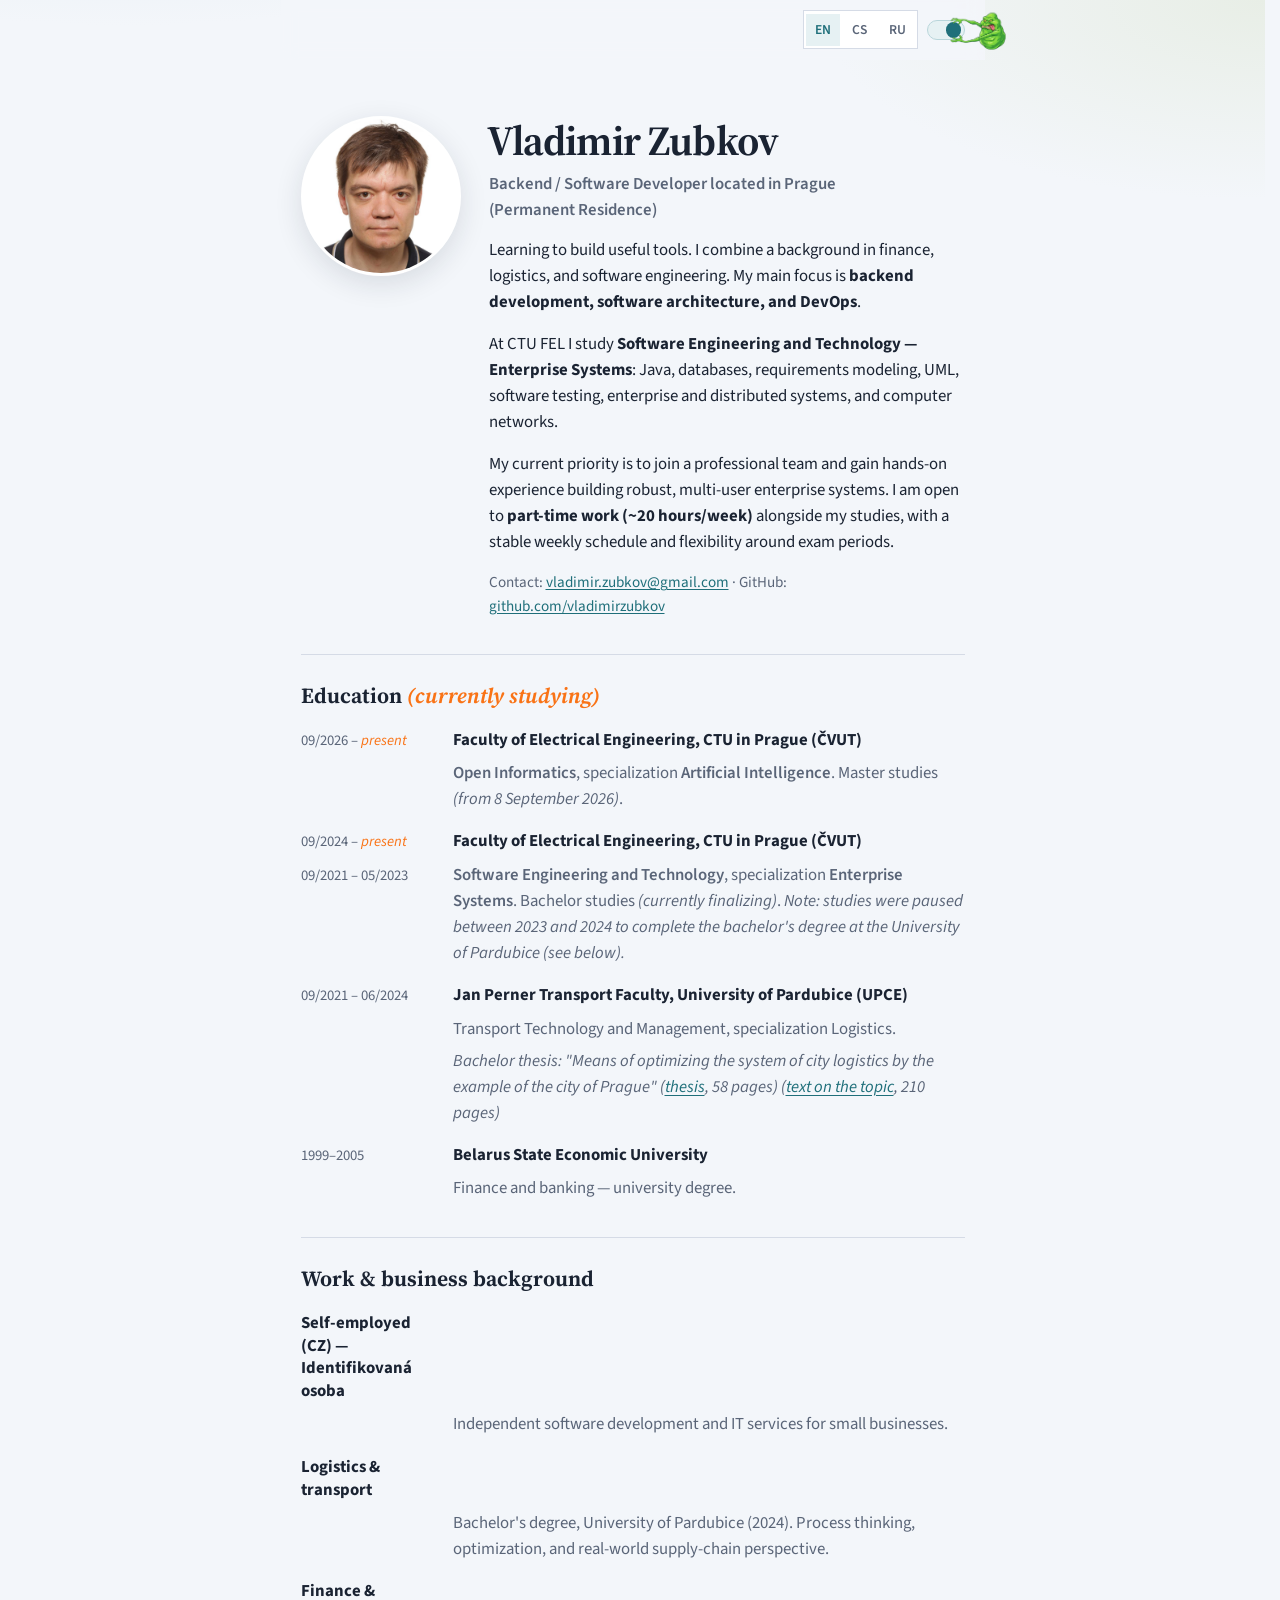
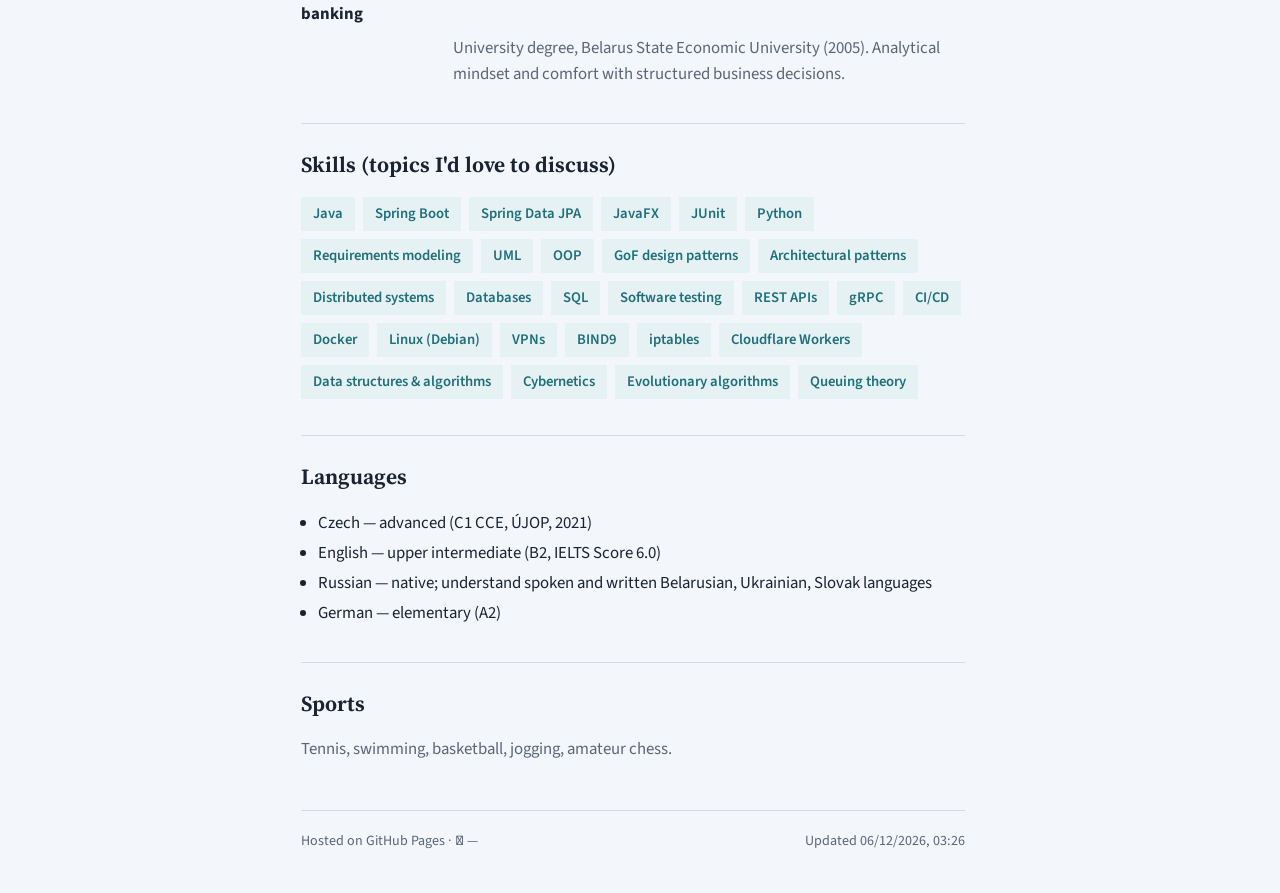
==== index.html @ 75966142 "Reposition CV as backend developer: bio, skills tags, work background." ====
<!DOCTYPE html>
<html lang="en">
<head>
  <meta charset="utf-8">
  <meta name="viewport" content="width=device-width, initial-scale=1">
  <title data-i18n="meta_title">Vladimir Zubkov, cv</title>
  <meta name="description" data-i18n="meta_desc" content="Personal page of Vladimir Zubkov — software engineering, Python, Java, Prague.">
  <link rel="icon" href="favicon.png" type="image/png">
  <link rel="apple-touch-icon" href="favicon.png">
  <link rel="preconnect" href="https://fonts.googleapis.com">
  <link rel="preconnect" href="https://fonts.gstatic.com" crossorigin>
  <link href="https://fonts.googleapis.com/css2?family=Source+Sans+3:wght@400;500;600;700&family=Source+Serif+4:opsz,wght@8..60,500;8..60,650&display=swap" rel="stylesheet">
  <link rel="stylesheet" href="styles.css">
</head>
<body>
  <div class="topbar is-sticky">
    <div class="topbar-identity" aria-hidden="true"></div>
    <div class="topbar-tools">
      <nav class="lang-switch" aria-label="Language">
        <button type="button" data-lang="en" aria-pressed="true">EN</button>
        <button type="button" data-lang="cs" aria-pressed="false">CS</button>
        <button type="button" data-lang="ru" aria-pressed="false">RU</button>
      </nav>
      <label class="sticky-toggle">
        <input type="checkbox" id="sticky-lang" checked>
        <span class="sticky-toggle-ui" aria-hidden="true"></span>
        <img src="slimer.png" class="slimer-img" alt="" aria-hidden="true">
        <span class="visually-hidden" data-i18n="sticky_label">Pin language bar while scrolling</span>
      </label>
    </div>
  </div>

  <div class="page-body">
  <header class="hero">
    <div class="hero-photo-anchor" aria-hidden="true"></div>
    <div class="hero-brand-anchor" aria-hidden="true"></div>
    <img class="photo" src="Src/foto.jpg" width="760" height="908" alt="Vladimir Zubkov">
    <p class="brand" data-brand data-brand-active="latin" aria-label="Vladimir Zubkov">
      <span class="brand-text brand-text--latin">Vladimir Zubkov</span>
      <span class="brand-text brand-text--cyrillic" aria-hidden="true">Владимир Зубков</span>
    </p>
    <div class="hero-copy">
      <div class="hero-text lang-fade-target">
      <h1><span data-i18n="tagline_lead">Backend / Software Developer located in Prague </span><span class="nowrap" data-i18n="tagline_paren">(Permanent Residence)</span></h1>
      <p class="lede" data-i18n="lede_1" data-i18n-html>
        Learning to build useful tools. I combine a background in finance, logistics, and software engineering. My main focus is <strong>backend development, software architecture, and DevOps</strong>.
      </p>
      <p class="lede" data-i18n="lede_2" data-i18n-html>
        At CTU FEL I study <strong>Software Engineering and Technology — Enterprise Systems</strong>: Java, databases, requirements modeling, UML, software testing, enterprise and distributed systems, and computer networks.
      </p>
      <p class="lede" data-i18n="lede_3" data-i18n-html>
        My current priority is to join a professional team and gain hands-on experience building robust, multi-user enterprise systems. I am open to <strong>part-time work (~20 hours/week)</strong> alongside my studies, with a stable weekly schedule and flexibility around exam periods.
      </p>
      <p class="contacts" data-i18n="contacts_line" data-i18n-html>
        Contact: <a href="mailto:vladimir.zubkov@gmail.com">vladimir.zubkov@gmail.com</a>
        · GitHub: <a href="https://github.com/vladimirzubkov">github.com/vladimirzubkov</a>
      </p>
      </div>
    </div>
  </header>

  <main class="lang-fade-target">
    <section>
      <h2 data-i18n="education" data-i18n-html>Education <em class="accent-running">(currently studying)</em></h2>
      <ul class="timeline">
        <li>
          <div class="timeline-head">
            <span class="when-primary" data-i18n="edu_cvut_master_when_primary" data-i18n-html>09/2026 – <em class="accent-running">present</em></span>
            <strong data-i18n="edu_cvut_master_school">Faculty of Electrical Engineering, CTU in Prague (ČVUT)</strong>
          </div>
          <div class="timeline-body">
            <div class="timeline-detail">
              <p data-i18n="edu_cvut_master_detail" data-i18n-html><span class="edu-program">Open Informatics</span>, specialization <span class="edu-program">Artificial Intelligence</span>. Master studies <em>(from 8 September 2026)</em>.</p>
            </div>
          </div>
        </li>
        <li>
          <div class="timeline-head">
            <span class="when-primary" data-i18n="edu_cvut_when_primary" data-i18n-html>09/2024 – <em class="accent-running">present</em></span>
            <strong data-i18n="edu_cvut_school">Faculty of Electrical Engineering, CTU in Prague (ČVUT)</strong>
          </div>
          <div class="timeline-body">
            <span class="when-secondary" data-i18n="edu_cvut_when_secondary">09/2021 – 05/2023</span>
            <div class="timeline-detail">
              <p data-i18n="edu_cvut_detail" data-i18n-html><span class="edu-program">Software Engineering and Technology</span>, specialization <span class="edu-program">Enterprise Systems</span>. Bachelor studies <em>(currently finalizing)</em>. <em>Note: studies were paused between 2023 and 2024 to complete the bachelor&apos;s degree at the University of Pardubice (see below).</em></p>
            </div>
          </div>
        </li>
        <li>
          <div class="timeline-head">
            <span class="when-primary" data-i18n="edu_upce_when">09/2021 – 06/2024</span>
            <strong data-i18n="edu_upce_school">Jan Perner Transport Faculty, University of Pardubice (UPCE)</strong>
          </div>
          <div class="timeline-body">
            <div class="timeline-detail">
              <p data-i18n="edu_upce_detail">Transport Technology and Management, specialization Logistics.</p>
              <p class="thesis-note" data-i18n="edu_upce_thesis" data-i18n-html>Bachelor thesis: &quot;Means of optimizing the system of city logistics by the example of the city of Prague&quot; (<a href="https://theses.cz/id/5otu4x/">thesis</a>, 58 pages) (<a href="https://github.com/vladimirzubkov/upce-bc/blob/main/Texty_na_t%C3%A9ma_m%C4%9Bstsk%C3%A9_logistiky.pdf">text on the topic</a>, 210 pages)</p>
            </div>
          </div>
        </li>
        <li>
          <div class="timeline-head">
            <span class="when-primary" data-i18n="edu_bseu_when">1999–2005</span>
            <strong data-i18n="edu_bseu_school">Belarus State Economic University</strong>
          </div>
          <div class="timeline-body">
            <div class="timeline-detail">
              <p data-i18n="edu_bseu_detail">Finance and banking — university degree.</p>
            </div>
          </div>
        </li>
      </ul>
    </section>

    <section>
      <h2 data-i18n="experience">Work &amp; business background</h2>
      <ul class="timeline">
        <li>
          <div class="timeline-head">
            <strong data-i18n="exp_osvc_title">Self-employed (CZ) — Identifikovaná osoba</strong>
          </div>
          <div class="timeline-body">
            <div class="timeline-detail">
              <p data-i18n="exp_osvc_detail">Independent software development and IT services for small businesses.</p>
            </div>
          </div>
        </li>
        <li>
          <div class="timeline-head">
            <strong data-i18n="exp_logistics_title">Logistics &amp; transport</strong>
          </div>
          <div class="timeline-body">
            <div class="timeline-detail">
              <p data-i18n="exp_logistics_detail" data-i18n-html>Bachelor&apos;s degree, University of Pardubice (2024). Process thinking, optimization, and real-world supply-chain perspective.</p>
            </div>
          </div>
        </li>
        <li>
          <div class="timeline-head">
            <strong data-i18n="exp_finance_title">Finance &amp; banking</strong>
          </div>
          <div class="timeline-body">
            <div class="timeline-detail">
              <p data-i18n="exp_finance_detail" data-i18n-html>University degree, Belarus State Economic University (2005). Analytical mindset and comfort with structured business decisions.</p>
            </div>
          </div>
        </li>
      </ul>
    </section>

    <section>
      <h2 data-i18n="skills">Skills (topics I&apos;d love to discuss)</h2>
      <ul class="chips" data-i18n="skills_chips" data-i18n-html>
        <li>Java</li>
        <li>Spring Boot</li>
        <li>Spring Data JPA</li>
        <li>JavaFX</li>
        <li>JUnit</li>
        <li>Python</li>
        <li>Requirements modeling</li>
        <li>UML</li>
        <li>OOP</li>
        <li>GoF design patterns</li>
        <li>Architectural patterns</li>
        <li>Distributed systems</li>
        <li>Databases</li>
        <li>SQL</li>
        <li>Software testing</li>
        <li>REST APIs</li>
        <li>gRPC</li>
        <li>CI/CD</li>
        <li>Docker</li>
        <li>Linux (Debian)</li>
        <li>VPNs</li>
        <li>BIND9</li>
        <li>iptables</li>
        <li>Cloudflare Workers</li>
        <li>Data structures &amp; algorithms</li>
        <li>Cybernetics</li>
        <li>Evolutionary algorithms</li>
        <li>Queuing theory</li>
      </ul>
    </section>

    <section>
      <h2 data-i18n="languages">Languages</h2>
      <ul class="plain">
        <li data-i18n="lang_cs">Czech — advanced (C1 CCE, ÚJOP, 2021)</li>
        <li data-i18n="lang_en">English — upper intermediate (B2, IELTS Score 6.0)</li>
        <li data-i18n="lang_ru">Russian — native; understand spoken and written Belarusian, Ukrainian, Slovak languages</li>
        <li data-i18n="lang_de">German — elementary (A2)</li>
      </ul>
    </section>

    <section class="is-hidden" hidden aria-hidden="true">
      <h2 data-i18n="work">Selected work</h2>
      <p>
        <a class="project-link" href="projects/econophysica.html"><strong data-i18n="work_name" data-i18n-html><s>Econophysica</s> Astrologia</strong></a>
        — <span data-i18n="work_bot">Telegram bot for MOEX quotes, portfolios, alerts and research signals. Built on Cloudflare Workers.</span>
        <a class="project-more" href="projects/econophysica.html" data-i18n="work_bot_link">Project page →</a>
      </p>
      <p>
        <span data-i18n="work_oss">Open-source and other projects:</span>
        <a href="https://github.com/vladimirzubkov">github.com/vladimirzubkov</a>
      </p>
    </section>

    <section>
      <h2 data-i18n="sports">Sports</h2>
      <p data-i18n="sports_body">Tennis, swimming, basketball, jogging, amateur chess.</p>
    </section>
  </main>
  </div>

  <footer class="lang-fade-target">
    <p class="footer-line">
      <span class="footer-left">
        <span data-i18n="hosted">Hosted on GitHub Pages ·</span>
        𓀠 <span id="visitor-count" class="visitor-count" aria-label="Visitor count">…</span>
      </span>
      <span class="footer-right"><span data-i18n="updated">Updated</span> <time id="updated" datetime=""></time></span>
    </p>
  </footer>
  <div class="print-page-number" aria-hidden="true"></div>
  <script src="i18n.js?v=20260905a"></script>
  <script>CVI18n.init();</script>
</body>
</html>
---- styles.css ----
@property --content-max {
  syntax: "<length>";
  inherits: true;
  initial-value: 44rem;
}

@property --lede-max {
  syntax: "<length>";
  inherits: true;
  initial-value: 36rem;
}

:root {
  --ink: #1a2332;
  --muted: #5a6578;
  --line: #d5dbe6;
  --bg: #f3f6fa;
  --paper: #ffffff;
  --accent: #1f6f7a;
  --accent-soft: #e6f1f3;
  --running: #f97316;
  --serif: "Source Serif 4", Georgia, serif;
  --sans: "Source Sans 3", "Segoe UI", sans-serif;
  --content-max: 44rem;
  --lede-max: 36rem;
  --lang-fade-out: 0.13s;
  --lang-fade-in: 0.25s;
  --lang-width: 0.25s;
  --brand-fx-duration: 0.5s;
  --topbar-fade-lamp: 249, 248, 245;
  --section-gap: 2.25rem;
  --print-a4-height: 276.65mm; /* A4 297mm − 14.4mm top − 6.35mm bottom (1.5rem) */
  --print-scale: 1;
  --print-u: 1;
}

html[lang="ru"] {
  --content-max: 50.6rem;
  --lede-max: 41.4rem;
}

*,
*::before,
*::after {
  box-sizing: border-box;
}

html {
  scroll-behavior: smooth;
  scrollbar-gutter: stable;
  transition:
    --content-max var(--lang-width) ease,
    --lede-max var(--lang-width) ease;
}

.lang-fade-target {
  transition: opacity var(--lang-fade-in) ease;
}

html.is-lang-fading .lang-fade-target {
  opacity: 0;
  transition: opacity var(--lang-fade-out) ease;
}

html.is-lang-switching {
  scroll-behavior: auto !important;
}

html.is-lang-instant,
html.is-lang-instant .page-body,
html.is-lang-instant .page-hero,
html.is-lang-instant .page-main,
html.is-lang-instant .lede {
  transition: none !important;
}

@media (prefers-reduced-motion: reduce) {
  html {
    transition: none;
  }

  .topbar,
  .hero,
  main,
  footer,
  .page-hero,
  .page-main,
  .lede {
    transition: none;
  }

  .lang-fade-target {
    transition: none !important;
  }

  .brand,
  .brand-text--latin,
  .brand-text--cyrillic {
    transition: none !important;
  }
}

body {
  margin: 0;
  min-height: 100vh;
  color: var(--ink);
  font-family: var(--sans);
  font-size: 1.05rem;
  line-height: 1.55;
  background:
    radial-gradient(1200px 500px at 10% -10%, #dce8ef 0%, transparent 55%),
    radial-gradient(900px 400px at 100% 0%, #e8eee6 0%, transparent 50%),
    var(--bg);
}

a {
  color: var(--accent);
  text-decoration-thickness: 1px;
  text-underline-offset: 0.15em;
}

a:hover {
  color: #15565e;
}

.topbar {
  width: 100%;
  max-width: var(--content-max);
  margin: 0 auto;
  padding: 0.65rem 1.25rem;
  display: flex;
  justify-content: space-between;
  align-items: center;
  gap: 1rem;
  box-sizing: border-box;
  transition: max-width var(--lang-width) ease;
}

.topbar-identity {
  flex: 1 1 auto;
  min-width: 0;
  min-height: 0;
  pointer-events: none;
}

.topbar.is-sticky {
  position: sticky;
  top: 0;
  z-index: 100;
  background: rgba(243, 246, 250, 0.92);
  backdrop-filter: blur(8px);
  -webkit-backdrop-filter: blur(8px);
}

.topbar.is-sticky::before {
  content: "";
  position: absolute;
  left: 0;
  right: 0;
  top: 100%;
  height: 1cm;
  pointer-events: none;
  background: linear-gradient(
    to bottom,
    rgba(var(--topbar-fade-lamp), 0.95) 0%,
    rgba(var(--topbar-fade-lamp), 0) 100%
  );
  opacity: var(--topbar-fade-opacity, 0);
}

.topbar.is-sticky::after {
  content: "";
  position: absolute;
  left: 0;
  right: 0;
  bottom: 0;
  height: 1px;
  background: var(--line);
  opacity: 0;
  pointer-events: none;
}

.topbar.is-sticky.is-stuck::after {
  opacity: 1;
}

.topbar-tools {
  display: inline-flex;
  align-items: center;
  gap: 0.55rem;
  margin-left: auto;
  flex-shrink: 0;
}

.sticky-toggle {
  display: inline-flex;
  align-items: center;
  cursor: pointer;
  position: relative;
}

.sticky-toggle input {
  position: absolute;
  width: 1px;
  height: 1px;
  padding: 0;
  margin: -1px;
  overflow: hidden;
  clip: rect(0, 0, 0, 0);
  white-space: nowrap;
  border: 0;
}

.sticky-toggle-ui {
  position: relative;
  width: 2.35rem;
  height: 1.3rem;
  border: 1px solid var(--line);
  border-radius: 999px;
  background: var(--paper);
  transition: background 0.15s ease, border-color 0.15s ease;
}

.sticky-toggle-ui::after {
  content: "";
  position: absolute;
  top: 0.12rem;
  left: 0.12rem;
  width: 0.95rem;
  height: 0.95rem;
  border-radius: 50%;
  background: var(--muted);
  transition: transform 0.15s ease, background 0.15s ease;
}

.sticky-toggle input:checked + .sticky-toggle-ui {
  background: var(--accent-soft);
  border-color: #b8d5da;
}

.sticky-toggle input:checked + .sticky-toggle-ui::after {
  transform: translateX(1rem);
  background: var(--accent);
}

.sticky-toggle input:focus-visible + .sticky-toggle-ui {
  outline: 2px solid var(--accent);
  outline-offset: 2px;
}

.slimer-img {
  position: absolute;
  left: 100%;
  top: 50%;
  transform: translateY(calc(-50% + 1px)) translateX(-8px);
  height: 2.3rem;
  pointer-events: none;
  transition: transform 0.15s ease, opacity 0.15s ease;
  z-index: 10;
  opacity: 0;
}

.sticky-toggle input:checked ~ .slimer-img {
  opacity: 1;
  transform: translateY(calc(-50% + 1px)) translateX(calc(-0.4rem - 8px));
}

.visually-hidden {
  position: absolute;
  width: 1px;
  height: 1px;
  padding: 0;
  margin: -1px;
  overflow: hidden;
  clip: rect(0, 0, 0, 0);
  white-space: nowrap;
  border: 0;
}

.topbar .back-link {
  margin-right: auto;
  font-size: 0.95rem;
}

.lang-switch {
  display: inline-flex;
  gap: 0.25rem;
  border: 1px solid var(--line);
  background: var(--paper);
  padding: 0.15rem;
  flex-shrink: 0;
}

.lang-switch button {
  appearance: none;
  border: 0;
  background: transparent;
  color: var(--muted);
  font: inherit;
  font-size: 0.85rem;
  font-weight: 600;
  padding: 0.35rem 0.55rem;
  cursor: pointer;
  flex-shrink: 0;
}

.lang-switch button.is-active {
  background: var(--accent-soft);
  color: var(--accent);
}

.lang-switch button:hover {
  color: var(--ink);
}

.page-hero,
.page-main {
  max-width: var(--content-max);
  margin: 0 auto;
  padding: 0 1.25rem;
  transition: max-width var(--lang-width) ease;
}

.page-hero {
  padding-top: 1.5rem;
  padding-bottom: 1rem;
}

.page-hero .eyebrow {
  margin: 0 0 0.35rem;
  color: var(--accent);
  font-size: 0.9rem;
  font-weight: 700;
  letter-spacing: 0.04em;
  text-transform: uppercase;
}

.page-hero h1 {
  margin: 0 0 0.85rem;
  font-family: var(--serif);
  font-size: clamp(1.6rem, 4vw, 2.1rem);
  font-weight: 650;
  line-height: 1.15;
}

.page-main {
  padding-bottom: 3rem;
}

.project-link {
  font-weight: 700;
}

.project-more {
  display: inline-block;
  margin-left: 0.35rem;
  white-space: nowrap;
}

.hero {
  display: grid;
  grid-template-columns: 160px 1fr;
  column-gap: 1.75rem;
  row-gap: 0;
  align-items: start;
  width: 100%;
  margin: 0;
  padding: 3.5rem 1.25rem 0;
}

.hero-photo-anchor {
  grid-column: 1;
  grid-row: 1 / 3;
  width: 160px;
  height: 160px;
  pointer-events: none;
  visibility: hidden;
}

.hero-brand-anchor {
  grid-column: 2;
  grid-row: 1;
  pointer-events: none;
  visibility: hidden;
}

.photo {
  grid-column: 1;
  grid-row: 1 / 3;
  align-self: start;
  width: 160px;
  height: 160px;
  flex-shrink: 0;
  object-fit: cover;
  object-position: center top;
  border-radius: 50%;
  border: 3px solid var(--paper);
  box-shadow: 0 8px 28px rgba(26, 35, 50, 0.12);
  background: var(--paper);
  transform-origin: top left;
}

html.is-hero-collapse-active .photo,
html.is-hero-collapse-active .brand {
  z-index: 101;
}

.page-body {
  max-width: var(--content-max);
  margin: 0 auto;
  transition: max-width var(--lang-width) ease;
}

.brand {
  grid-column: 2;
  grid-row: 1;
  align-self: start;
  display: grid;
  position: relative;
  overflow: hidden;
  margin: 0 0 0.35rem -2px;
  padding: 0.12rem 0;
  font-family: var(--serif);
  font-size: clamp(2rem, 5vw, 2.6rem);
  font-weight: 650;
  letter-spacing: -0.02em;
  line-height: 1.1;
}

.hero-copy {
  grid-column: 2;
  grid-row: 2;
  flex: none;
  min-width: 0;
}

.nowrap {
  white-space: nowrap;
}

.brand-text {
  grid-area: 1 / 1;
  display: block;
  margin: 0;
  white-space: nowrap;
  font: inherit;
  letter-spacing: inherit;
  line-height: inherit;
  transition: opacity var(--brand-fx-duration) ease;
}

.brand-text--latin,
.brand-text--cyrillic {
  opacity: 0;
}

.brand[data-brand-active="latin"] .brand-text--latin,
.brand[data-brand-active="cyrillic"] .brand-text--cyrillic {
  opacity: 1;
}

.brand--no-transition .brand-text--latin,
.brand--no-transition .brand-text--cyrillic {
  transition: none !important;
}

.hero h1 {
  margin: 0 0 0.85rem;
  color: var(--muted);
  font-family: var(--sans);
  font-size: 1.05rem;
  font-weight: 600;
}

.lede {
  margin: 0 0 1rem;
  max-width: var(--lede-max);
  transition: max-width var(--lang-width) ease;
}

.contacts {
  margin: 0;
  color: var(--muted);
  font-size: 0.95rem;
}

.timeline-head strong {
  margin: 0;
  line-height: 1.35;
}

.contacts + .contacts {
  margin-top: 0.35rem;
}

.thesis-note {
  font-style: italic;
}

.accent-running {
  color: var(--running);
  font-style: italic;
}

.timeline li {
  display: block;
}

.timeline-head,
.timeline-body {
  display: grid;
  grid-template-columns: 8.5rem 1fr;
  gap: 0.75rem 1rem;
  align-items: baseline;
}

.timeline-body {
  margin-top: 0.2rem;
  gap: 0.25rem 1rem;
}

.when-primary,
.when-secondary {
  color: var(--muted);
  font-size: 0.92rem;
  font-variant-numeric: tabular-nums;
  line-height: 1.35;
}

.timeline-detail {
  grid-column: 2;
}

.edu-program {
  font-weight: 600;
}

.timeline-body > .timeline-detail:only-child {
  grid-column: 2;
}

main {
  max-width: none;
  margin: 0;
  padding: 0 1.25rem 3rem;
}

section {
  margin-top: var(--section-gap);
  padding-top: 1.5rem;
  border-top: 1px solid var(--line);
}

h2 {
  margin: 0 0 1rem;
  font-family: var(--serif);
  font-size: 1.35rem;
  font-weight: 650;
}

.timeline {
  list-style: none;
  margin: 0;
  padding: 0;
  display: grid;
  gap: 1.15rem;
}

.timeline p,
.plain + .note,
section > p {
  margin: 0.35rem 0 0;
  color: var(--muted);
}

.chips {
  list-style: none;
  margin: 0;
  padding: 0;
  display: flex;
  flex-wrap: wrap;
  gap: 0.5rem;
}

.chips li {
  padding: 0.35rem 0.75rem;
  background: var(--accent-soft);
  color: var(--accent);
  font-size: 0.92rem;
  font-weight: 600;
}

.plain {
  margin: 0;
  padding-left: 1.1rem;
}

.plain li {
  margin: 0.25rem 0;
}

.note {
  margin-top: 0.75rem;
  color: var(--muted);
  font-size: 0.95rem;
}

.is-hidden {
  display: none !important;
}

.visitor-count {
  font-variant-numeric: tabular-nums;
}

footer {
  max-width: var(--content-max);
  margin: 0 auto;
  padding: 0 1.25rem 2.5rem;
  color: var(--muted);
  font-size: 0.88rem;
  transition: max-width var(--lang-width) ease;
}

.footer-line {
  margin: 0;
  padding-top: 1.25rem;
  border-top: 1px solid var(--line);
  display: flex;
  justify-content: space-between;
  align-items: baseline;
  gap: 1rem;
  flex-wrap: wrap;
}

.footer-right {
  margin-left: auto;
  text-align: right;
  white-space: nowrap;
}

@media (max-width: 640px) {
  .hero {
    display: flex;
    flex-direction: column;
    align-items: center;
    text-align: center;
    padding-top: 2.5rem;
  }

  .photo,
  .brand,
  .hero-copy {
    grid-column: auto;
    grid-row: auto;
  }

  .hero-photo-anchor,
  .hero-brand-anchor {
    display: none !important;
  }

  .lede {
    margin-left: auto;
    margin-right: auto;
  }

  .timeline li {
    grid-template-columns: 1fr;
    gap: 0.2rem;
  }

  .timeline-head,
  .timeline-body {
    grid-template-columns: 1fr;
    gap: 0.2rem;
  }

  .timeline-detail {
    grid-column: 1;
  }
}

.print-page-number {
  display: none;
}

/* Screen-only clone of print layout for accurate height measurement before zoom */
@media screen {
  html.is-print-measure {
    --print-u: var(--print-scale, 1);
    width: 181.2mm;
    margin: 0;
    background: #fff;
  }

  html.is-print-measure body {
    display: block !important;
    width: 100% !important;
    min-height: 0 !important;
    margin: 0 !important;
    padding: 0 !important;
    background: #fff !important;
    color: #000 !important;
    font-size: calc(14pt * var(--print-u)) !important;
    line-height: 1.35 !important;
  }

  html.is-print-measure .topbar,
  html.is-print-measure .footer-left {
    display: none !important;
  }

  html.is-print-measure .page-body,
  html.is-print-measure .hero,
  html.is-print-measure main,
  html.is-print-measure footer {
    max-width: none !important;
    width: 100% !important;
    margin: 0 !important;
    transition: none !important;
  }

  html.is-print-measure .hero {
    display: grid !important;
    grid-template-columns: calc(32mm * var(--print-u)) 1fr !important;
    column-gap: calc(3.6mm * var(--print-u)) !important;
    row-gap: 0 !important;
    align-items: start !important;
    padding: 0 0 calc(3.6mm * var(--print-u)) !important;
    text-align: left !important;
  }

  html.is-print-measure .photo {
    grid-column: 1 !important;
    grid-row: 1 / 3 !important;
    width: calc(32mm * var(--print-u)) !important;
    max-height: calc(36mm * var(--print-u)) !important;
    height: auto !important;
    border-radius: 0 !important;
    border: 0.3pt solid #999 !important;
    box-shadow: none !important;
    object-fit: cover !important;
    object-position: center top !important;
  }

  html.is-print-measure .brand {
    grid-column: 2 !important;
    grid-row: 1 !important;
    font-size: calc(20pt * var(--print-u)) !important;
    margin: 0 0 calc(1.2mm * var(--print-u)) !important;
  }

  html.is-print-measure .hero-copy {
    grid-column: 2 !important;
    grid-row: 2 !important;
  }

  html.is-print-measure .hero h1 {
    margin: 0 0 calc(2.4mm * var(--print-u)) !important;
    font-size: calc(14pt * var(--print-u)) !important;
    color: #333 !important;
  }

  html.is-print-measure .lede {
    margin: 0 0 calc(2.4mm * var(--print-u)) !important;
    max-width: none !important;
  }

  html.is-print-measure .contacts {
    font-size: calc(12pt * var(--print-u)) !important;
    color: #333 !important;
  }

  html.is-print-measure main {
    padding: 0 !important;
  }

  html.is-print-measure section {
    margin-top: calc(3.6mm * var(--print-u)) !important;
    padding-top: calc(3mm * var(--print-u)) !important;
    border-top: none !important;
  }

  html.is-print-measure h2 {
    margin: 0 0 calc(1.8mm * var(--print-u)) !important;
    font-size: calc(15pt * var(--print-u)) !important;
  }

  html.is-print-measure .timeline {
    gap: calc(2.4mm * var(--print-u)) !important;
  }

  html.is-print-measure .timeline-head,
  html.is-print-measure .timeline-body {
    display: grid !important;
    grid-template-columns: calc(32mm * var(--print-u)) 1fr !important;
    column-gap: calc(3.6mm * var(--print-u)) !important;
    align-items: baseline !important;
  }

  html.is-print-measure .timeline-body {
    margin-top: calc(0.6mm * var(--print-u)) !important;
    row-gap: 0 !important;
  }

  html.is-print-measure .when-primary,
  html.is-print-measure .when-secondary {
    font-size: calc(10pt * var(--print-u)) !important;
    color: #444 !important;
    line-height: 1.25 !important;
  }

  html.is-print-measure .timeline p,
  html.is-print-measure section > p,
  html.is-print-measure .plain li {
    margin: calc(0.6mm * var(--print-u)) 0 0 !important;
    color: #333 !important;
  }

  html.is-print-measure .chips {
    gap: calc(1.8mm * var(--print-u)) !important;
  }

  html.is-print-measure .chips li {
    padding: calc(0.7mm * var(--print-u)) calc(2.4mm * var(--print-u)) !important;
    font-size: calc(12pt * var(--print-u)) !important;
  }

  html.is-print-measure .plain {
    padding-left: calc(4.8mm * var(--print-u)) !important;
  }

  html.is-print-measure footer {
    margin-top: calc(2.4mm * var(--print-u)) !important;
    padding: 0 !important;
    font-size: calc(10pt * var(--print-u)) !important;
  }

  html.is-print-measure .footer-line {
    margin: 0 !important;
    padding-top: calc(3mm * var(--print-u)) !important;
    border-top: none !important;
  }
}

/* One A4 sheet — beforeprint JS may lower --print-scale to fit content */
@page {
  size: A4 portrait;
  margin: 14.4mm 14.4mm 6.35mm 14.4mm; /* bottom ≈ 1.5rem */
}

@media print {
  .lang-fade-target {
    opacity: 1 !important;
    transition: none !important;
  }

  .brand {
    overflow: visible !important;
  }

  * {
    box-shadow: none !important;
    text-shadow: none !important;
  }

  html {
    width: auto !important;
    min-height: 0 !important;
    margin: 0 !important;
    padding: 0 !important;
    background: #fff !important;
    color: #000 !important;
    --print-u: var(--print-scale, 1);
    font-size: calc(14pt * var(--print-u)) !important;
    line-height: 1.35 !important;
    transition: none !important;
    -webkit-print-color-adjust: exact;
    print-color-adjust: exact;
  }

  body {
    display: flex !important;
    flex-direction: column !important;
    width: auto !important;
    min-height: calc(var(--print-a4-height) - 4mm) !important;
    margin: 0 !important;
    padding: 0 !important;
    background: #fff !important;
    color: #000 !important;
    font-size: 1em !important;
    line-height: 1.35 !important;
    -webkit-print-color-adjust: exact;
    print-color-adjust: exact;
  }

  a {
    color: #000 !important;
    text-decoration: none !important;
  }

  .topbar,
  .lang-switch,
  .project-more,
  .footer-left {
    display: none !important;
  }

  .hero-photo-anchor,
  .hero-brand-anchor {
    display: none !important;
    height: 0 !important;
    min-height: 0 !important;
  }

  .hero-text {
    transform: none !important;
    margin-left: 0 !important;
  }

  .photo,
  .brand {
    position: static !important;
    width: auto !important;
    height: auto !important;
    font-size: inherit !important;
    margin: 0 !important;
    padding: 0 !important;
    box-shadow: none !important;
    transform: none !important;
  }

  html.is-hero-collapse-active .photo,
  html.is-hero-collapse-active .brand {
    z-index: auto !important;
  }

  .hero {
    display: grid !important;
    grid-template-columns: calc(32mm * var(--print-u)) 1fr !important;
    column-gap: calc(3.6mm * var(--print-u)) !important;
    row-gap: 0 !important;
    align-items: start !important;
    padding: 0 0 calc(3.6mm * var(--print-u)) !important;
    text-align: left !important;
  }

  .photo {
    grid-column: 1 !important;
    grid-row: 1 / 3 !important;
    width: calc(32mm * var(--print-u)) !important;
    max-height: calc(36mm * var(--print-u)) !important;
    height: auto !important;
    border-radius: 0 !important;
    border: 0.3pt solid #999 !important;
    object-fit: cover !important;
    object-position: center top !important;
  }

  .brand {
    grid-column: 2 !important;
    grid-row: 1 !important;
    font-size: calc(20pt * var(--print-u)) !important;
    margin: 0 0 calc(1.2mm * var(--print-u)) !important;
  }

  .hero-copy {
    grid-column: 2 !important;
    grid-row: 2 !important;
  }

  .hero,
  main,
  footer,
  .page-body,
  .page-hero,
  .page-main {
    max-width: none !important;
    width: 100% !important;
    margin: 0 !important;
    transition: none !important;
  }

  .hero-copy,
  .hero-text {
    min-width: 0 !important;
  }

  .hero h1 {
    margin: 0 0 calc(2.4mm * var(--print-u)) !important;
    font-size: calc(14pt * var(--print-u)) !important;
    color: #333 !important;
  }

  .lede {
    margin: 0 0 calc(2.4mm * var(--print-u)) !important;
    max-width: none !important;
  }

  .contacts {
    font-size: calc(12pt * var(--print-u)) !important;
    color: #333 !important;
  }

  main {
    padding: 0 !important;
  }

  section {
    margin-top: calc(3.6mm * var(--print-u)) !important;
    padding-top: calc(3mm * var(--print-u)) !important;
    border-top: none !important;
  }

  h2 {
    margin: 0 0 calc(1.8mm * var(--print-u)) !important;
    font-size: calc(15pt * var(--print-u)) !important;
  }

  .timeline {
    gap: calc(2.4mm * var(--print-u)) !important;
  }

  .timeline li {
    display: block !important;
  }

  .timeline-head,
  .timeline-body {
    display: grid !important;
    grid-template-columns: calc(32mm * var(--print-u)) 1fr !important;
    column-gap: calc(3.6mm * var(--print-u)) !important;
    align-items: baseline !important;
  }

  .timeline-body {
    margin-top: calc(0.6mm * var(--print-u)) !important;
    row-gap: 0 !important;
  }

  .when-primary,
  .when-secondary {
    font-size: calc(10pt * var(--print-u)) !important;
    color: #444 !important;
    line-height: 1.25 !important;
  }

  .accent-running {
    color: var(--running) !important;
    font-style: italic !important;
  }

  .timeline-detail {
    grid-column: 2 !important;
  }

  .timeline p,
  .plain + .note,
  section > p {
    margin: calc(0.6mm * var(--print-u)) 0 0 !important;
    color: #333 !important;
  }

  .chips {
    gap: calc(1.8mm * var(--print-u)) !important;
  }

  .chips li {
    padding: calc(0.7mm * var(--print-u)) calc(2.4mm * var(--print-u)) !important;
    font-size: calc(12pt * var(--print-u)) !important;
    background: #eee !important;
    color: #000 !important;
    border: 0.3pt solid #ccc !important;
  }

  .plain {
    padding-left: calc(4.8mm * var(--print-u)) !important;
  }

  .plain li {
    margin: calc(0.36mm * var(--print-u)) 0 !important;
  }

  .note {
    margin-top: calc(1.8mm * var(--print-u)) !important;
    font-size: calc(12pt * var(--print-u)) !important;
    color: #333 !important;
  }

  footer {
    margin-top: auto !important;
    padding: 0 !important;
    font-size: calc(10pt * var(--print-u)) !important;
    color: #555 !important;
  }

  .footer-line {
    display: flex !important;
    justify-content: space-between !important;
    align-items: baseline !important;
    gap: calc(3mm * var(--print-u)) !important;
    flex-wrap: nowrap !important;
    margin: 0 !important;
    padding-top: calc(3mm * var(--print-u)) !important;
    border-top: none !important;
  }

  .footer-right {
    margin-left: auto !important;
    text-align: right !important;
    white-space: nowrap !important;
  }

  /* Footer pinned to bottom of the LAST sheet across multiple pages */
  html.print-multi-page body {
    min-height: calc(var(--print-page-total, 1) * var(--print-a4-height) - 4mm) !important;
  }

  html.print-multi-page .print-page-number {
    display: block !important;
    position: fixed;
    bottom: 0;
    left: 0;
    right: 0;
    text-align: center;
    font-size: calc(10pt * var(--print-u));
    color: #555 !important;
    pointer-events: none;
    z-index: 9999;
    /* current page via counter(page); total injected by JS as an integer */
    counter-reset: print-pages var(--print-page-total, 1);
  }

  html.print-multi-page .print-page-number::after {
    content: counter(page) " / " counter(print-pages);
  }
}
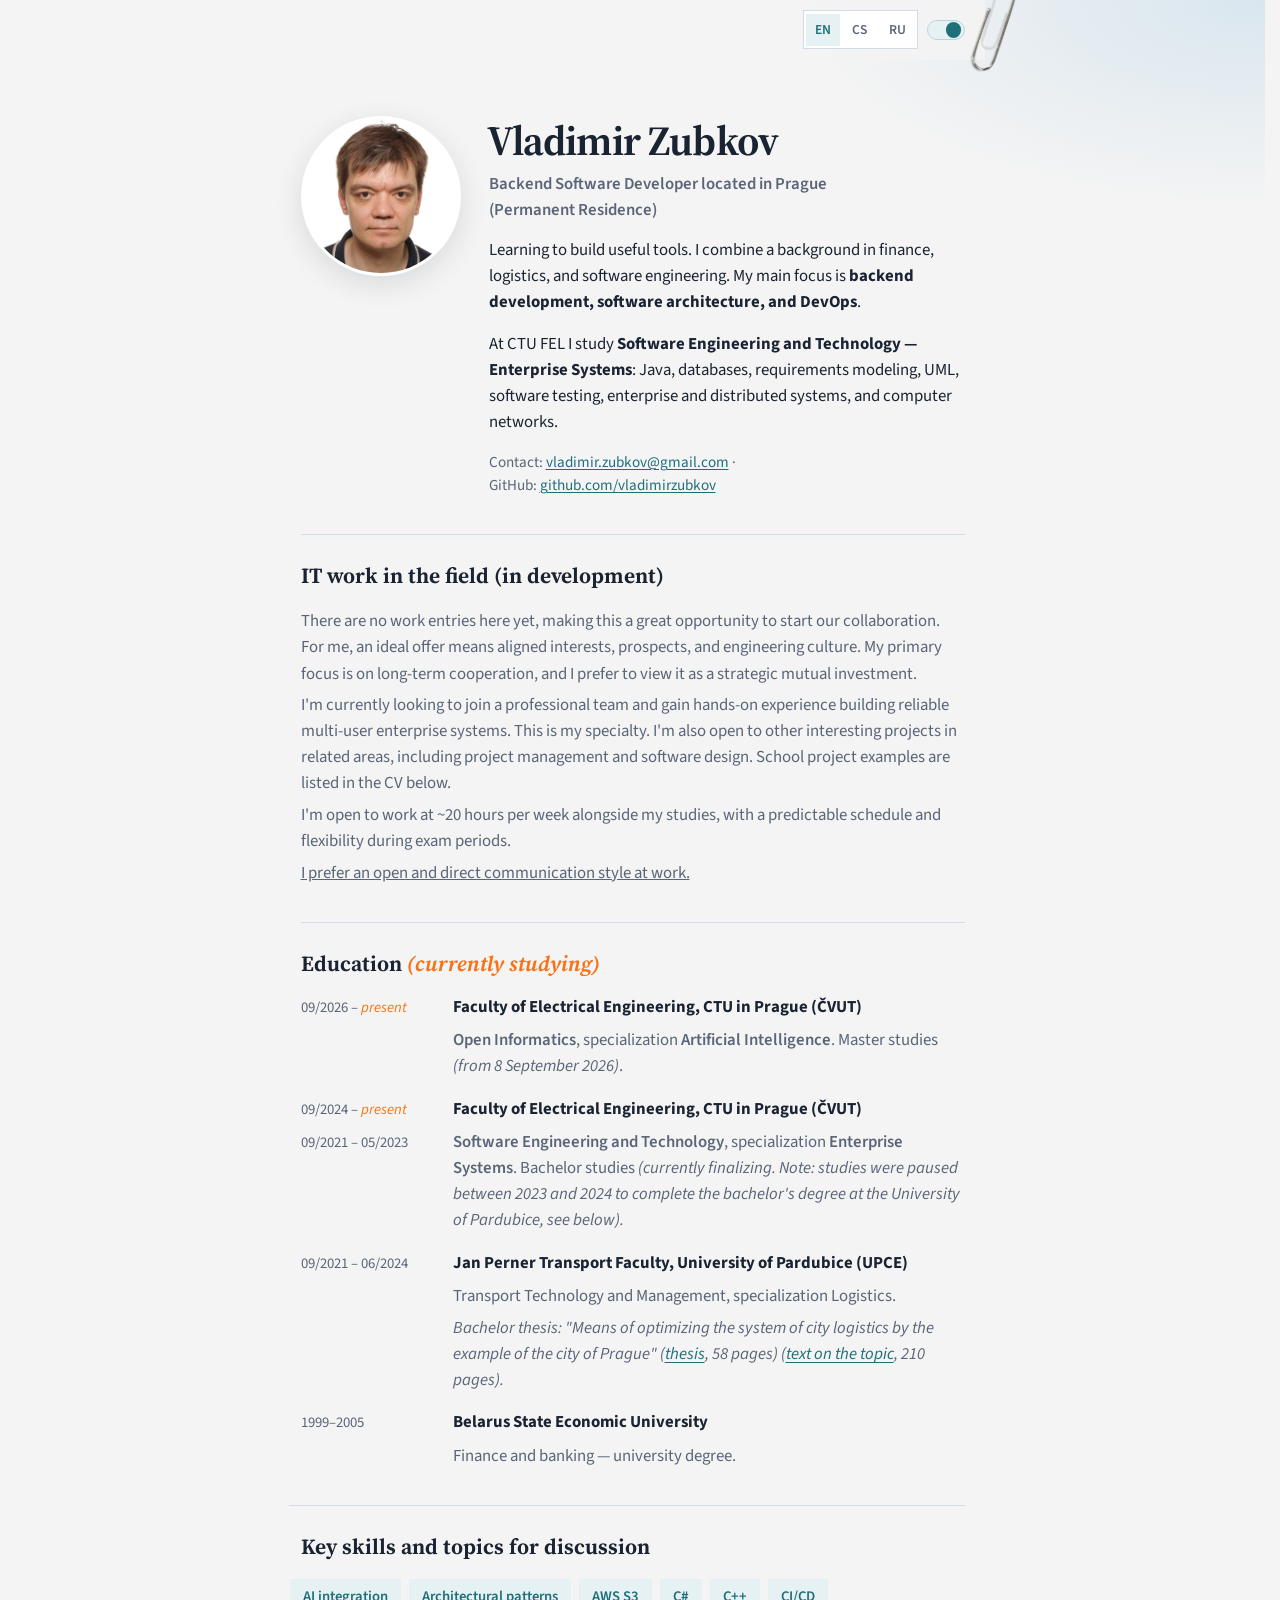
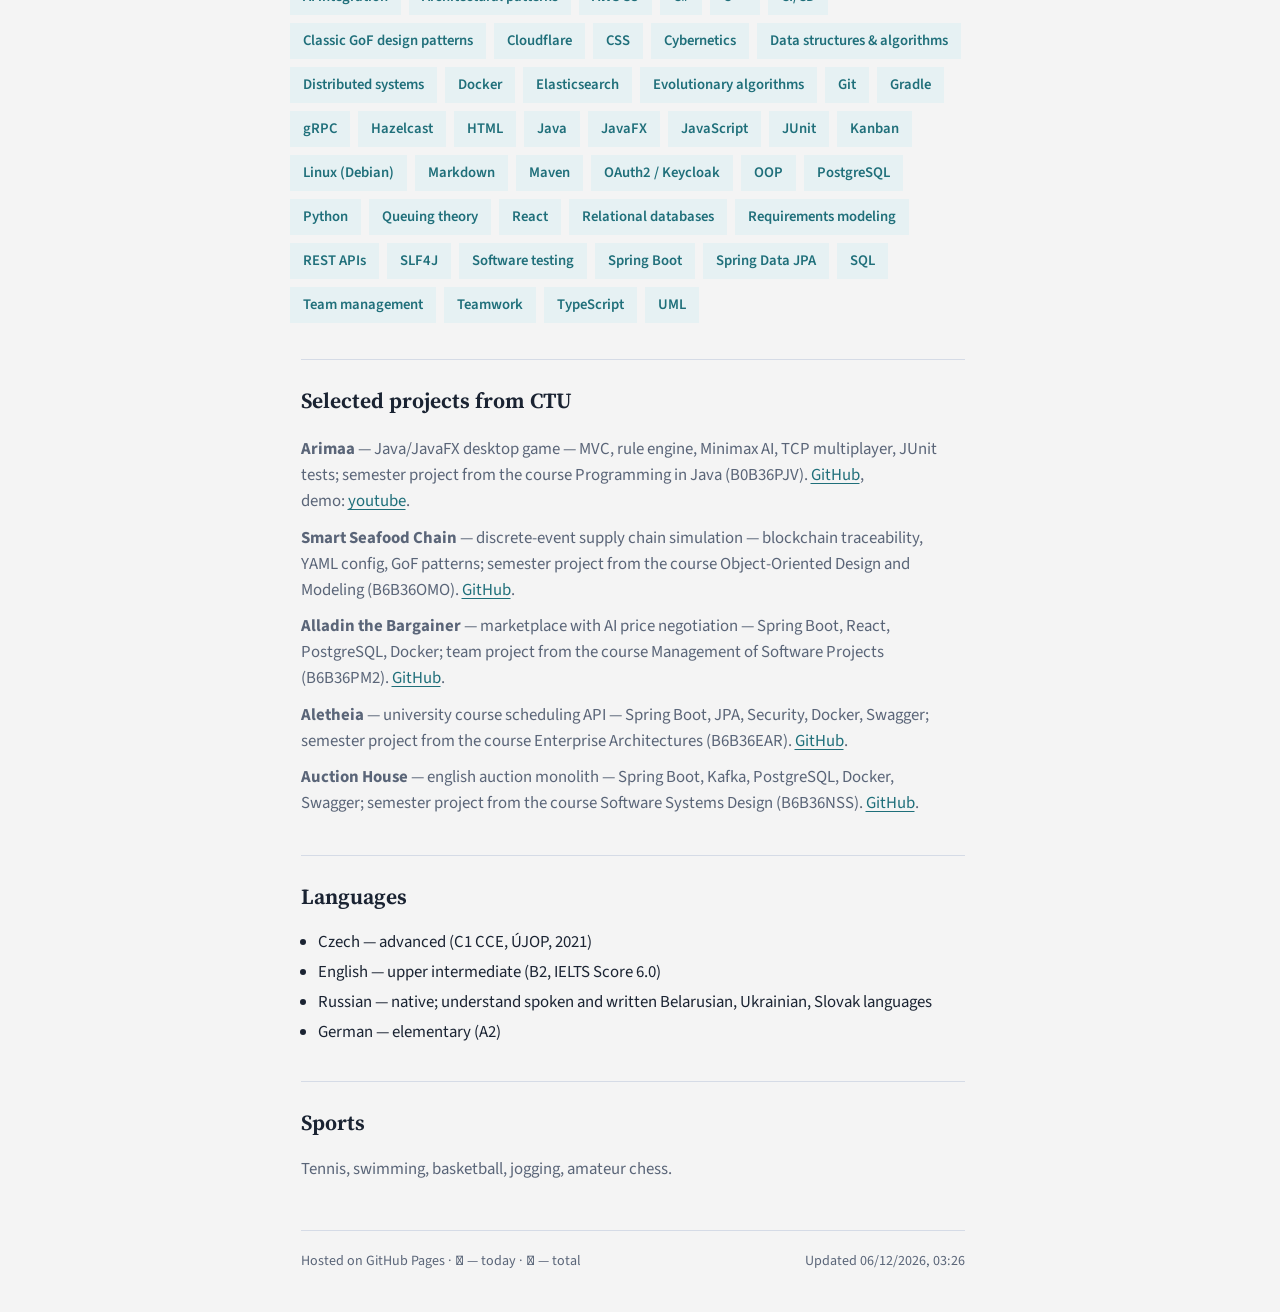
==== commit c08bdfd8: "deploy: vladimirzubkov/cv@1d1ab806e0f5bcb33fe44063d791c241f82096b5" ====
--- a/index.html
+++ b/index.html
@@ -4,13 +4,13 @@
   <meta charset="utf-8">
   <meta name="viewport" content="width=device-width, initial-scale=1">
   <title data-i18n="meta_title">Vladimir Zubkov, cv</title>
-  <meta name="description" data-i18n="meta_desc" content="Personal page of Vladimir Zubkov — software engineering, Python, Java, Prague.">
+  <meta name="description" data-i18n="meta_desc" content="Professional cv of Vladimir Zubkov – Software Engineering, Java, Python, and more. CTU, Prague.">
   <link rel="icon" href="favicon.png" type="image/png">
   <link rel="apple-touch-icon" href="favicon.png">
   <link rel="preconnect" href="https://fonts.googleapis.com">
   <link rel="preconnect" href="https://fonts.gstatic.com" crossorigin>
   <link href="https://fonts.googleapis.com/css2?family=Source+Sans+3:wght@400;500;600;700&family=Source+Serif+4:opsz,wght@8..60,500;8..60,650&display=swap" rel="stylesheet">
-  <link rel="stylesheet" href="styles.css">
+  <link rel="stylesheet" href="styles.css?v=20260912n">
 </head>
 <body>
   <div class="topbar is-sticky">
@@ -24,7 +24,7 @@
       <label class="sticky-toggle">
         <input type="checkbox" id="sticky-lang" checked>
         <span class="sticky-toggle-ui" aria-hidden="true"></span>
-        <img src="slimer.png" class="slimer-img" alt="" aria-hidden="true">
+        <img src="clip.png?v=3" class="clip-img" alt="" aria-hidden="true">
         <span class="visually-hidden" data-i18n="sticky_label">Pin language bar while scrolling</span>
       </label>
     </div>
@@ -41,25 +41,37 @@
     </p>
     <div class="hero-copy">
       <div class="hero-text lang-fade-target">
-      <h1><span data-i18n="tagline_lead">Backend / Software Developer located in Prague </span><span class="nowrap" data-i18n="tagline_paren">(Permanent Residence)</span></h1>
+      <h1><span data-i18n="tagline_lead">Backend Software Developer located in Prague </span><span class="nowrap" data-i18n="tagline_paren">(Permanent Residence)</span></h1>
       <p class="lede" data-i18n="lede_1" data-i18n-html>
         Learning to build useful tools. I combine a background in finance, logistics, and software engineering. My main focus is <strong>backend development, software architecture, and DevOps</strong>.
       </p>
       <p class="lede" data-i18n="lede_2" data-i18n-html>
         At CTU FEL I study <strong>Software Engineering and Technology — Enterprise Systems</strong>: Java, databases, requirements modeling, UML, software testing, enterprise and distributed systems, and computer networks.
       </p>
-      <p class="lede" data-i18n="lede_3" data-i18n-html>
-        My current priority is to join a professional team and gain hands-on experience building robust, multi-user enterprise systems. I am open to <strong>part-time work (~20 hours/week)</strong> alongside my studies, with a stable weekly schedule and flexibility around exam periods.
-      </p>
       <p class="contacts" data-i18n="contacts_line" data-i18n-html>
-        Contact: <a href="mailto:vladimir.zubkov@gmail.com">vladimir.zubkov@gmail.com</a>
-        · GitHub: <a href="https://github.com/vladimirzubkov">github.com/vladimirzubkov</a>
+        Contact:&nbsp;<a href="mailto:vladimir.zubkov@gmail.com">vladimir.zubkov@gmail.com</a> · GitHub:&nbsp;<a href="https://github.com/vladimirzubkov">github.com/vladimirzubkov</a>
       </p>
       </div>
     </div>
   </header>
 
   <main class="lang-fade-target">
+    <section class="work-it">
+      <h2 data-i18n="work_it_title">IT work in the field (in development)</h2>
+      <p data-i18n="work_it_empty" data-i18n-html>
+        This section is empty for now. You can change that. When the stars align for both of us, an entry will appear here. For me that means a match of interest, prospects, company name, and salary.
+      </p>
+      <p data-i18n="work_it_seeking" data-i18n-html>
+        I&apos;m currently looking to join a professional team and gain hands-on experience building reliable multi-user enterprise systems. This is my specialty. I&apos;m also open to other interesting projects in related areas. School project examples are listed in the CV below.
+      </p>
+      <p data-i18n="work_it_schedule" data-i18n-html>
+        I&apos;m open to work at ~20 hours per week alongside my studies, with a predictable schedule and flexibility during exam periods.
+      </p>
+      <p data-i18n="work_it_style" data-i18n-html>
+        <u>I prefer an open and direct communication style at work.</u>
+      </p>
+    </section>
+
     <section>
       <h2 data-i18n="education" data-i18n-html>Education <em class="accent-running">(currently studying)</em></h2>
       <ul class="timeline">
@@ -82,7 +94,7 @@
           <div class="timeline-body">
             <span class="when-secondary" data-i18n="edu_cvut_when_secondary">09/2021 – 05/2023</span>
             <div class="timeline-detail">
-              <p data-i18n="edu_cvut_detail" data-i18n-html><span class="edu-program">Software Engineering and Technology</span>, specialization <span class="edu-program">Enterprise Systems</span>. Bachelor studies <em>(currently finalizing)</em>. <em>Note: studies were paused between 2023 and 2024 to complete the bachelor&apos;s degree at the University of Pardubice (see below).</em></p>
+              <p data-i18n="edu_cvut_detail" data-i18n-html><span class="edu-program">Software Engineering and Technology</span>, specialization <span class="edu-program">Enterprise Systems</span>. Bachelor studies <em>(currently finalizing. Note: studies were paused between 2023 and 2024 to complete the bachelor&apos;s degree at the University of Pardubice, see below).</em></p>
             </div>
           </div>
         </li>
@@ -112,74 +124,65 @@
       </ul>
     </section>
 
-    <section>
-      <h2 data-i18n="experience">Work &amp; business background</h2>
-      <ul class="timeline">
-        <li>
-          <div class="timeline-head">
-            <strong data-i18n="exp_osvc_title">Self-employed (CZ) — Identifikovaná osoba</strong>
-          </div>
-          <div class="timeline-body">
-            <div class="timeline-detail">
-              <p data-i18n="exp_osvc_detail">Independent software development and IT services for small businesses.</p>
-            </div>
-          </div>
-        </li>
-        <li>
-          <div class="timeline-head">
-            <strong data-i18n="exp_logistics_title">Logistics &amp; transport</strong>
-          </div>
-          <div class="timeline-body">
-            <div class="timeline-detail">
-              <p data-i18n="exp_logistics_detail" data-i18n-html>Bachelor&apos;s degree, University of Pardubice (2024). Process thinking, optimization, and real-world supply-chain perspective.</p>
-            </div>
-          </div>
-        </li>
-        <li>
-          <div class="timeline-head">
-            <strong data-i18n="exp_finance_title">Finance &amp; banking</strong>
-          </div>
-          <div class="timeline-body">
-            <div class="timeline-detail">
-              <p data-i18n="exp_finance_detail" data-i18n-html>University degree, Belarus State Economic University (2005). Analytical mindset and comfort with structured business decisions.</p>
-            </div>
-          </div>
-        </li>
-      </ul>
-    </section>
-
-    <section>
-      <h2 data-i18n="skills">Skills (topics I&apos;d love to discuss)</h2>
+    <section class="skills">
+      <h2 data-i18n="skills">Key skills and topics for discussion</h2>
       <ul class="chips" data-i18n="skills_chips" data-i18n-html>
+        <li>Architectural patterns</li>
+        <li>CI/CD</li>
+        <li>Classic GoF design patterns</li>
+        <li>Cloudflare</li>
+        <li>CSS</li>
+        <li>Cybernetics</li>
+        <li>Data structures &amp; algorithms</li>
+        <li>Distributed systems</li>
+        <li>Docker</li>
+        <li>Evolutionary algorithms</li>
+        <li>Git</li>
+        <li>Gradle</li>
+        <li>gRPC</li>
+        <li>HTML</li>
         <li>Java</li>
+        <li>JavaFX</li>
+        <li>JavaScript</li>
+        <li>JUnit</li>
+        <li>Linux (Debian)</li>
+        <li>Markdown</li>
+        <li>Maven</li>
+        <li>OOP</li>
+        <li>Python</li>
+        <li>PostgreSQL</li>
+        <li>Queuing theory</li>
+        <li>React</li>
+        <li>Relational databases</li>
+        <li>Requirements modeling</li>
+        <li>REST APIs</li>
         <li>Spring Boot</li>
         <li>Spring Data JPA</li>
-        <li>JavaFX</li>
-        <li>JUnit</li>
-        <li>Python</li>
-        <li>Requirements modeling</li>
-        <li>UML</li>
-        <li>OOP</li>
-        <li>GoF design patterns</li>
-        <li>Architectural patterns</li>
-        <li>Distributed systems</li>
-        <li>Databases</li>
+        <li>SLF4J</li>
         <li>SQL</li>
         <li>Software testing</li>
-        <li>REST APIs</li>
-        <li>gRPC</li>
-        <li>CI/CD</li>
-        <li>Docker</li>
-        <li>Linux (Debian)</li>
-        <li>VPNs</li>
-        <li>BIND9</li>
-        <li>iptables</li>
-        <li>Cloudflare Workers</li>
-        <li>Data structures &amp; algorithms</li>
-        <li>Cybernetics</li>
-        <li>Evolutionary algorithms</li>
-        <li>Queuing theory</li>
+        <li>TypeScript</li>
+        <li>UML</li>
       </ul>
+    </section>
+
+    <section class="work-projects">
+      <h2 data-i18n="work">Selected projects from CTU</h2>
+      <p class="work-item" data-project="arimaa" data-i18n="work_arimaa" data-i18n-html>
+        <strong>Arimaa</strong> — Java/JavaFX desktop game — MVC, rule engine, Minimax AI, TCP multiplayer, JUnit tests; semester project B0B36PJV. <a href="https://github.com/vladimirzubkov/sem-pjv-arimaa">GitHub</a>, demo: <a href="https://youtu.be/2yoAgMzYmRU">https://youtu.be/2yoAgMzYmRU</a>.
+      </p>
+      <p class="work-item" data-project="seafood" data-i18n="work_seafood" data-i18n-html>
+        <strong>Smart Seafood Chain</strong> — discrete-event supply chain simulation — blockchain traceability, YAML config, GoF patterns; semester project B6B36OMO. <a href="https://github.com/vladimirzubkov/sem-omo-seafoodchain">GitHub</a>.
+      </p>
+      <p class="work-item" data-project="alladin" data-i18n="work_alladin" data-i18n-html>
+        <strong>Alladin the Bargainer</strong> — marketplace with AI price negotiation — Spring Boot, React, PostgreSQL, Docker; team project B6B36PM2. <a href="https://github.com/vladimirzubkov/sem-pm2-alladin">GitHub</a>.
+      </p>
+      <p class="work-item" data-project="aletheia" data-i18n="work_aletheia" data-i18n-html>
+        <strong>Aletheia</strong> — university course scheduling API — Spring Boot, JPA, Security, Docker, Swagger; semester project B6B36EAR. <a href="https://github.com/vladimirzubkov/sem-ear-aletheia">GitHub</a>.
+      </p>
+      <p class="work-item" data-project="auctionhouse" data-i18n="work_auctionhouse" data-i18n-html>
+        <strong>Auction House</strong> — english auction monolith — Spring Boot, Kafka, PostgreSQL, Docker, Swagger; semester project B6B36NSS. <a href="https://github.com/vladimirzubkov/sem-nss-auctionhouse">GitHub</a>.
+      </p>
     </section>
 
     <section>
@@ -192,19 +195,6 @@
       </ul>
     </section>
 
-    <section class="is-hidden" hidden aria-hidden="true">
-      <h2 data-i18n="work">Selected work</h2>
-      <p>
-        <a class="project-link" href="projects/econophysica.html"><strong data-i18n="work_name" data-i18n-html><s>Econophysica</s> Astrologia</strong></a>
-        — <span data-i18n="work_bot">Telegram bot for MOEX quotes, portfolios, alerts and research signals. Built on Cloudflare Workers.</span>
-        <a class="project-more" href="projects/econophysica.html" data-i18n="work_bot_link">Project page →</a>
-      </p>
-      <p>
-        <span data-i18n="work_oss">Open-source and other projects:</span>
-        <a href="https://github.com/vladimirzubkov">github.com/vladimirzubkov</a>
-      </p>
-    </section>
-
     <section>
       <h2 data-i18n="sports">Sports</h2>
       <p data-i18n="sports_body">Tennis, swimming, basketball, jogging, amateur chess.</p>
@@ -216,13 +206,19 @@
     <p class="footer-line">
       <span class="footer-left">
         <span data-i18n="hosted">Hosted on GitHub Pages ·</span>
-        𓀠 <span id="visitor-count" class="visitor-count" aria-label="Visitor count">…</span>
+        𓀠 <span id="visitor-count-today" class="visitor-count" aria-label="Visitors today">…</span>
+        <span data-i18n="visitor_today">today</span>
+        · 𓀠 <span id="visitor-count-total" class="visitor-count" aria-label="Visitors total">…</span>
+        <span data-i18n="visitor_total">total</span>
       </span>
-      <span class="footer-right"><span data-i18n="updated">Updated</span> <time id="updated" datetime=""></time></span>
+      <span class="footer-right">
+        <span class="footer-screen-only"><span data-i18n="updated">Updated</span> <time id="updated" datetime=""></time></span>
+        <span class="footer-print-only"><span class="footer-site">vladimirzubkov.github.io</span> · <span data-i18n="updated_print">updated:</span> <time class="footer-print-time" datetime=""></time></span>
+      </span>
     </p>
   </footer>
   <div class="print-page-number" aria-hidden="true"></div>
-  <script src="i18n.js?v=20260905a"></script>
+  <script src="i18n.js?v=20260912n"></script>
   <script>CVI18n.init();</script>
 </body>
 </html>
--- a/styles.css
+++ b/styles.css
@@ -14,10 +14,14 @@
   --ink: #1a2332;
   --muted: #5a6578;
   --line: #d5dbe6;
-  --bg: #f3f6fa;
+  --bg: #f4f4f4;
   --paper: #ffffff;
   --accent: #1f6f7a;
+  --accent-strong: #01152e;
   --accent-soft: #e6f1f3;
+  --skill-primary-bg: #d5e8df;
+  --skill-primary-ink: #1a5c48;
+  --skill-primary-border: #b3d4c4;
   --running: #f97316;
   --serif: "Source Serif 4", Georgia, serif;
   --sans: "Source Sans 3", "Segoe UI", sans-serif;
@@ -27,11 +31,19 @@
   --lang-fade-in: 0.25s;
   --lang-width: 0.25s;
   --brand-fx-duration: 0.5s;
-  --topbar-fade-lamp: 249, 248, 245;
+  --topbar-fade-lamp: 243, 240, 233; /* gradient only — midway neutral/warm */
   --section-gap: 2.25rem;
-  --print-a4-height: 276.65mm; /* A4 297mm − 14.4mm top − 6.35mm bottom (1.5rem) */
+  --print-a4-height: 270.2mm; /* A4 297mm − 14.4mm top − 12.4mm bottom */
   --print-scale: 1;
   --print-u: 1;
+  --print-page-margin-left: 14.4mm;
+  --print-page-margin-right: 14.4mm;
+  --print-chip-outdent-base: 2.4mm; /* chip horizontal pad at --print-u: 1 */
+  --print-page-margin-left-narrow: 12mm; /* 14.4mm − chip outdent base */
+  --print-content-nudge-base: 1mm; /* chips / language bullets shift right in print */
+  --print-content-gap-bottom: 1lh; /* one line of main body text */
+  --print-date-em: 0.7142857; /* 10pt dates vs 14pt body — scales with html font-size */
+  --paragraph-gap: 0.35rem;
 }
 
 html[lang="ru"] {
@@ -108,8 +120,7 @@
   font-size: 1.05rem;
   line-height: 1.55;
   background:
-    radial-gradient(1200px 500px at 10% -10%, #dce8ef 0%, transparent 55%),
-    radial-gradient(900px 400px at 100% 0%, #e8eee6 0%, transparent 50%),
+    radial-gradient(900px 400px at 100% 0%, #d9e6ef 0%, transparent 52%),
     var(--bg);
 }
 
@@ -117,10 +128,22 @@
   color: var(--accent);
   text-decoration-thickness: 1px;
   text-underline-offset: 0.15em;
-}
-
-a:hover {
-  color: #15565e;
+  border-radius: 0.12em;
+  transition: background 0.15s ease, color 0.15s ease;
+}
+
+@media screen {
+  a {
+    padding: 0 2px;
+    margin: 0 -2px;
+  }
+
+  a:hover {
+    color: var(--accent-strong);
+    background: color-mix(in srgb, #f97316 70%, transparent);
+    box-decoration-break: clone;
+    -webkit-box-decoration-break: clone;
+  }
 }
 
 .topbar {
@@ -134,6 +157,10 @@
   gap: 1rem;
   box-sizing: border-box;
   transition: max-width var(--lang-width) ease;
+  --topbar-pad-y: 0.65rem;
+  --toggle-h: 1.3rem;
+  --clip-below: 0.8rem;
+  --clip-top-pull: 1rem;
 }
 
 .topbar-identity {
@@ -147,9 +174,10 @@
   position: sticky;
   top: 0;
   z-index: 100;
-  background: rgba(243, 246, 250, 0.92);
+  background: rgba(244, 244, 244, 0.92);
   backdrop-filter: blur(8px);
   -webkit-backdrop-filter: blur(8px);
+  overflow: visible;
 }
 
 .topbar.is-sticky::before {
@@ -158,7 +186,7 @@
   left: 0;
   right: 0;
   top: 100%;
-  height: 1cm;
+  height: 1.2cm;
   pointer-events: none;
   background: linear-gradient(
     to bottom,
@@ -172,10 +200,15 @@
   content: "";
   position: absolute;
   left: 0;
-  right: 0;
   bottom: 0;
+  width: var(--topbar-line-width, 100%);
   height: 1px;
-  background: var(--line);
+  background: linear-gradient(
+    to right,
+    var(--line) 0,
+    var(--line) var(--topbar-line-fade-start, 100%),
+    transparent var(--topbar-line-fade-end, 100%)
+  );
   opacity: 0;
   pointer-events: none;
 }
@@ -197,6 +230,7 @@
   align-items: center;
   cursor: pointer;
   position: relative;
+  overflow: visible;
 }
 
 .sticky-toggle input {
@@ -248,21 +282,26 @@
   outline-offset: 2px;
 }
 
-.slimer-img {
+.clip-img {
   position: absolute;
   left: 100%;
-  top: 50%;
-  transform: translateY(calc(-50% + 1px)) translateX(-8px);
-  height: 2.3rem;
+  top: calc(-1 * var(--clip-top-pull));
+  transform: translateX(11px);
+  height: calc((2 * var(--topbar-pad-y) + var(--toggle-h) + var(--clip-below)) * 1.35);
+  width: auto;
+  object-fit: contain;
+  object-position: top center;
   pointer-events: none;
   transition: transform 0.15s ease, opacity 0.15s ease;
   z-index: 10;
   opacity: 0;
 }
 
-.sticky-toggle input:checked ~ .slimer-img {
+.sticky-toggle input:checked ~ .clip-img {
   opacity: 1;
-  transform: translateY(calc(-50% + 1px)) translateX(calc(-0.4rem - 8px));
+  pointer-events: auto;
+  cursor: pointer;
+  transform: translateX(calc(11px - 0.4rem));
 }
 
 .visually-hidden {
@@ -347,13 +386,26 @@
   padding-bottom: 3rem;
 }
 
+.link-print {
+  display: none;
+}
+
+.print-only {
+  display: none;
+}
+
 .project-link {
   font-weight: 700;
 }
 
 .project-more {
-  display: inline-block;
+  display: inline;
   margin-left: 0.35rem;
+  white-space: nowrap;
+}
+
+.project-demo {
+  display: inline;
   white-space: nowrap;
 }
 
@@ -569,11 +621,12 @@
 .timeline p,
 .plain + .note,
 section > p {
-  margin: 0.35rem 0 0;
+  margin: var(--paragraph-gap) 0 0;
   color: var(--muted);
 }
 
 .chips {
+  --chip-pad-x: 0.75rem;
   list-style: none;
   margin: 0;
   padding: 0;
@@ -582,12 +635,80 @@
   gap: 0.5rem;
 }
 
+/* Chip text aligns with h2; backgrounds sit in the left gutter (no clip at content edge). */
+section.skills {
+  --chip-gutter: var(--chip-pad-x, 0.75rem);
+  --chip-nudge: 1px;
+  overflow: visible;
+  margin-left: calc(-1 * var(--chip-gutter));
+  padding-left: var(--chip-gutter);
+  box-sizing: border-box;
+}
+
+section.skills .chips {
+  margin-left: calc(-1 * var(--chip-pad-x) + var(--chip-nudge));
+}
+
 .chips li {
-  padding: 0.35rem 0.75rem;
+  padding: 0.35rem var(--chip-pad-x);
   background: var(--accent-soft);
   color: var(--accent);
   font-size: 0.92rem;
   font-weight: 600;
+  border: 1px solid transparent;
+  box-shadow: inset 0 0 0 3px transparent;
+  transition:
+    background 0.18s ease,
+    color 0.18s ease,
+    border-color 0.18s ease,
+    box-shadow 0.18s ease,
+    opacity 0.18s ease;
+}
+
+.chip-text {
+  display: inline-block;
+}
+
+@media screen {
+  section.skills.is-skill-focus .chips li.skill-chip-dimmed {
+    background: transparent;
+    border-color: transparent;
+    color: var(--muted);
+    opacity: 0.38;
+  }
+
+  section.skills.is-skill-focus .chips li.skill-chip-common {
+    background: var(--accent-soft);
+    color: var(--accent);
+    opacity: 1;
+  }
+
+  section.skills.is-skill-focus .chips li.skill-chip-primary {
+    background: var(--skill-primary-bg);
+    color: var(--skill-primary-ink);
+    opacity: 1;
+    border-color: transparent;
+    box-shadow: inset 0 0 0 3px var(--skill-primary-border);
+  }
+
+  section.work-projects .work-item {
+    border-radius: 0.35rem;
+    margin-left: -0.35rem;
+    padding: 0.15rem 0.35rem;
+    transition: color 0.18s ease, background 0.18s ease;
+  }
+
+  section.work-projects .work-item.is-work-hover {
+    color: var(--ink);
+    background: var(--skill-primary-bg);
+  }
+}
+
+@media screen and (prefers-reduced-motion: reduce) {
+  .chips li,
+  section.work-projects .work-item {
+    transition: none;
+  }
 }
 
 .plain {
@@ -639,13 +760,70 @@
   white-space: nowrap;
 }
 
+.footer-print-only {
+  display: none;
+}
+
 @media (max-width: 640px) {
+  .topbar {
+    width: 100%;
+    max-width: none;
+    margin: 0;
+    padding: 0.55rem 0.75rem;
+    justify-content: center;
+    align-items: center;
+    overflow: visible;
+    --topbar-pad-y: 0.55rem;
+    --clip-below: 0.65rem;
+  }
+
+  .topbar.is-sticky {
+    position: sticky;
+    top: 0;
+    z-index: 100;
+    background: rgba(244, 244, 244, 0.97);
+    backdrop-filter: none;
+    -webkit-backdrop-filter: none;
+    overflow: visible;
+  }
+
+  .topbar-identity {
+    display: none;
+  }
+
+  .topbar-tools {
+    width: 100%;
+    margin-left: 0;
+    justify-content: center;
+    overflow: visible;
+    gap: 0.65rem;
+  }
+
+  .sticky-toggle {
+    overflow: visible;
+    flex-shrink: 0;
+  }
+
   .hero {
     display: flex;
     flex-direction: column;
     align-items: center;
     text-align: center;
     padding-top: 2.5rem;
+    width: 100%;
+  }
+
+  .photo {
+    align-self: center;
+    margin-left: auto;
+    margin-right: auto;
+  }
+
+  .brand {
+    margin: 0 auto 0.35rem;
+    width: fit-content;
+    max-width: 100%;
+    justify-content: center;
   }
 
   .photo,
@@ -689,9 +867,29 @@
 @media screen {
   html.is-print-measure {
     --print-u: var(--print-scale, 1);
-    width: 181.2mm;
-    margin: 0;
+    --print-chip-outdent: calc(var(--print-chip-outdent-base) * var(--print-u));
+    --print-content-nudge: calc(var(--print-content-nudge-base) * var(--print-u));
+    width: calc(
+      210mm - var(--print-page-margin-left-narrow) - var(--print-page-margin-right)
+    ) !important;
+    max-width: calc(
+      210mm - var(--print-page-margin-left-narrow) - var(--print-page-margin-right)
+    ) !important;
+    margin: 0 !important;
     background: #fff;
+  }
+
+  html.is-print-measure .page-body {
+    padding-left: var(--print-chip-outdent) !important;
+    margin-bottom: var(--print-content-gap-bottom) !important;
+    box-sizing: border-box !important;
+    overflow: visible !important;
+  }
+
+  html.is-print-measure footer {
+    padding-left: var(--print-chip-outdent) !important;
+    box-sizing: border-box !important;
+    overflow: visible !important;
   }
 
   html.is-print-measure body {
@@ -706,9 +904,29 @@
     line-height: 1.35 !important;
   }
 
+  html.is-print-measure footer {
+    margin: 0 !important;
+    position: static !important;
+  }
+
   html.is-print-measure .topbar,
-  html.is-print-measure .footer-left {
+  html.is-print-measure .footer-left,
+  html.is-print-measure .footer-screen-only {
     display: none !important;
+  }
+
+  html.is-print-measure .footer-print-only {
+    display: inline !important;
+  }
+
+  html.is-print-measure .footer-right {
+    margin-left: auto !important;
+    text-align: right !important;
+    white-space: nowrap !important;
+  }
+
+  html.is-print-measure main > section:last-child {
+    margin-bottom: var(--print-content-gap-bottom) !important;
   }
 
   html.is-print-measure .page-body,
@@ -717,8 +935,36 @@
   html.is-print-measure footer {
     max-width: none !important;
     width: 100% !important;
+    transition: none !important;
+  }
+
+  html.is-print-measure .page-body,
+  html.is-print-measure .hero,
+  html.is-print-measure main {
     margin: 0 !important;
-    transition: none !important;
+  }
+
+  html.is-print-measure section.skills {
+    --chip-gutter: var(--print-chip-outdent);
+    --chip-pad-x: var(--print-chip-outdent);
+    --chip-nudge: var(--print-content-nudge);
+    margin-left: calc(-1 * var(--chip-gutter) + var(--chip-nudge)) !important;
+    padding-left: var(--chip-gutter) !important;
+    overflow: visible !important;
+    box-sizing: border-box !important;
+  }
+
+  html.is-print-measure .chips {
+    gap: calc(1.8mm * var(--print-u)) !important;
+  }
+
+  html.is-print-measure section.skills .chips {
+    margin-left: calc(-1 * var(--chip-pad-x) + var(--chip-nudge)) !important;
+  }
+
+  html.is-print-measure .chips li {
+    padding: calc(0.7mm * var(--print-u)) calc(2.4mm * var(--print-u)) !important;
+    font-size: calc(12pt * var(--print-u)) !important;
   }
 
   html.is-print-measure .hero {
@@ -729,6 +975,25 @@
     align-items: start !important;
     padding: 0 0 calc(3.6mm * var(--print-u)) !important;
     text-align: left !important;
+  }
+
+  html.is-print-measure .hero-photo-anchor,
+  html.is-print-measure .hero-brand-anchor {
+    display: none !important;
+    height: 0 !important;
+    min-height: 0 !important;
+  }
+
+  html.is-print-measure .photo,
+  html.is-print-measure .brand {
+    position: static !important;
+    transform: none !important;
+    z-index: auto !important;
+  }
+
+  html.is-print-measure .hero-text {
+    transform: none !important;
+    margin-left: 0 !important;
   }
 
   html.is-print-measure .photo {
@@ -763,7 +1028,7 @@
   }
 
   html.is-print-measure .lede {
-    margin: 0 0 calc(2.4mm * var(--print-u)) !important;
+    margin: 0 0 calc(1.8mm * var(--print-u)) !important;
     max-width: none !important;
   }
 
@@ -777,14 +1042,32 @@
   }
 
   html.is-print-measure section {
-    margin-top: calc(3.6mm * var(--print-u)) !important;
-    padding-top: calc(3mm * var(--print-u)) !important;
+    margin-top: calc(3mm * var(--print-u)) !important;
+    padding-top: calc(2.4mm * var(--print-u)) !important;
     border-top: none !important;
+    break-inside: avoid;
+    page-break-inside: avoid;
+  }
+
+  html.is-print-measure .timeline li {
+    break-inside: avoid;
+    page-break-inside: avoid;
+  }
+
+  html.is-print-measure main > section:first-child {
+    margin-top: 0 !important;
   }
 
   html.is-print-measure h2 {
     margin: 0 0 calc(1.8mm * var(--print-u)) !important;
     font-size: calc(15pt * var(--print-u)) !important;
+    break-after: avoid;
+    page-break-after: avoid;
+  }
+
+  html.is-print-measure section > h2 + * {
+    break-before: avoid;
+    page-break-before: avoid;
   }
 
   html.is-print-measure .timeline {
@@ -806,48 +1089,62 @@
 
   html.is-print-measure .when-primary,
   html.is-print-measure .when-secondary {
-    font-size: calc(10pt * var(--print-u)) !important;
+    font-size: calc(var(--print-date-em) * 1em) !important;
     color: #444 !important;
     line-height: 1.25 !important;
   }
 
   html.is-print-measure .timeline p,
-  html.is-print-measure section > p,
+  html.is-print-measure section > p {
+    margin: var(--paragraph-gap) 0 0 !important;
+    color: #333 !important;
+  }
+
   html.is-print-measure .plain li {
-    margin: calc(0.6mm * var(--print-u)) 0 0 !important;
-    color: #333 !important;
-  }
-
-  html.is-print-measure .chips {
-    gap: calc(1.8mm * var(--print-u)) !important;
-  }
-
-  html.is-print-measure .chips li {
-    padding: calc(0.7mm * var(--print-u)) calc(2.4mm * var(--print-u)) !important;
-    font-size: calc(12pt * var(--print-u)) !important;
+    margin: calc(0.36mm * var(--print-u)) 0 !important;
   }
 
   html.is-print-measure .plain {
     padding-left: calc(4.8mm * var(--print-u)) !important;
+    margin-left: var(--print-content-nudge) !important;
   }
 
   html.is-print-measure footer {
-    margin-top: calc(2.4mm * var(--print-u)) !important;
-    padding: 0 !important;
+    padding-top: 0 !important;
+    padding-right: 0 !important;
+    padding-bottom: 0 !important;
     font-size: calc(10pt * var(--print-u)) !important;
   }
 
   html.is-print-measure .footer-line {
     margin: 0 !important;
-    padding-top: calc(3mm * var(--print-u)) !important;
+    padding-top: 0 !important;
     border-top: none !important;
+  }
+
+  html.is-print-measure .print-explicit-url .link-screen {
+    display: none !important;
+  }
+
+  html.is-print-measure .print-explicit-url .link-print {
+    display: inline !important;
+  }
+
+  html.is-print-measure .print-hide,
+  html.is-print-measure .screen-only {
+    display: none !important;
+  }
+
+  html.is-print-measure .print-only {
+    display: inline !important;
   }
 }
 
 /* One A4 sheet — beforeprint JS may lower --print-scale to fit content */
 @page {
   size: A4 portrait;
-  margin: 14.4mm 14.4mm 6.35mm 14.4mm; /* bottom ≈ 1.5rem */
+  /* Literal mm — custom properties in @page are ignored by some engines. */
+  margin: 14.4mm 14.4mm 12.4mm 12mm;
 }
 
 @media print {
@@ -867,12 +1164,15 @@
 
   html {
     width: auto !important;
+    height: auto !important;
     min-height: 0 !important;
     margin: 0 !important;
     padding: 0 !important;
     background: #fff !important;
     color: #000 !important;
     --print-u: var(--print-scale, 1);
+    --print-chip-outdent: calc(var(--print-chip-outdent-base) * var(--print-u));
+    --print-content-nudge: calc(var(--print-content-nudge-base) * var(--print-u));
     font-size: calc(14pt * var(--print-u)) !important;
     line-height: 1.35 !important;
     transition: none !important;
@@ -881,10 +1181,10 @@
   }
 
   body {
-    display: flex !important;
-    flex-direction: column !important;
+    display: block !important;
     width: auto !important;
-    min-height: calc(var(--print-a4-height) - 4mm) !important;
+    height: auto !important;
+    min-height: 0 !important;
     margin: 0 !important;
     padding: 0 !important;
     background: #fff !important;
@@ -900,10 +1200,33 @@
     text-decoration: none !important;
   }
 
+  a.print-url-only,
+  .print-explicit-url .link-print-url {
+    text-decoration: underline !important;
+    text-decoration-thickness: 1px;
+  }
+
+  .print-explicit-url .link-screen {
+    display: none !important;
+  }
+
+  .print-explicit-url .link-print {
+    display: inline !important;
+  }
+
+  .print-hide,
+  .screen-only {
+    display: none !important;
+  }
+
+  .print-only {
+    display: inline !important;
+  }
+
   .topbar,
   .lang-switch,
   .project-more,
-  .footer-left {
+  footer {
     display: none !important;
   }
 
@@ -972,7 +1295,6 @@
 
   .hero,
   main,
-  footer,
   .page-body,
   .page-hero,
   .page-main {
@@ -982,6 +1304,13 @@
     transition: none !important;
   }
 
+  .page-body {
+    padding-left: var(--print-chip-outdent) !important;
+    margin-bottom: var(--print-content-gap-bottom) !important;
+    box-sizing: border-box !important;
+    overflow: visible !important;
+  }
+
   .hero-copy,
   .hero-text {
     min-width: 0 !important;
@@ -994,7 +1323,7 @@
   }
 
   .lede {
-    margin: 0 0 calc(2.4mm * var(--print-u)) !important;
+    margin: 0 0 calc(1.8mm * var(--print-u)) !important;
     max-width: none !important;
   }
 
@@ -1008,14 +1337,41 @@
   }
 
   section {
-    margin-top: calc(3.6mm * var(--print-u)) !important;
-    padding-top: calc(3mm * var(--print-u)) !important;
+    margin-top: calc(3mm * var(--print-u)) !important;
+    padding-top: calc(2.4mm * var(--print-u)) !important;
     border-top: none !important;
+    break-inside: avoid;
+    page-break-inside: avoid;
+  }
+
+  .timeline li {
+    break-inside: avoid;
+    page-break-inside: avoid;
+  }
+
+  section > p {
+    break-inside: avoid;
+    page-break-inside: avoid;
+  }
+
+  main > section:first-child {
+    margin-top: 0 !important;
   }
 
   h2 {
     margin: 0 0 calc(1.8mm * var(--print-u)) !important;
     font-size: calc(15pt * var(--print-u)) !important;
+    break-after: avoid;
+    page-break-after: avoid;
+  }
+
+  section > h2 + * {
+    break-before: avoid;
+    page-break-before: avoid;
+  }
+
+  section > p {
+    margin: var(--paragraph-gap) 0 0 !important;
   }
 
   .timeline {
@@ -1041,7 +1397,7 @@
 
   .when-primary,
   .when-secondary {
-    font-size: calc(10pt * var(--print-u)) !important;
+    font-size: calc(var(--print-date-em) * 1em) !important;
     color: #444 !important;
     line-height: 1.25 !important;
   }
@@ -1058,24 +1414,45 @@
   .timeline p,
   .plain + .note,
   section > p {
-    margin: calc(0.6mm * var(--print-u)) 0 0 !important;
+    margin: var(--paragraph-gap) 0 0 !important;
     color: #333 !important;
+  }
+
+  .page-body,
+  main,
+  section.skills {
+    overflow: visible !important;
+  }
+
+  section.skills {
+    --chip-gutter: var(--print-chip-outdent);
+    --chip-pad-x: var(--print-chip-outdent);
+    --chip-nudge: var(--print-content-nudge);
+    margin-left: calc(-1 * var(--chip-gutter) + var(--chip-nudge)) !important;
+    padding-left: var(--chip-gutter) !important;
+    overflow: visible !important;
+    box-sizing: border-box !important;
   }
 
   .chips {
     gap: calc(1.8mm * var(--print-u)) !important;
+  }
+
+  section.skills .chips {
+    margin-left: calc(-1 * var(--chip-pad-x) + var(--chip-nudge)) !important;
   }
 
   .chips li {
     padding: calc(0.7mm * var(--print-u)) calc(2.4mm * var(--print-u)) !important;
     font-size: calc(12pt * var(--print-u)) !important;
-    background: #eee !important;
+    background: #f5f5f5 !important;
     color: #000 !important;
-    border: 0.3pt solid #ccc !important;
+    border: 0.3pt solid #e0e0e0 !important;
   }
 
   .plain {
     padding-left: calc(4.8mm * var(--print-u)) !important;
+    margin-left: var(--print-content-nudge) !important;
   }
 
   .plain li {
@@ -1088,51 +1465,23 @@
     color: #333 !important;
   }
 
-  footer {
-    margin-top: auto !important;
-    padding: 0 !important;
-    font-size: calc(10pt * var(--print-u)) !important;
-    color: #555 !important;
-  }
-
-  .footer-line {
-    display: flex !important;
-    justify-content: space-between !important;
-    align-items: baseline !important;
-    gap: calc(3mm * var(--print-u)) !important;
-    flex-wrap: nowrap !important;
-    margin: 0 !important;
-    padding-top: calc(3mm * var(--print-u)) !important;
-    border-top: none !important;
-  }
-
-  .footer-right {
-    margin-left: auto !important;
-    text-align: right !important;
-    white-space: nowrap !important;
-  }
-
-  /* Footer pinned to bottom of the LAST sheet across multiple pages */
-  html.print-multi-page body {
-    min-height: calc(var(--print-page-total, 1) * var(--print-a4-height) - 4mm) !important;
-  }
-
-  html.print-multi-page .print-page-number {
-    display: block !important;
-    position: fixed;
-    bottom: 0;
-    left: 0;
-    right: 0;
-    text-align: center;
-    font-size: calc(10pt * var(--print-u));
-    color: #555 !important;
-    pointer-events: none;
-    z-index: 9999;
-    /* current page via counter(page); total injected by JS as an integer */
-    counter-reset: print-pages var(--print-page-total, 1);
-  }
-
-  html.print-multi-page .print-page-number::after {
-    content: counter(page) " / " counter(print-pages);
-  }
-}
+  .print-break-after {
+    break-after: page !important;
+    page-break-after: always !important;
+  }
+
+  /* The sheet after a forced break starts flush at the top, so the printed
+     page matches the height the fitter budgeted for it. */
+  .print-break-after + * {
+    margin-top: 0 !important;
+  }
+
+  .hero {
+    break-inside: avoid !important;
+    page-break-inside: avoid !important;
+  }
+
+  main > section:last-child {
+    margin-bottom: var(--print-content-gap-bottom) !important;
+  }
+}
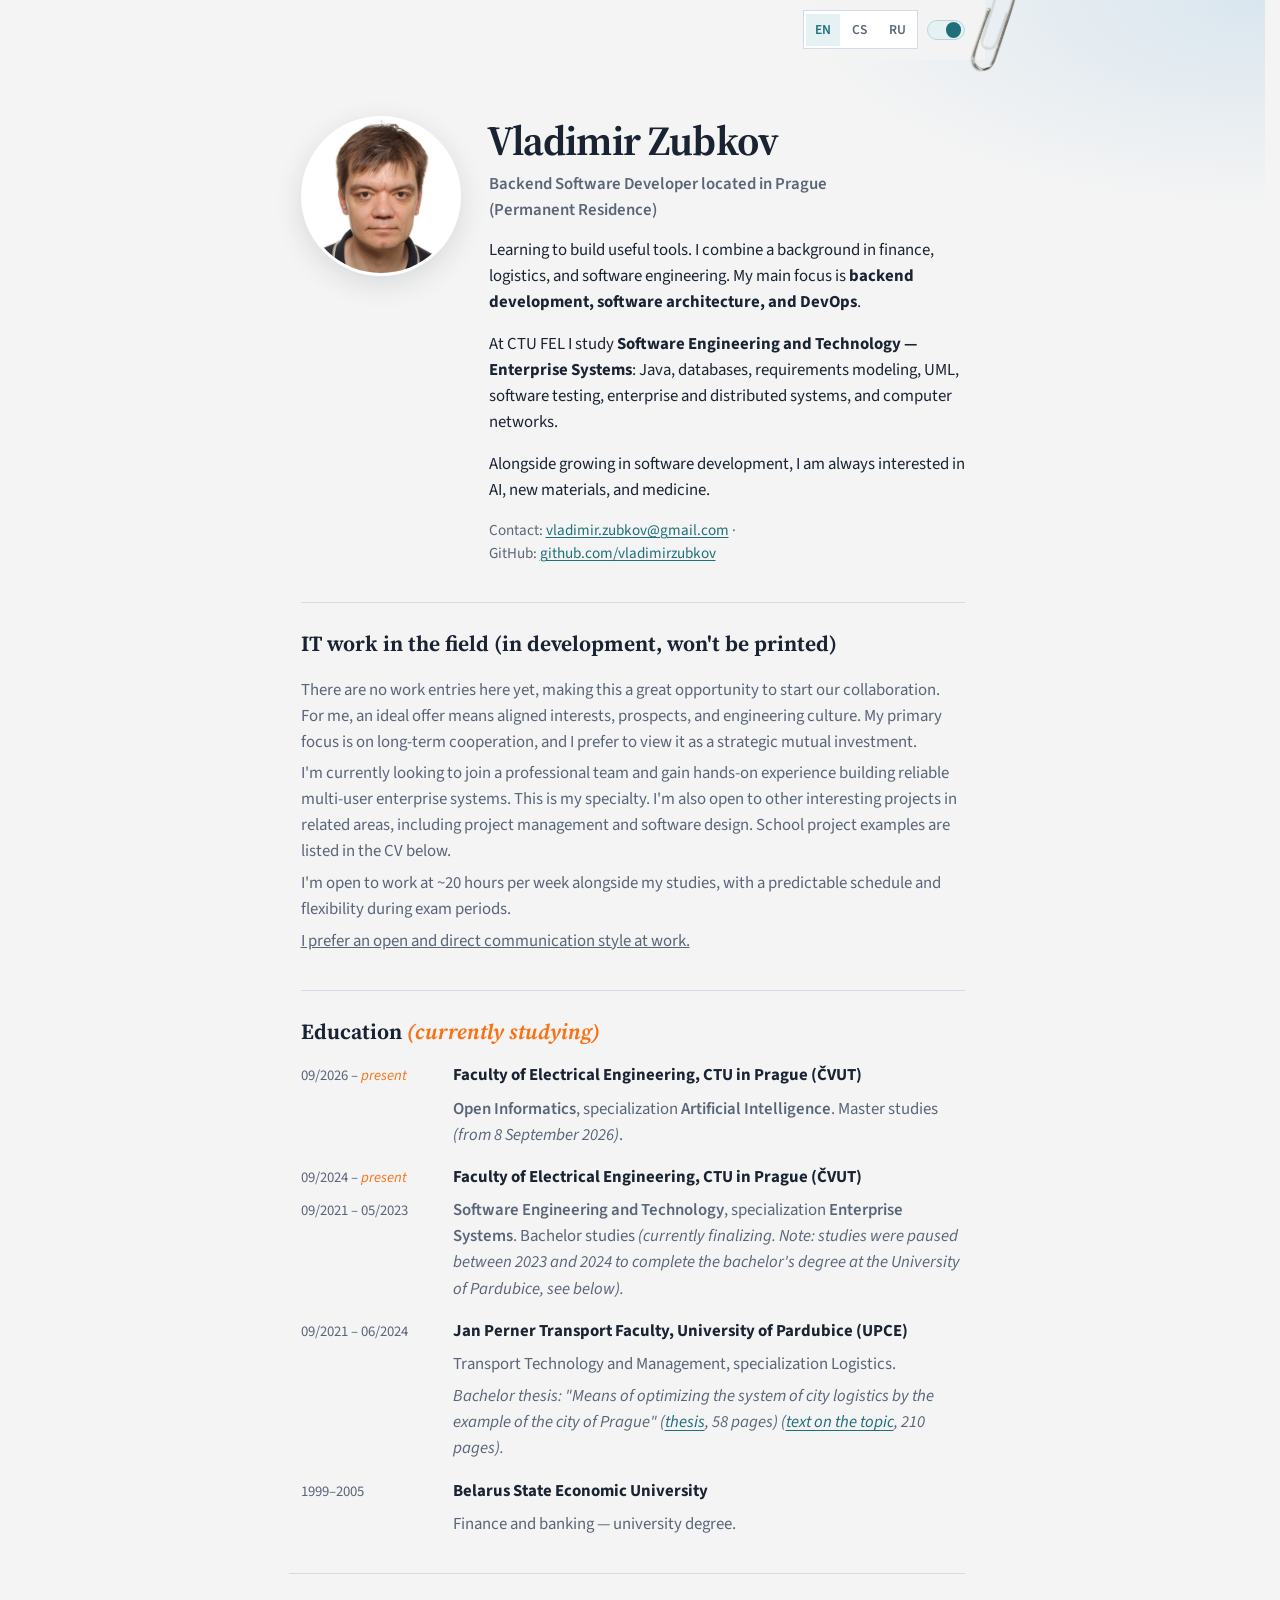
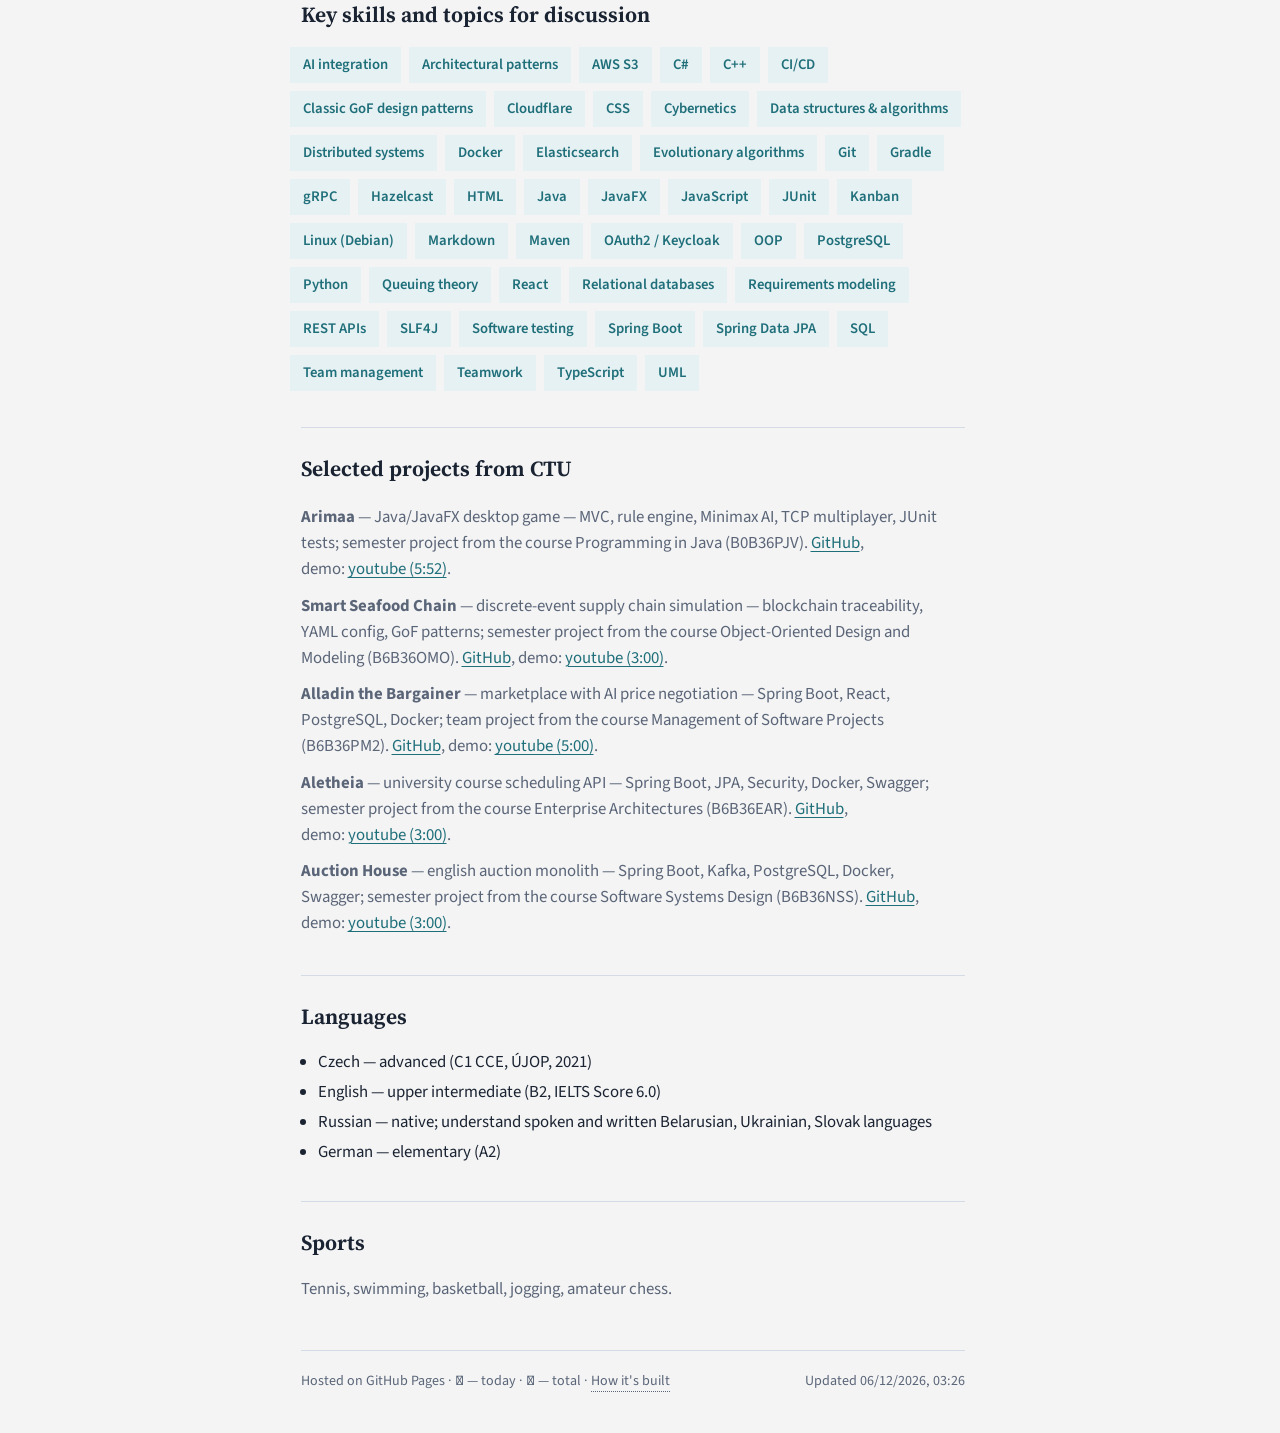
==== commit 119d95f3: "deploy: vladimirzubkov/cv@f57741d1e1219d17314aa608c835ad9b655d517c" ====
--- a/index.html
+++ b/index.html
@@ -5,12 +5,12 @@
   <meta name="viewport" content="width=device-width, initial-scale=1">
   <title data-i18n="meta_title">Vladimir Zubkov, cv</title>
   <meta name="description" data-i18n="meta_desc" content="Professional cv of Vladimir Zubkov – Software Engineering, Java, Python, and more. CTU, Prague.">
-  <link rel="icon" href="favicon.png" type="image/png">
-  <link rel="apple-touch-icon" href="favicon.png">
+  <link rel="icon" href="assets/favicon.png" type="image/png">
+  <link rel="apple-touch-icon" href="assets/favicon.png">
   <link rel="preconnect" href="https://fonts.googleapis.com">
   <link rel="preconnect" href="https://fonts.gstatic.com" crossorigin>
   <link href="https://fonts.googleapis.com/css2?family=Source+Sans+3:wght@400;500;600;700&family=Source+Serif+4:opsz,wght@8..60,500;8..60,650&display=swap" rel="stylesheet">
-  <link rel="stylesheet" href="styles.css?v=20260912n">
+  <link rel="stylesheet" href="assets/styles.css?v=20260915e">
 </head>
 <body>
   <div class="topbar is-sticky">
@@ -24,7 +24,7 @@
       <label class="sticky-toggle">
         <input type="checkbox" id="sticky-lang" checked>
         <span class="sticky-toggle-ui" aria-hidden="true"></span>
-        <img src="clip.png?v=3" class="clip-img" alt="" aria-hidden="true">
+        <img src="assets/clip.png?v=3" class="clip-img" alt="" aria-hidden="true">
         <span class="visually-hidden" data-i18n="sticky_label">Pin language bar while scrolling</span>
       </label>
     </div>
@@ -34,7 +34,7 @@
   <header class="hero">
     <div class="hero-photo-anchor" aria-hidden="true"></div>
     <div class="hero-brand-anchor" aria-hidden="true"></div>
-    <img class="photo" src="Src/foto.jpg" width="760" height="908" alt="Vladimir Zubkov">
+    <img class="photo" src="assets/foto.jpg" width="760" height="908" alt="Vladimir Zubkov">
     <p class="brand" data-brand data-brand-active="latin" aria-label="Vladimir Zubkov">
       <span class="brand-text brand-text--latin">Vladimir Zubkov</span>
       <span class="brand-text brand-text--cyrillic" aria-hidden="true">Владимир Зубков</span>
@@ -48,6 +48,9 @@
       <p class="lede" data-i18n="lede_2" data-i18n-html>
         At CTU FEL I study <strong>Software Engineering and Technology — Enterprise Systems</strong>: Java, databases, requirements modeling, UML, software testing, enterprise and distributed systems, and computer networks.
       </p>
+      <p class="lede" data-i18n="lede_3" data-i18n-html>
+        Alongside growing in software development, I am always interested in AI, new materials, and medicine.
+      </p>
       <p class="contacts" data-i18n="contacts_line" data-i18n-html>
         Contact:&nbsp;<a href="mailto:vladimir.zubkov@gmail.com">vladimir.zubkov@gmail.com</a> · GitHub:&nbsp;<a href="https://github.com/vladimirzubkov">github.com/vladimirzubkov</a>
       </p>
@@ -57,18 +60,21 @@
 
   <main class="lang-fade-target">
     <section class="work-it">
-      <h2 data-i18n="work_it_title">IT work in the field (in development)</h2>
-      <p data-i18n="work_it_empty" data-i18n-html>
+      <h2 class="screen-only" data-i18n="work_it_title">IT work in the field (in development, won't be printed)</h2>
+      <p class="screen-only" data-i18n="work_it_empty" data-i18n-html>
         This section is empty for now. You can change that. When the stars align for both of us, an entry will appear here. For me that means a match of interest, prospects, company name, and salary.
       </p>
-      <p data-i18n="work_it_seeking" data-i18n-html>
+      <p class="screen-only" data-i18n="work_it_seeking" data-i18n-html>
         I&apos;m currently looking to join a professional team and gain hands-on experience building reliable multi-user enterprise systems. This is my specialty. I&apos;m also open to other interesting projects in related areas. School project examples are listed in the CV below.
       </p>
-      <p data-i18n="work_it_schedule" data-i18n-html>
+      <p class="screen-only" data-i18n="work_it_schedule" data-i18n-html>
         I&apos;m open to work at ~20 hours per week alongside my studies, with a predictable schedule and flexibility during exam periods.
       </p>
-      <p data-i18n="work_it_style" data-i18n-html>
+      <p class="screen-only" data-i18n="work_it_style" data-i18n-html>
         <u>I prefer an open and direct communication style at work.</u>
+      </p>
+      <p class="print-block" data-i18n="work_it_print">
+        Looking to join a professional team building reliable multi-user enterprise systems. Open to ~20 hours per week alongside studies, with flexibility during exams. Direct communication style.
       </p>
     </section>
 
@@ -169,19 +175,19 @@
     <section class="work-projects">
       <h2 data-i18n="work">Selected projects from CTU</h2>
       <p class="work-item" data-project="arimaa" data-i18n="work_arimaa" data-i18n-html>
-        <strong>Arimaa</strong> — Java/JavaFX desktop game — MVC, rule engine, Minimax AI, TCP multiplayer, JUnit tests; semester project B0B36PJV. <a href="https://github.com/vladimirzubkov/sem-pjv-arimaa">GitHub</a>, demo: <a href="https://youtu.be/2yoAgMzYmRU">https://youtu.be/2yoAgMzYmRU</a>.
+        <strong>Arimaa</strong> — Java/JavaFX desktop game — MVC, rule engine, Minimax AI, TCP multiplayer, JUnit tests; semester project B0B36PJV. <a href="https://github.com/vladimirzubkov/sem-pjv-arimaa">GitHub</a>, demo:&nbsp;<a href="https://youtu.be/r9iUenDT7Mc" class="project-demo">youtube&nbsp;(5:52)</a>.
       </p>
       <p class="work-item" data-project="seafood" data-i18n="work_seafood" data-i18n-html>
-        <strong>Smart Seafood Chain</strong> — discrete-event supply chain simulation — blockchain traceability, YAML config, GoF patterns; semester project B6B36OMO. <a href="https://github.com/vladimirzubkov/sem-omo-seafoodchain">GitHub</a>.
+        <strong>Smart Seafood Chain</strong> — discrete-event supply chain simulation — blockchain traceability, YAML config, GoF patterns; semester project B6B36OMO. <a href="https://github.com/vladimirzubkov/sem-omo-seafoodchain">GitHub</a>, demo:&nbsp;<a href="https://youtu.be/dXqcA6DoE4Y" class="project-demo">youtube&nbsp;(3:00)</a>.
       </p>
       <p class="work-item" data-project="alladin" data-i18n="work_alladin" data-i18n-html>
-        <strong>Alladin the Bargainer</strong> — marketplace with AI price negotiation — Spring Boot, React, PostgreSQL, Docker; team project B6B36PM2. <a href="https://github.com/vladimirzubkov/sem-pm2-alladin">GitHub</a>.
+        <strong>Alladin the Bargainer</strong> — marketplace with AI price negotiation — Spring Boot, React, PostgreSQL, Docker; team project B6B36PM2. <a href="https://github.com/vladimirzubkov/sem-pm2-alladin">GitHub</a>, demo:&nbsp;<a href="https://youtu.be/VAAVRtKAdAs" class="project-demo">youtube&nbsp;(5:00)</a>.
       </p>
       <p class="work-item" data-project="aletheia" data-i18n="work_aletheia" data-i18n-html>
-        <strong>Aletheia</strong> — university course scheduling API — Spring Boot, JPA, Security, Docker, Swagger; semester project B6B36EAR. <a href="https://github.com/vladimirzubkov/sem-ear-aletheia">GitHub</a>.
+        <strong>Aletheia</strong> — university course scheduling API — Spring Boot, JPA, Security, Docker, Swagger; semester project B6B36EAR. <a href="https://github.com/vladimirzubkov/sem-ear-aletheia">GitHub</a>, demo:&nbsp;<a href="https://youtu.be/mcfM8FFkskw" class="project-demo">youtube&nbsp;(3:00)</a>.
       </p>
       <p class="work-item" data-project="auctionhouse" data-i18n="work_auctionhouse" data-i18n-html>
-        <strong>Auction House</strong> — english auction monolith — Spring Boot, Kafka, PostgreSQL, Docker, Swagger; semester project B6B36NSS. <a href="https://github.com/vladimirzubkov/sem-nss-auctionhouse">GitHub</a>.
+        <strong>Auction House</strong> — english auction monolith — Spring Boot, Kafka, PostgreSQL, Docker, Swagger; semester project B6B36NSS. <a href="https://github.com/vladimirzubkov/sem-nss-auctionhouse">GitHub</a>, demo:&nbsp;<a href="https://youtu.be/u66x9WjObQ0" class="project-demo">youtube&nbsp;(3:00)</a>.
       </p>
     </section>
 
@@ -210,6 +216,26 @@
         <span data-i18n="visitor_today">today</span>
         · 𓀠 <span id="visitor-count-total" class="visitor-count" aria-label="Visitors total">…</span>
         <span data-i18n="visitor_total">total</span>
+        <span class="how-built screen-only">
+          ·
+          <span class="how-built-hit" tabindex="0" aria-describedby="how-built-tip">
+            <span class="how-built-label" data-i18n="how_built">How it's built</span>
+            <span id="how-built-tip" class="how-built-tip" role="tooltip">
+              <span class="how-built-stack" data-i18n="how_built_stack">Stack: HTML, CSS, vanilla JS · GitHub Actions · GitHub Pages</span>
+              <span class="how-built-flow">
+                <span class="how-built-box" data-i18n="how_built_box_local">Local files</span>
+                <span class="how-built-arrow" data-i18n="how_built_arrow_push">git push to private repo</span>
+                <span class="how-built-box" data-i18n="how_built_box_private">Private GitHub · full source</span>
+                <span class="how-built-arrow" data-i18n="how_built_arrow_ci">Actions publishes static files</span>
+                <span class="how-built-box" data-i18n="how_built_box_public">Public repo · one orphan commit</span>
+                <span class="how-built-arrow" data-i18n="how_built_arrow_pages">GitHub Pages</span>
+                <span class="how-built-box" data-i18n="how_built_box_site">vladimirzubkov.github.io</span>
+              </span>
+              <span class="how-built-counters" data-i18n="how_built_counters">Counters: Vercel + Redis. One unique visit per day. We do not know your IPs, this is a third-party badge.</span>
+              <span class="how-built-ui" data-i18n="how_built_ui">Language and bar pin: localStorage, this browser only.</span>
+            </span>
+          </span>
+        </span>
       </span>
       <span class="footer-right">
         <span class="footer-screen-only"><span data-i18n="updated">Updated</span> <time id="updated" datetime=""></time></span>
@@ -218,7 +244,7 @@
     </p>
   </footer>
   <div class="print-page-number" aria-hidden="true"></div>
-  <script src="i18n.js?v=20260912n"></script>
+  <script src="i18n.js?v=20260918a"></script>
   <script>CVI18n.init();</script>
 </body>
 </html>
--- a/assets/styles.css
+++ b/assets/styles.css
@@ -0,0 +1,1622 @@
+@property --content-max {
+  syntax: "<length>";
+  inherits: true;
+  initial-value: 44rem;
+}
+
+@property --lede-max {
+  syntax: "<length>";
+  inherits: true;
+  initial-value: 36rem;
+}
+
+:root {
+  --ink: #1a2332;
+  --muted: #5a6578;
+  --line: #d5dbe6;
+  --bg: #f4f4f4;
+  --paper: #ffffff;
+  --accent: #1f6f7a;
+  --accent-strong: #01152e;
+  --accent-soft: #e6f1f3;
+  --skill-primary-bg: #d5e8df;
+  --skill-primary-ink: #1a5c48;
+  --skill-primary-border: #b3d4c4;
+  --running: #f97316;
+  --serif: "Source Serif 4", Georgia, serif;
+  --sans: "Source Sans 3", "Segoe UI", sans-serif;
+  --content-max: 44rem;
+  --lede-max: 36rem;
+  --lang-fade-out: 0.13s;
+  --lang-fade-in: 0.25s;
+  --lang-width: 0.25s;
+  --brand-fx-duration: 0.5s;
+  --topbar-fade-lamp: 243, 240, 233; /* gradient only — midway neutral/warm */
+  --section-gap: 2.25rem;
+  --print-a4-height: 270.2mm; /* A4 297mm − 14.4mm top − 12.4mm bottom */
+  --print-scale: 1;
+  --print-u: 1;
+  --print-page-margin-left: 14.4mm;
+  --print-page-margin-right: 14.4mm;
+  --print-chip-outdent-base: 2.4mm; /* chip horizontal pad at --print-u: 1 */
+  --print-page-margin-left-narrow: 12mm; /* 14.4mm − chip outdent base */
+  --print-content-nudge-base: 1mm; /* chips / language bullets shift right in print */
+  --print-content-gap-bottom: 1lh; /* one line of main body text */
+  --print-date-em: 0.7142857; /* 10pt dates vs 14pt body — scales with html font-size */
+  --paragraph-gap: 0.35rem;
+}
+
+html[lang="ru"] {
+  --content-max: 50.6rem;
+  --lede-max: 41.4rem;
+}
+
+*,
+*::before,
+*::after {
+  box-sizing: border-box;
+}
+
+html {
+  scroll-behavior: smooth;
+  scrollbar-gutter: stable;
+  transition:
+    --content-max var(--lang-width) ease,
+    --lede-max var(--lang-width) ease;
+}
+
+.lang-fade-target {
+  transition: opacity var(--lang-fade-in) ease;
+}
+
+html.is-lang-fading .lang-fade-target {
+  opacity: 0;
+  transition: opacity var(--lang-fade-out) ease;
+}
+
+html.is-lang-switching {
+  scroll-behavior: auto !important;
+}
+
+html.is-lang-instant,
+html.is-lang-instant .page-body,
+html.is-lang-instant .page-hero,
+html.is-lang-instant .page-main,
+html.is-lang-instant .lede {
+  transition: none !important;
+}
+
+@media (prefers-reduced-motion: reduce) {
+  html {
+    transition: none;
+  }
+
+  .topbar,
+  .hero,
+  main,
+  footer,
+  .page-hero,
+  .page-main,
+  .lede {
+    transition: none;
+  }
+
+  .lang-fade-target {
+    transition: none !important;
+  }
+
+  .brand,
+  .brand-text--latin,
+  .brand-text--cyrillic {
+    transition: none !important;
+  }
+}
+
+body {
+  margin: 0;
+  min-height: 100vh;
+  color: var(--ink);
+  font-family: var(--sans);
+  font-size: 1.05rem;
+  line-height: 1.55;
+  background:
+    radial-gradient(900px 400px at 100% 0%, #d9e6ef 0%, transparent 52%),
+    var(--bg);
+}
+
+a {
+  color: var(--accent);
+  text-decoration-thickness: 1px;
+  text-underline-offset: 0.15em;
+  border-radius: 0.12em;
+  transition: background 0.15s ease, color 0.15s ease;
+}
+
+@media screen {
+  a {
+    padding: 0 2px;
+    margin: 0 -2px;
+  }
+
+  a:hover {
+    color: var(--accent-strong);
+    background: color-mix(in srgb, #f97316 70%, transparent);
+    box-decoration-break: clone;
+    -webkit-box-decoration-break: clone;
+  }
+}
+
+.topbar {
+  width: 100%;
+  max-width: var(--content-max);
+  margin: 0 auto;
+  padding: 0.65rem 1.25rem;
+  display: flex;
+  justify-content: space-between;
+  align-items: center;
+  gap: 1rem;
+  box-sizing: border-box;
+  transition: max-width var(--lang-width) ease;
+  --topbar-pad-y: 0.65rem;
+  --toggle-h: 1.3rem;
+  --clip-below: 0.8rem;
+  --clip-top-pull: 1rem;
+}
+
+.topbar-identity {
+  flex: 1 1 auto;
+  min-width: 0;
+  min-height: 0;
+  pointer-events: none;
+}
+
+.topbar.is-sticky {
+  position: sticky;
+  top: 0;
+  z-index: 100;
+  background: rgba(244, 244, 244, 0.92);
+  backdrop-filter: blur(8px);
+  -webkit-backdrop-filter: blur(8px);
+  overflow: visible;
+}
+
+.topbar.is-sticky::before {
+  content: "";
+  position: absolute;
+  left: 0;
+  right: 0;
+  top: 100%;
+  height: 1.2cm;
+  pointer-events: none;
+  background: linear-gradient(
+    to bottom,
+    rgba(var(--topbar-fade-lamp), 0.95) 0%,
+    rgba(var(--topbar-fade-lamp), 0) 100%
+  );
+  opacity: var(--topbar-fade-opacity, 0);
+}
+
+.topbar.is-sticky::after {
+  content: "";
+  position: absolute;
+  left: 0;
+  bottom: 0;
+  width: var(--topbar-line-width, 100%);
+  height: 1px;
+  background: linear-gradient(
+    to right,
+    var(--line) 0,
+    var(--line) var(--topbar-line-fade-start, 100%),
+    transparent var(--topbar-line-fade-end, 100%)
+  );
+  opacity: 0;
+  pointer-events: none;
+}
+
+.topbar.is-sticky.is-stuck::after {
+  opacity: 1;
+}
+
+.topbar-tools {
+  display: inline-flex;
+  align-items: center;
+  gap: 0.55rem;
+  margin-left: auto;
+  flex-shrink: 0;
+}
+
+.sticky-toggle {
+  display: inline-flex;
+  align-items: center;
+  cursor: pointer;
+  position: relative;
+  overflow: visible;
+}
+
+.sticky-toggle input {
+  position: absolute;
+  width: 1px;
+  height: 1px;
+  padding: 0;
+  margin: -1px;
+  overflow: hidden;
+  clip: rect(0, 0, 0, 0);
+  white-space: nowrap;
+  border: 0;
+}
+
+.sticky-toggle-ui {
+  position: relative;
+  width: 2.35rem;
+  height: 1.3rem;
+  border: 1px solid var(--line);
+  border-radius: 999px;
+  background: var(--paper);
+  transition: background 0.15s ease, border-color 0.15s ease;
+}
+
+.sticky-toggle-ui::after {
+  content: "";
+  position: absolute;
+  top: 0.12rem;
+  left: 0.12rem;
+  width: 0.95rem;
+  height: 0.95rem;
+  border-radius: 50%;
+  background: var(--muted);
+  transition: transform 0.15s ease, background 0.15s ease;
+}
+
+.sticky-toggle input:checked + .sticky-toggle-ui {
+  background: var(--accent-soft);
+  border-color: #b8d5da;
+}
+
+.sticky-toggle input:checked + .sticky-toggle-ui::after {
+  transform: translateX(1rem);
+  background: var(--accent);
+}
+
+.sticky-toggle input:focus-visible + .sticky-toggle-ui {
+  outline: 2px solid var(--accent);
+  outline-offset: 2px;
+}
+
+.clip-img {
+  position: absolute;
+  left: 100%;
+  top: calc(-1 * var(--clip-top-pull));
+  transform: translateX(11px);
+  height: calc((2 * var(--topbar-pad-y) + var(--toggle-h) + var(--clip-below)) * 1.35);
+  width: auto;
+  object-fit: contain;
+  object-position: top center;
+  pointer-events: none;
+  transition: transform 0.15s ease, opacity 0.15s ease;
+  z-index: 10;
+  opacity: 0;
+}
+
+.sticky-toggle input:checked ~ .clip-img {
+  opacity: 1;
+  pointer-events: auto;
+  cursor: pointer;
+  transform: translateX(calc(11px - 0.4rem));
+}
+
+.visually-hidden {
+  position: absolute;
+  width: 1px;
+  height: 1px;
+  padding: 0;
+  margin: -1px;
+  overflow: hidden;
+  clip: rect(0, 0, 0, 0);
+  white-space: nowrap;
+  border: 0;
+}
+
+.topbar .back-link {
+  margin-right: auto;
+  font-size: 0.95rem;
+}
+
+.lang-switch {
+  display: inline-flex;
+  gap: 0.25rem;
+  border: 1px solid var(--line);
+  background: var(--paper);
+  padding: 0.15rem;
+  flex-shrink: 0;
+}
+
+.lang-switch button {
+  appearance: none;
+  border: 0;
+  background: transparent;
+  color: var(--muted);
+  font: inherit;
+  font-size: 0.85rem;
+  font-weight: 600;
+  padding: 0.35rem 0.55rem;
+  cursor: pointer;
+  flex-shrink: 0;
+}
+
+.lang-switch button.is-active {
+  background: var(--accent-soft);
+  color: var(--accent);
+}
+
+.lang-switch button:hover {
+  color: var(--ink);
+}
+
+.page-hero,
+.page-main {
+  max-width: var(--content-max);
+  margin: 0 auto;
+  padding: 0 1.25rem;
+  transition: max-width var(--lang-width) ease;
+}
+
+.page-hero {
+  padding-top: 1.5rem;
+  padding-bottom: 1rem;
+}
+
+.page-hero .eyebrow {
+  margin: 0 0 0.35rem;
+  color: var(--accent);
+  font-size: 0.9rem;
+  font-weight: 700;
+  letter-spacing: 0.04em;
+  text-transform: uppercase;
+}
+
+.page-hero h1 {
+  margin: 0 0 0.85rem;
+  font-family: var(--serif);
+  font-size: clamp(1.6rem, 4vw, 2.1rem);
+  font-weight: 650;
+  line-height: 1.15;
+}
+
+.page-main {
+  padding-bottom: 3rem;
+}
+
+.link-print {
+  display: none;
+}
+
+.print-only {
+  display: none;
+}
+
+.print-block {
+  display: none;
+}
+
+.project-link {
+  font-weight: 700;
+}
+
+.project-more {
+  display: inline;
+  margin-left: 0.35rem;
+  white-space: nowrap;
+}
+
+.project-demo {
+  display: inline;
+  white-space: nowrap;
+}
+
+.hero {
+  display: grid;
+  grid-template-columns: 160px 1fr;
+  column-gap: 1.75rem;
+  row-gap: 0;
+  align-items: start;
+  width: 100%;
+  margin: 0;
+  padding: 3.5rem 1.25rem 0;
+}
+
+.hero-photo-anchor {
+  grid-column: 1;
+  grid-row: 1 / 3;
+  width: 160px;
+  height: 160px;
+  pointer-events: none;
+  visibility: hidden;
+}
+
+.hero-brand-anchor {
+  grid-column: 2;
+  grid-row: 1;
+  pointer-events: none;
+  visibility: hidden;
+}
+
+.photo {
+  grid-column: 1;
+  grid-row: 1 / 3;
+  align-self: start;
+  width: 160px;
+  height: 160px;
+  flex-shrink: 0;
+  object-fit: cover;
+  object-position: center top;
+  border-radius: 50%;
+  border: 3px solid var(--paper);
+  box-shadow: 0 8px 28px rgba(26, 35, 50, 0.12);
+  background: var(--paper);
+  transform-origin: top left;
+}
+
+html.is-hero-collapse-active .photo,
+html.is-hero-collapse-active .brand {
+  z-index: 101;
+}
+
+.page-body {
+  max-width: var(--content-max);
+  margin: 0 auto;
+  transition: max-width var(--lang-width) ease;
+}
+
+.brand {
+  grid-column: 2;
+  grid-row: 1;
+  align-self: start;
+  display: grid;
+  position: relative;
+  overflow: hidden;
+  margin: 0 0 0.35rem -2px;
+  padding: 0.12rem 0;
+  font-family: var(--serif);
+  font-size: clamp(2rem, 5vw, 2.6rem);
+  font-weight: 650;
+  letter-spacing: -0.02em;
+  line-height: 1.1;
+}
+
+.hero-copy {
+  grid-column: 2;
+  grid-row: 2;
+  flex: none;
+  min-width: 0;
+}
+
+.nowrap {
+  white-space: nowrap;
+}
+
+.brand-text {
+  grid-area: 1 / 1;
+  display: block;
+  margin: 0;
+  white-space: nowrap;
+  font: inherit;
+  letter-spacing: inherit;
+  line-height: inherit;
+  transition: opacity var(--brand-fx-duration) ease;
+}
+
+.brand-text--latin,
+.brand-text--cyrillic {
+  opacity: 0;
+}
+
+.brand[data-brand-active="latin"] .brand-text--latin,
+.brand[data-brand-active="cyrillic"] .brand-text--cyrillic {
+  opacity: 1;
+}
+
+.brand--no-transition .brand-text--latin,
+.brand--no-transition .brand-text--cyrillic {
+  transition: none !important;
+}
+
+.hero h1 {
+  margin: 0 0 0.85rem;
+  color: var(--muted);
+  font-family: var(--sans);
+  font-size: 1.05rem;
+  font-weight: 600;
+}
+
+.lede {
+  margin: 0 0 1rem;
+  max-width: var(--lede-max);
+  transition: max-width var(--lang-width) ease;
+}
+
+.contacts {
+  margin: 0;
+  color: var(--muted);
+  font-size: 0.95rem;
+}
+
+.timeline-head strong {
+  margin: 0;
+  line-height: 1.35;
+}
+
+.contacts + .contacts {
+  margin-top: 0.35rem;
+}
+
+.thesis-note {
+  font-style: italic;
+}
+
+.accent-running {
+  color: var(--running);
+  font-style: italic;
+}
+
+.timeline li {
+  display: block;
+}
+
+.timeline-head,
+.timeline-body {
+  display: grid;
+  grid-template-columns: 8.5rem 1fr;
+  gap: 0.75rem 1rem;
+  align-items: baseline;
+}
+
+.timeline-body {
+  margin-top: 0.2rem;
+  gap: 0.25rem 1rem;
+}
+
+.when-primary,
+.when-secondary {
+  color: var(--muted);
+  font-size: 0.92rem;
+  font-variant-numeric: tabular-nums;
+  line-height: 1.35;
+}
+
+.timeline-detail {
+  grid-column: 2;
+}
+
+.edu-program {
+  font-weight: 600;
+}
+
+.timeline-body > .timeline-detail:only-child {
+  grid-column: 2;
+}
+
+main {
+  max-width: none;
+  margin: 0;
+  padding: 0 1.25rem 3rem;
+}
+
+section {
+  margin-top: var(--section-gap);
+  padding-top: 1.5rem;
+  border-top: 1px solid var(--line);
+}
+
+h2 {
+  margin: 0 0 1rem;
+  font-family: var(--serif);
+  font-size: 1.35rem;
+  font-weight: 650;
+}
+
+.timeline {
+  list-style: none;
+  margin: 0;
+  padding: 0;
+  display: grid;
+  gap: 1.15rem;
+}
+
+.timeline p,
+.plain + .note,
+section > p {
+  margin: var(--paragraph-gap) 0 0;
+  color: var(--muted);
+}
+
+.chips {
+  --chip-pad-x: 0.75rem;
+  list-style: none;
+  margin: 0;
+  padding: 0;
+  display: flex;
+  flex-wrap: wrap;
+  gap: 0.5rem;
+}
+
+/* Chip text aligns with h2; backgrounds sit in the left gutter (no clip at content edge). */
+section.skills {
+  --chip-gutter: var(--chip-pad-x, 0.75rem);
+  --chip-nudge: 1px;
+  overflow: visible;
+  margin-left: calc(-1 * var(--chip-gutter));
+  padding-left: var(--chip-gutter);
+  box-sizing: border-box;
+}
+
+section.skills .chips {
+  margin-left: calc(-1 * var(--chip-pad-x) + var(--chip-nudge));
+}
+
+.chips li {
+  padding: 0.35rem var(--chip-pad-x);
+  background: var(--accent-soft);
+  color: var(--accent);
+  font-size: 0.92rem;
+  font-weight: 600;
+  border: 1px solid transparent;
+  box-shadow: inset 0 0 0 3px transparent;
+  transition:
+    background 0.18s ease,
+    color 0.18s ease,
+    border-color 0.18s ease,
+    box-shadow 0.18s ease,
+    opacity 0.18s ease;
+}
+
+.chip-text {
+  display: inline-block;
+}
+
+@media screen {
+  section.skills.is-skill-focus .chips li.skill-chip-dimmed {
+    background: transparent;
+    border-color: transparent;
+    color: var(--muted);
+    opacity: 0.38;
+  }
+
+  section.skills.is-skill-focus .chips li.skill-chip-common {
+    background: var(--accent-soft);
+    color: var(--accent);
+    opacity: 1;
+  }
+
+  section.skills.is-skill-focus .chips li.skill-chip-primary {
+    background: var(--skill-primary-bg);
+    color: var(--skill-primary-ink);
+    opacity: 1;
+    border-color: transparent;
+    box-shadow: inset 0 0 0 3px var(--skill-primary-border);
+  }
+
+  section.work-projects .work-item {
+    border-radius: 0.35rem;
+    margin-left: -0.35rem;
+    padding: 0.15rem 0.35rem;
+    transition: color 0.18s ease, background 0.18s ease;
+  }
+
+  section.work-projects .work-item.is-work-hover {
+    color: var(--ink);
+    background: var(--skill-primary-bg);
+  }
+}
+
+@media screen and (prefers-reduced-motion: reduce) {
+  .chips li,
+  section.work-projects .work-item {
+    transition: none;
+  }
+}
+
+.plain {
+  margin: 0;
+  padding-left: 1.1rem;
+}
+
+.plain li {
+  margin: 0.25rem 0;
+}
+
+.note {
+  margin-top: 0.75rem;
+  color: var(--muted);
+  font-size: 0.95rem;
+}
+
+.is-hidden {
+  display: none !important;
+}
+
+.visitor-count {
+  font-variant-numeric: tabular-nums;
+}
+
+.how-built {
+  position: relative;
+  display: inline;
+}
+
+.how-built-hit {
+  position: relative;
+  display: inline-block;
+  cursor: help;
+}
+
+.how-built-label {
+  border-bottom: 1px dotted currentColor;
+}
+
+.how-built-hit:focus {
+  outline: none;
+}
+
+.how-built-hit:focus .how-built-label {
+  color: var(--ink);
+}
+
+.how-built-hit::before {
+  content: "";
+  position: absolute;
+  left: 0;
+  right: 0;
+  bottom: 100%;
+  height: 0.7rem;
+}
+
+.how-built-tip {
+  position: absolute;
+  left: 0;
+  bottom: calc(100% + 0.45rem);
+  z-index: 40;
+  width: min(22rem, calc(100vw - 2.5rem));
+  padding: 0.7rem 0.75rem 0.75rem;
+  background: var(--paper);
+  color: var(--ink);
+  border: 1px solid var(--line);
+  border-radius: 0.4rem;
+  box-shadow: 0 0.45rem 1.4rem rgba(26, 35, 50, 0.14);
+  text-align: left;
+  white-space: normal;
+  font-size: 0.82rem;
+  line-height: 1.35;
+  opacity: 0;
+  visibility: hidden;
+  pointer-events: none;
+  transform: translateY(0.2rem);
+  transition: opacity 0.12s ease, visibility 0.12s ease, transform 0.12s ease;
+}
+
+.how-built-hit:hover .how-built-tip,
+.how-built-hit:focus-within .how-built-tip {
+  opacity: 1;
+  visibility: visible;
+  pointer-events: auto;
+  transform: none;
+}
+
+.how-built-stack {
+  display: block;
+  margin: 0 0 0.55rem;
+  color: var(--muted);
+  font-size: 0.78rem;
+}
+
+.how-built-flow {
+  display: flex;
+  flex-direction: column;
+  align-items: stretch;
+  gap: 0.15rem;
+}
+
+.how-built-box {
+  display: block;
+  border: 1px solid var(--line);
+  background: var(--accent-soft);
+  border-radius: 0.3rem;
+  padding: 0.28rem 0.5rem;
+  text-align: center;
+  font-weight: 600;
+  font-size: 0.8rem;
+}
+
+.how-built-arrow {
+  display: block;
+  text-align: center;
+  color: var(--muted);
+  font-size: 0.72rem;
+  line-height: 1.25;
+}
+
+.how-built-arrow::before {
+  content: "↓";
+  display: block;
+  color: var(--accent);
+  font-size: 0.85rem;
+  line-height: 1.1;
+}
+
+.how-built-counters {
+  display: block;
+  margin: 0.55rem 0 0;
+  padding-top: 0.5rem;
+  border-top: 1px solid var(--line);
+  color: var(--muted);
+  font-size: 0.78rem;
+}
+
+.how-built-ui {
+  display: block;
+  margin-top: 0.25rem;
+  color: var(--muted);
+  font-size: 0.78rem;
+}
+
+footer {
+  max-width: var(--content-max);
+  margin: 0 auto;
+  padding: 0 1.25rem 2.5rem;
+  color: var(--muted);
+  font-size: 0.88rem;
+  transition: max-width var(--lang-width) ease;
+  overflow: visible;
+}
+
+.footer-line {
+  margin: 0;
+  padding-top: 1.25rem;
+  border-top: 1px solid var(--line);
+  display: flex;
+  justify-content: space-between;
+  align-items: baseline;
+  gap: 1rem;
+  flex-wrap: wrap;
+}
+
+.footer-right {
+  margin-left: auto;
+  text-align: right;
+  white-space: nowrap;
+}
+
+.footer-print-only {
+  display: none;
+}
+
+@media (max-width: 640px) {
+  .topbar {
+    width: 100%;
+    max-width: none;
+    margin: 0;
+    padding: 0.55rem 0.75rem;
+    justify-content: center;
+    align-items: center;
+    overflow: visible;
+    --topbar-pad-y: 0.55rem;
+    --clip-below: 0.65rem;
+  }
+
+  .topbar.is-sticky {
+    position: sticky;
+    top: 0;
+    z-index: 100;
+    background: rgba(244, 244, 244, 0.97);
+    backdrop-filter: none;
+    -webkit-backdrop-filter: none;
+    overflow: visible;
+  }
+
+  .topbar-identity {
+    display: none;
+  }
+
+  .topbar-tools {
+    width: 100%;
+    margin-left: 0;
+    justify-content: center;
+    overflow: visible;
+    gap: 0.65rem;
+  }
+
+  .sticky-toggle {
+    overflow: visible;
+    flex-shrink: 0;
+  }
+
+  .hero {
+    display: flex;
+    flex-direction: column;
+    align-items: center;
+    text-align: center;
+    padding-top: 2.5rem;
+    width: 100%;
+  }
+
+  .photo {
+    align-self: center;
+    margin-left: auto;
+    margin-right: auto;
+  }
+
+  .brand {
+    margin: 0 auto 0.35rem;
+    width: fit-content;
+    max-width: 100%;
+    justify-content: center;
+  }
+
+  .photo,
+  .brand,
+  .hero-copy {
+    grid-column: auto;
+    grid-row: auto;
+  }
+
+  .hero-photo-anchor,
+  .hero-brand-anchor {
+    display: none !important;
+  }
+
+  .lede {
+    margin-left: auto;
+    margin-right: auto;
+  }
+
+  .timeline li {
+    grid-template-columns: 1fr;
+    gap: 0.2rem;
+  }
+
+  .timeline-head,
+  .timeline-body {
+    grid-template-columns: 1fr;
+    gap: 0.2rem;
+  }
+
+  .timeline-detail {
+    grid-column: 1;
+  }
+}
+
+.print-page-number {
+  display: none;
+}
+
+/* Screen-only clone of print layout for accurate height measurement before zoom */
+@media screen {
+  html.is-print-measure {
+    --print-u: var(--print-scale, 1);
+    --print-chip-outdent: calc(var(--print-chip-outdent-base) * var(--print-u));
+    --print-content-nudge: calc(var(--print-content-nudge-base) * var(--print-u));
+    width: calc(
+      210mm - var(--print-page-margin-left-narrow) - var(--print-page-margin-right)
+    ) !important;
+    max-width: calc(
+      210mm - var(--print-page-margin-left-narrow) - var(--print-page-margin-right)
+    ) !important;
+    margin: 0 !important;
+    background: #fff;
+  }
+
+  html.is-print-measure .page-body {
+    padding-left: var(--print-chip-outdent) !important;
+    margin-bottom: var(--print-content-gap-bottom) !important;
+    box-sizing: border-box !important;
+    overflow: visible !important;
+  }
+
+  html.is-print-measure footer {
+    padding-left: var(--print-chip-outdent) !important;
+    box-sizing: border-box !important;
+    overflow: visible !important;
+  }
+
+  html.is-print-measure body {
+    display: block !important;
+    width: 100% !important;
+    min-height: 0 !important;
+    margin: 0 !important;
+    padding: 0 !important;
+    background: #fff !important;
+    color: #000 !important;
+    font-size: calc(14pt * var(--print-u)) !important;
+    line-height: 1.35 !important;
+  }
+
+  html.is-print-measure footer {
+    margin: 0 !important;
+    position: static !important;
+  }
+
+  html.is-print-measure .topbar,
+  html.is-print-measure .footer-left,
+  html.is-print-measure .footer-screen-only {
+    display: none !important;
+  }
+
+  html.is-print-measure .footer-print-only {
+    display: inline !important;
+  }
+
+  html.is-print-measure .footer-right {
+    margin-left: auto !important;
+    text-align: right !important;
+    white-space: nowrap !important;
+  }
+
+  html.is-print-measure main > section:last-child {
+    margin-bottom: var(--print-content-gap-bottom) !important;
+  }
+
+  html.is-print-measure .page-body,
+  html.is-print-measure .hero,
+  html.is-print-measure main,
+  html.is-print-measure footer {
+    max-width: none !important;
+    width: 100% !important;
+    transition: none !important;
+  }
+
+  html.is-print-measure .page-body,
+  html.is-print-measure .hero,
+  html.is-print-measure main {
+    margin: 0 !important;
+  }
+
+  html.is-print-measure section.skills {
+    --chip-gutter: var(--print-chip-outdent);
+    --chip-pad-x: var(--print-chip-outdent);
+    --chip-nudge: var(--print-content-nudge);
+    margin-left: calc(-1 * var(--chip-gutter) + var(--chip-nudge)) !important;
+    padding-left: var(--chip-gutter) !important;
+    overflow: visible !important;
+    box-sizing: border-box !important;
+  }
+
+  html.is-print-measure .chips {
+    gap: calc(1.8mm * var(--print-u)) !important;
+  }
+
+  html.is-print-measure section.skills .chips {
+    margin-left: calc(-1 * var(--chip-pad-x) + var(--chip-nudge)) !important;
+  }
+
+  html.is-print-measure .chips li {
+    padding: calc(0.7mm * var(--print-u)) calc(2.4mm * var(--print-u)) !important;
+    font-size: calc(12pt * var(--print-u)) !important;
+  }
+
+  html.is-print-measure .hero {
+    display: grid !important;
+    grid-template-columns: calc(32mm * var(--print-u)) 1fr !important;
+    column-gap: calc(3.6mm * var(--print-u)) !important;
+    row-gap: 0 !important;
+    align-items: start !important;
+    padding: 0 0 calc(3.6mm * var(--print-u)) !important;
+    text-align: left !important;
+  }
+
+  html.is-print-measure .hero-photo-anchor,
+  html.is-print-measure .hero-brand-anchor {
+    display: none !important;
+    height: 0 !important;
+    min-height: 0 !important;
+  }
+
+  html.is-print-measure .photo,
+  html.is-print-measure .brand {
+    position: static !important;
+    transform: none !important;
+    z-index: auto !important;
+  }
+
+  html.is-print-measure .hero-text {
+    transform: none !important;
+    margin-left: 0 !important;
+  }
+
+  html.is-print-measure .photo {
+    grid-column: 1 !important;
+    grid-row: 1 / 3 !important;
+    width: calc(32mm * var(--print-u)) !important;
+    max-height: calc(36mm * var(--print-u)) !important;
+    height: auto !important;
+    border-radius: 0 !important;
+    border: 0.3pt solid #999 !important;
+    box-shadow: none !important;
+    object-fit: cover !important;
+    object-position: center top !important;
+  }
+
+  html.is-print-measure .brand {
+    grid-column: 2 !important;
+    grid-row: 1 !important;
+    font-size: calc(20pt * var(--print-u)) !important;
+    margin: 0 0 calc(1.2mm * var(--print-u)) !important;
+  }
+
+  html.is-print-measure .hero-copy {
+    grid-column: 2 !important;
+    grid-row: 2 !important;
+  }
+
+  html.is-print-measure .hero h1 {
+    margin: 0 0 calc(2.4mm * var(--print-u)) !important;
+    font-size: calc(14pt * var(--print-u)) !important;
+    color: #333 !important;
+  }
+
+  html.is-print-measure .lede {
+    margin: 0 0 calc(1.8mm * var(--print-u)) !important;
+    max-width: none !important;
+  }
+
+  html.is-print-measure .contacts {
+    font-size: calc(12pt * var(--print-u)) !important;
+    color: #333 !important;
+  }
+
+  html.is-print-measure main {
+    padding: 0 !important;
+  }
+
+  html.is-print-measure section {
+    margin-top: calc(3mm * var(--print-u)) !important;
+    padding-top: calc(2.4mm * var(--print-u)) !important;
+    border-top: none !important;
+    break-inside: avoid;
+    page-break-inside: avoid;
+  }
+
+  html.is-print-measure .timeline li {
+    break-inside: avoid;
+    page-break-inside: avoid;
+  }
+
+  html.is-print-measure main > section:first-child {
+    margin-top: 0 !important;
+  }
+
+  html.is-print-measure h2 {
+    margin: 0 0 calc(1.8mm * var(--print-u)) !important;
+    font-size: calc(15pt * var(--print-u)) !important;
+    break-after: avoid;
+    page-break-after: avoid;
+  }
+
+  html.is-print-measure section > h2 + * {
+    break-before: avoid;
+    page-break-before: avoid;
+  }
+
+  html.is-print-measure .timeline {
+    gap: calc(2.4mm * var(--print-u)) !important;
+  }
+
+  html.is-print-measure .timeline-head,
+  html.is-print-measure .timeline-body {
+    display: grid !important;
+    grid-template-columns: calc(32mm * var(--print-u)) 1fr !important;
+    column-gap: calc(3.6mm * var(--print-u)) !important;
+    align-items: baseline !important;
+  }
+
+  html.is-print-measure .timeline-body {
+    margin-top: calc(0.6mm * var(--print-u)) !important;
+    row-gap: 0 !important;
+  }
+
+  html.is-print-measure .when-primary,
+  html.is-print-measure .when-secondary {
+    font-size: calc(var(--print-date-em) * 1em) !important;
+    color: #444 !important;
+    line-height: 1.25 !important;
+  }
+
+  html.is-print-measure .timeline p,
+  html.is-print-measure section > p {
+    margin: var(--paragraph-gap) 0 0 !important;
+    color: #333 !important;
+  }
+
+  html.is-print-measure .plain li {
+    margin: calc(0.36mm * var(--print-u)) 0 !important;
+  }
+
+  html.is-print-measure .plain {
+    padding-left: calc(4.8mm * var(--print-u)) !important;
+    margin-left: var(--print-content-nudge) !important;
+  }
+
+  html.is-print-measure footer {
+    padding-top: 0 !important;
+    padding-right: 0 !important;
+    padding-bottom: 0 !important;
+    font-size: calc(10pt * var(--print-u)) !important;
+  }
+
+  html.is-print-measure .footer-line {
+    margin: 0 !important;
+    padding-top: 0 !important;
+    border-top: none !important;
+  }
+
+  html.is-print-measure .print-explicit-url .link-screen {
+    display: none !important;
+  }
+
+  html.is-print-measure .print-explicit-url .link-print {
+    display: inline !important;
+  }
+
+  html.is-print-measure .print-hide,
+  html.is-print-measure .screen-only,
+  html.is-print-measure .how-built {
+    display: none !important;
+  }
+
+  html.is-print-measure .print-only {
+    display: inline !important;
+  }
+
+  html.is-print-measure .print-block {
+    display: block !important;
+  }
+}
+
+/* One A4 sheet — beforeprint JS may lower --print-scale to fit content */
+@page {
+  size: A4 portrait;
+  /* Literal mm — custom properties in @page are ignored by some engines. */
+  margin: 14.4mm 14.4mm 12.4mm 12mm;
+}
+
+@media print {
+  .lang-fade-target {
+    opacity: 1 !important;
+    transition: none !important;
+  }
+
+  .brand {
+    overflow: visible !important;
+  }
+
+  * {
+    box-shadow: none !important;
+    text-shadow: none !important;
+  }
+
+  html {
+    width: auto !important;
+    height: auto !important;
+    min-height: 0 !important;
+    margin: 0 !important;
+    padding: 0 !important;
+    background: #fff !important;
+    color: #000 !important;
+    --print-u: var(--print-scale, 1);
+    --print-chip-outdent: calc(var(--print-chip-outdent-base) * var(--print-u));
+    --print-content-nudge: calc(var(--print-content-nudge-base) * var(--print-u));
+    font-size: calc(14pt * var(--print-u)) !important;
+    line-height: 1.35 !important;
+    transition: none !important;
+    -webkit-print-color-adjust: exact;
+    print-color-adjust: exact;
+  }
+
+  body {
+    display: block !important;
+    width: auto !important;
+    height: auto !important;
+    min-height: 0 !important;
+    margin: 0 !important;
+    padding: 0 !important;
+    background: #fff !important;
+    color: #000 !important;
+    font-size: 1em !important;
+    line-height: 1.35 !important;
+    -webkit-print-color-adjust: exact;
+    print-color-adjust: exact;
+  }
+
+  a {
+    color: #000 !important;
+    text-decoration: none !important;
+  }
+
+  a.print-url-only,
+  .print-explicit-url .link-print-url {
+    text-decoration: underline !important;
+    text-decoration-thickness: 1px;
+  }
+
+  .print-explicit-url .link-screen {
+    display: none !important;
+  }
+
+  .print-explicit-url .link-print {
+    display: inline !important;
+  }
+
+  .print-hide,
+  .screen-only,
+  .how-built {
+    display: none !important;
+  }
+
+  .print-only {
+    display: inline !important;
+  }
+
+  .print-block {
+    display: block !important;
+  }
+
+  .topbar,
+  .lang-switch,
+  .project-more,
+  footer {
+    display: none !important;
+  }
+
+  .hero-photo-anchor,
+  .hero-brand-anchor {
+    display: none !important;
+    height: 0 !important;
+    min-height: 0 !important;
+  }
+
+  .hero-text {
+    transform: none !important;
+    margin-left: 0 !important;
+  }
+
+  .photo,
+  .brand {
+    position: static !important;
+    width: auto !important;
+    height: auto !important;
+    font-size: inherit !important;
+    margin: 0 !important;
+    padding: 0 !important;
+    box-shadow: none !important;
+    transform: none !important;
+  }
+
+  html.is-hero-collapse-active .photo,
+  html.is-hero-collapse-active .brand {
+    z-index: auto !important;
+  }
+
+  .hero {
+    display: grid !important;
+    grid-template-columns: calc(32mm * var(--print-u)) 1fr !important;
+    column-gap: calc(3.6mm * var(--print-u)) !important;
+    row-gap: 0 !important;
+    align-items: start !important;
+    padding: 0 0 calc(3.6mm * var(--print-u)) !important;
+    text-align: left !important;
+  }
+
+  .photo {
+    grid-column: 1 !important;
+    grid-row: 1 / 3 !important;
+    width: calc(32mm * var(--print-u)) !important;
+    max-height: calc(36mm * var(--print-u)) !important;
+    height: auto !important;
+    border-radius: 0 !important;
+    border: 0.3pt solid #999 !important;
+    object-fit: cover !important;
+    object-position: center top !important;
+  }
+
+  .brand {
+    grid-column: 2 !important;
+    grid-row: 1 !important;
+    font-size: calc(20pt * var(--print-u)) !important;
+    margin: 0 0 calc(1.2mm * var(--print-u)) !important;
+  }
+
+  .hero-copy {
+    grid-column: 2 !important;
+    grid-row: 2 !important;
+  }
+
+  .hero,
+  main,
+  .page-body,
+  .page-hero,
+  .page-main {
+    max-width: none !important;
+    width: 100% !important;
+    margin: 0 !important;
+    transition: none !important;
+  }
+
+  .page-body {
+    padding-left: var(--print-chip-outdent) !important;
+    margin-bottom: var(--print-content-gap-bottom) !important;
+    box-sizing: border-box !important;
+    overflow: visible !important;
+  }
+
+  .hero-copy,
+  .hero-text {
+    min-width: 0 !important;
+  }
+
+  .hero h1 {
+    margin: 0 0 calc(2.4mm * var(--print-u)) !important;
+    font-size: calc(14pt * var(--print-u)) !important;
+    color: #333 !important;
+  }
+
+  .lede {
+    margin: 0 0 calc(1.8mm * var(--print-u)) !important;
+    max-width: none !important;
+  }
+
+  .contacts {
+    font-size: calc(12pt * var(--print-u)) !important;
+    color: #333 !important;
+  }
+
+  main {
+    padding: 0 !important;
+  }
+
+  section {
+    margin-top: calc(3mm * var(--print-u)) !important;
+    padding-top: calc(2.4mm * var(--print-u)) !important;
+    border-top: none !important;
+    break-inside: avoid;
+    page-break-inside: avoid;
+  }
+
+  .timeline li {
+    break-inside: avoid;
+    page-break-inside: avoid;
+  }
+
+  section > p {
+    break-inside: avoid;
+    page-break-inside: avoid;
+  }
+
+  main > section:first-child {
+    margin-top: 0 !important;
+  }
+
+  h2 {
+    margin: 0 0 calc(1.8mm * var(--print-u)) !important;
+    font-size: calc(15pt * var(--print-u)) !important;
+    break-after: avoid;
+    page-break-after: avoid;
+  }
+
+  section > h2 + * {
+    break-before: avoid;
+    page-break-before: avoid;
+  }
+
+  section > p {
+    margin: var(--paragraph-gap) 0 0 !important;
+  }
+
+  .timeline {
+    gap: calc(2.4mm * var(--print-u)) !important;
+  }
+
+  .timeline li {
+    display: block !important;
+  }
+
+  .timeline-head,
+  .timeline-body {
+    display: grid !important;
+    grid-template-columns: calc(32mm * var(--print-u)) 1fr !important;
+    column-gap: calc(3.6mm * var(--print-u)) !important;
+    align-items: baseline !important;
+  }
+
+  .timeline-body {
+    margin-top: calc(0.6mm * var(--print-u)) !important;
+    row-gap: 0 !important;
+  }
+
+  .when-primary,
+  .when-secondary {
+    font-size: calc(var(--print-date-em) * 1em) !important;
+    color: #444 !important;
+    line-height: 1.25 !important;
+  }
+
+  .accent-running {
+    color: var(--running) !important;
+    font-style: italic !important;
+  }
+
+  .timeline-detail {
+    grid-column: 2 !important;
+  }
+
+  .timeline p,
+  .plain + .note,
+  section > p {
+    margin: var(--paragraph-gap) 0 0 !important;
+    color: #333 !important;
+  }
+
+  .page-body,
+  main,
+  section.skills {
+    overflow: visible !important;
+  }
+
+  section.skills {
+    --chip-gutter: var(--print-chip-outdent);
+    --chip-pad-x: var(--print-chip-outdent);
+    --chip-nudge: var(--print-content-nudge);
+    margin-left: calc(-1 * var(--chip-gutter) + var(--chip-nudge)) !important;
+    padding-left: var(--chip-gutter) !important;
+    overflow: visible !important;
+    box-sizing: border-box !important;
+  }
+
+  .chips {
+    gap: calc(1.8mm * var(--print-u)) !important;
+  }
+
+  section.skills .chips {
+    margin-left: calc(-1 * var(--chip-pad-x) + var(--chip-nudge)) !important;
+  }
+
+  .chips li {
+    padding: calc(0.7mm * var(--print-u)) calc(2.4mm * var(--print-u)) !important;
+    font-size: calc(12pt * var(--print-u)) !important;
+    background: #f5f5f5 !important;
+    color: #000 !important;
+    border: 0.3pt solid #e0e0e0 !important;
+  }
+
+  .plain {
+    padding-left: calc(4.8mm * var(--print-u)) !important;
+    margin-left: var(--print-content-nudge) !important;
+  }
+
+  .plain li {
+    margin: calc(0.36mm * var(--print-u)) 0 !important;
+  }
+
+  .note {
+    margin-top: calc(1.8mm * var(--print-u)) !important;
+    font-size: calc(12pt * var(--print-u)) !important;
+    color: #333 !important;
+  }
+
+  .print-break-after {
+    break-after: page !important;
+    page-break-after: always !important;
+  }
+
+  /* The sheet after a forced break starts flush at the top, so the printed
+     page matches the height the fitter budgeted for it. */
+  .print-break-after + * {
+    margin-top: 0 !important;
+  }
+
+  .hero {
+    break-inside: avoid !important;
+    page-break-inside: avoid !important;
+  }
+
+  main > section:last-child {
+    margin-bottom: var(--print-content-gap-bottom) !important;
+  }
+}
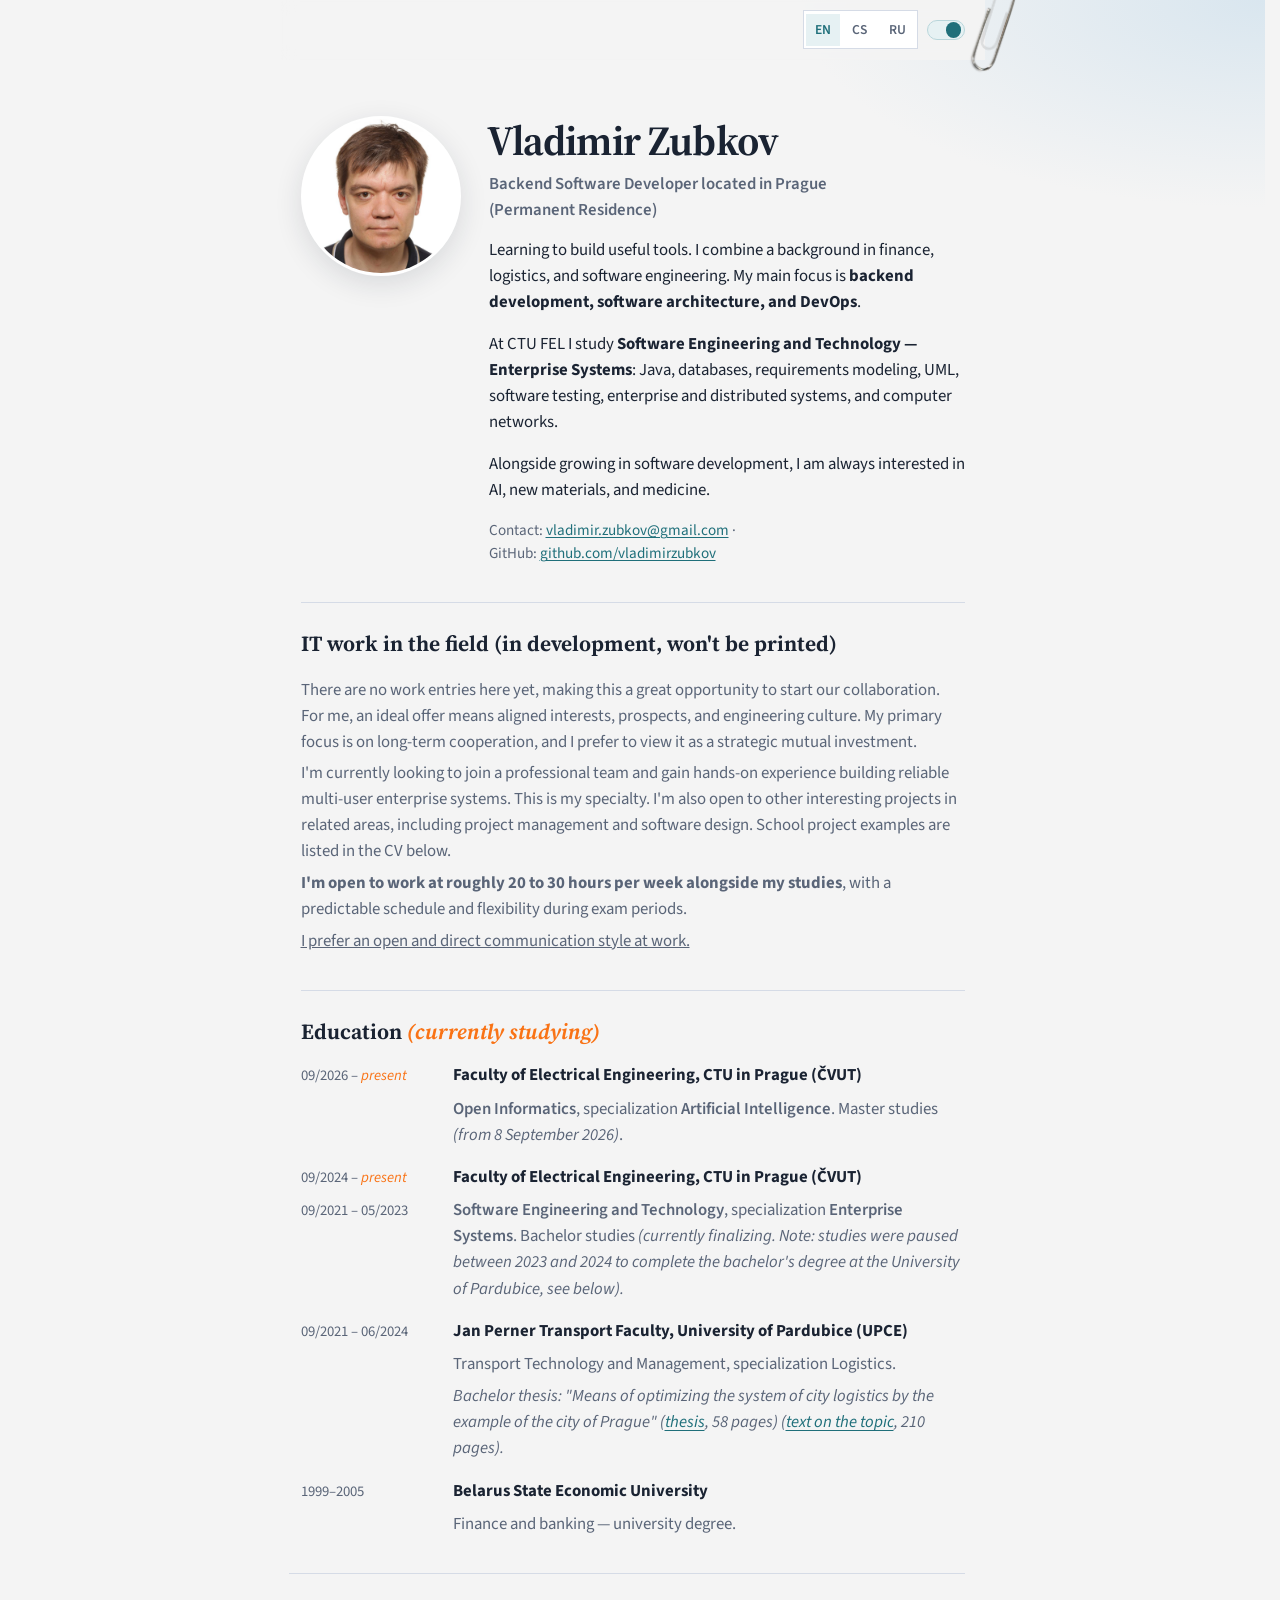
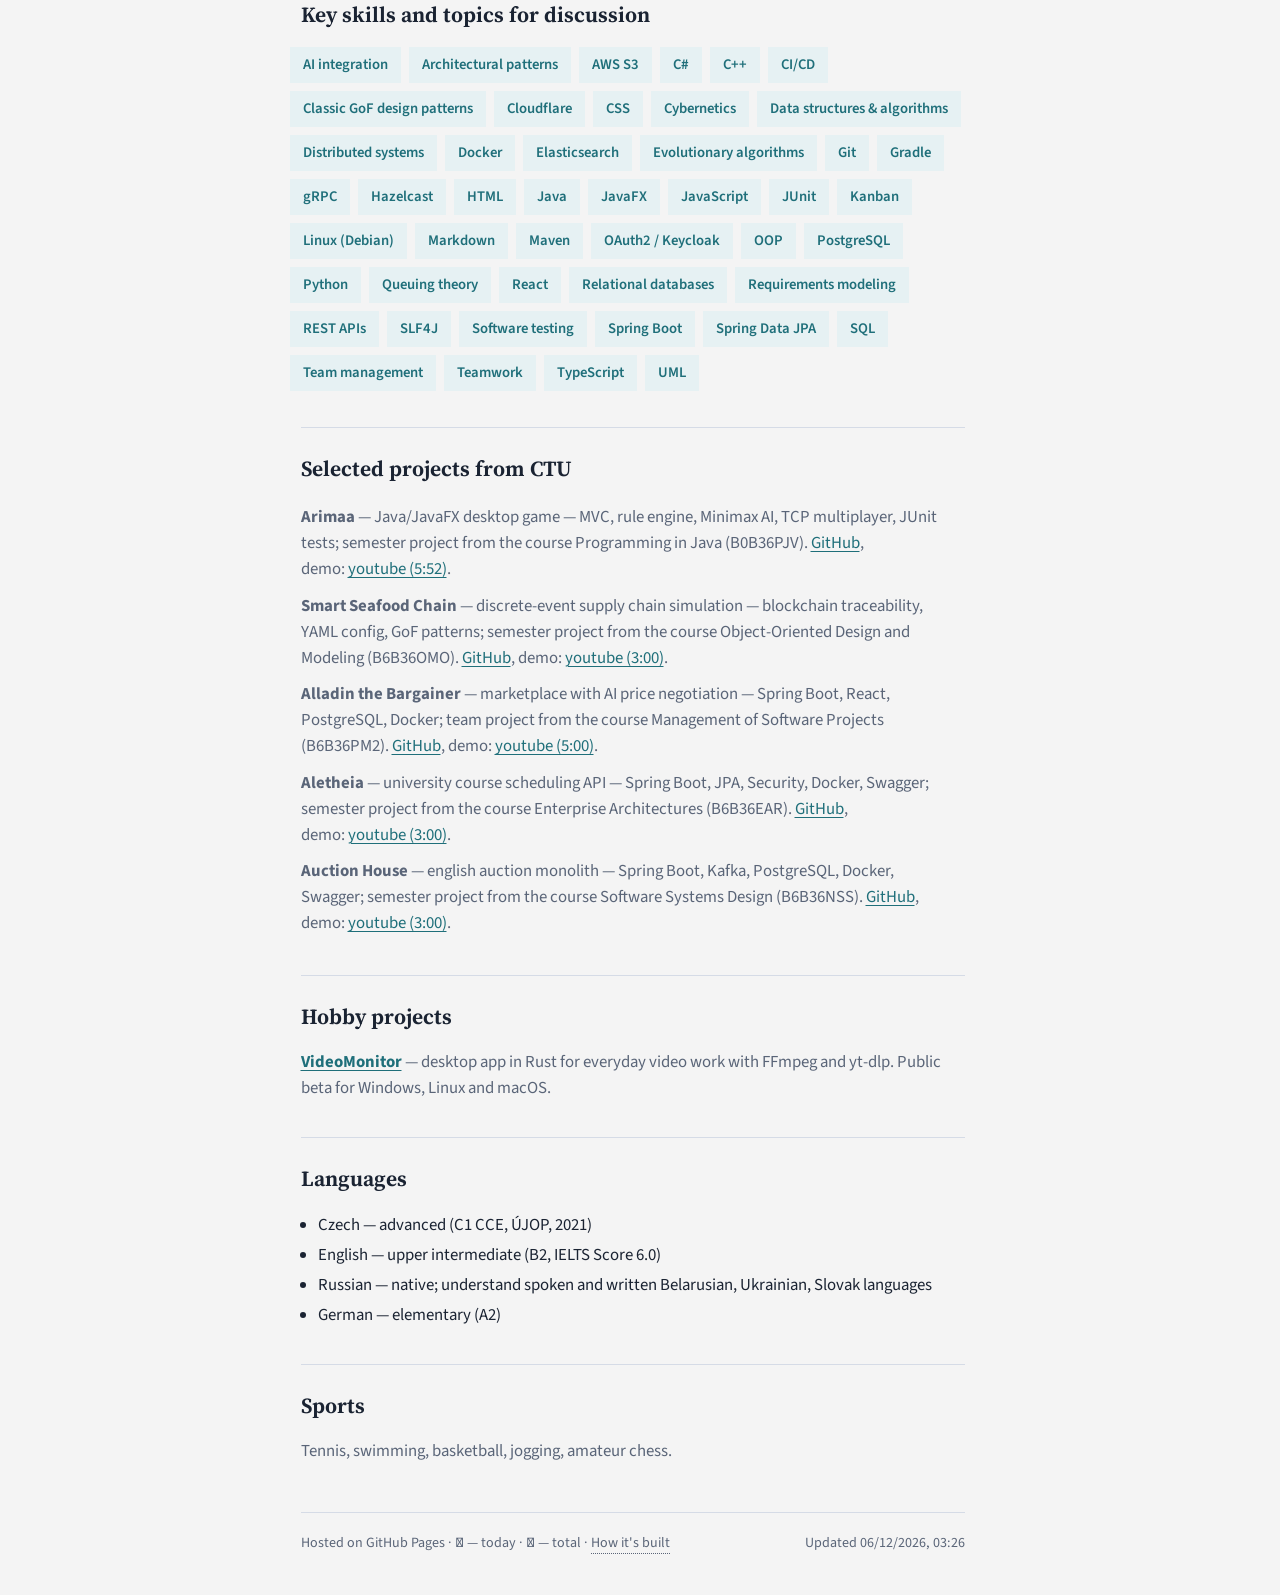
==== commit 410d69d2: "deploy: vladimirzubkov/cv@93312ce50a3d10c1e662e5281558cafdd91faf67 vladimirzubkov/cv@93312ce50a3d10c" ====
--- a/index.html
+++ b/index.html
@@ -10,7 +10,7 @@
   <link rel="preconnect" href="https://fonts.googleapis.com">
   <link rel="preconnect" href="https://fonts.gstatic.com" crossorigin>
   <link href="https://fonts.googleapis.com/css2?family=Source+Sans+3:wght@400;500;600;700&family=Source+Serif+4:opsz,wght@8..60,500;8..60,650&display=swap" rel="stylesheet">
-  <link rel="stylesheet" href="assets/styles.css?v=20260915e">
+  <link rel="stylesheet" href="assets/styles.css?v=20260930e">
 </head>
 <body>
   <div class="topbar is-sticky">
@@ -68,13 +68,13 @@
         I&apos;m currently looking to join a professional team and gain hands-on experience building reliable multi-user enterprise systems. This is my specialty. I&apos;m also open to other interesting projects in related areas. School project examples are listed in the CV below.
       </p>
       <p class="screen-only" data-i18n="work_it_schedule" data-i18n-html>
-        I&apos;m open to work at ~20 hours per week alongside my studies, with a predictable schedule and flexibility during exam periods.
+        <strong>I&apos;m open to work at roughly 20 to 30 hours per week alongside my studies</strong>, with a predictable schedule and flexibility during exam periods.
       </p>
       <p class="screen-only" data-i18n="work_it_style" data-i18n-html>
         <u>I prefer an open and direct communication style at work.</u>
       </p>
       <p class="print-block" data-i18n="work_it_print">
-        Looking to join a professional team building reliable multi-user enterprise systems. Open to ~20 hours per week alongside studies, with flexibility during exams. Direct communication style.
+        Looking to join a professional team building reliable multi-user enterprise systems. Open to roughly 20 to 30 hours per week alongside studies, with flexibility during exams. Direct communication style.
       </p>
     </section>
 
@@ -192,6 +192,13 @@
     </section>
 
     <section>
+      <h2 data-i18n="hobby">Hobby projects</h2>
+      <p class="work-item" data-i18n="work_videomonitor" data-i18n-html>
+        <a href="https://vladimirzubkov.github.io/VideoMonitorDocs/" class="print-explicit-url"><strong><span class="link-screen">VideoMonitor</span><span class="link-print">VideoMonitor</span></strong><span class="link-print"> (URL: <span class="link-print-url">vladimirzubkov.github.io/VideoMonitorDocs</span>)</span></a> — desktop app in Rust for everyday video work with FFmpeg and yt-dlp. Public beta for Windows, Linux and macOS.
+      </p>
+    </section>
+
+    <section>
       <h2 data-i18n="languages">Languages</h2>
       <ul class="plain">
         <li data-i18n="lang_cs">Czech — advanced (C1 CCE, ÚJOP, 2021)</li>
@@ -244,7 +251,7 @@
     </p>
   </footer>
   <div class="print-page-number" aria-hidden="true"></div>
-  <script src="i18n.js?v=20260918a"></script>
+  <script src="i18n.js?v=20261001c"></script>
   <script>CVI18n.init();</script>
 </body>
 </html>
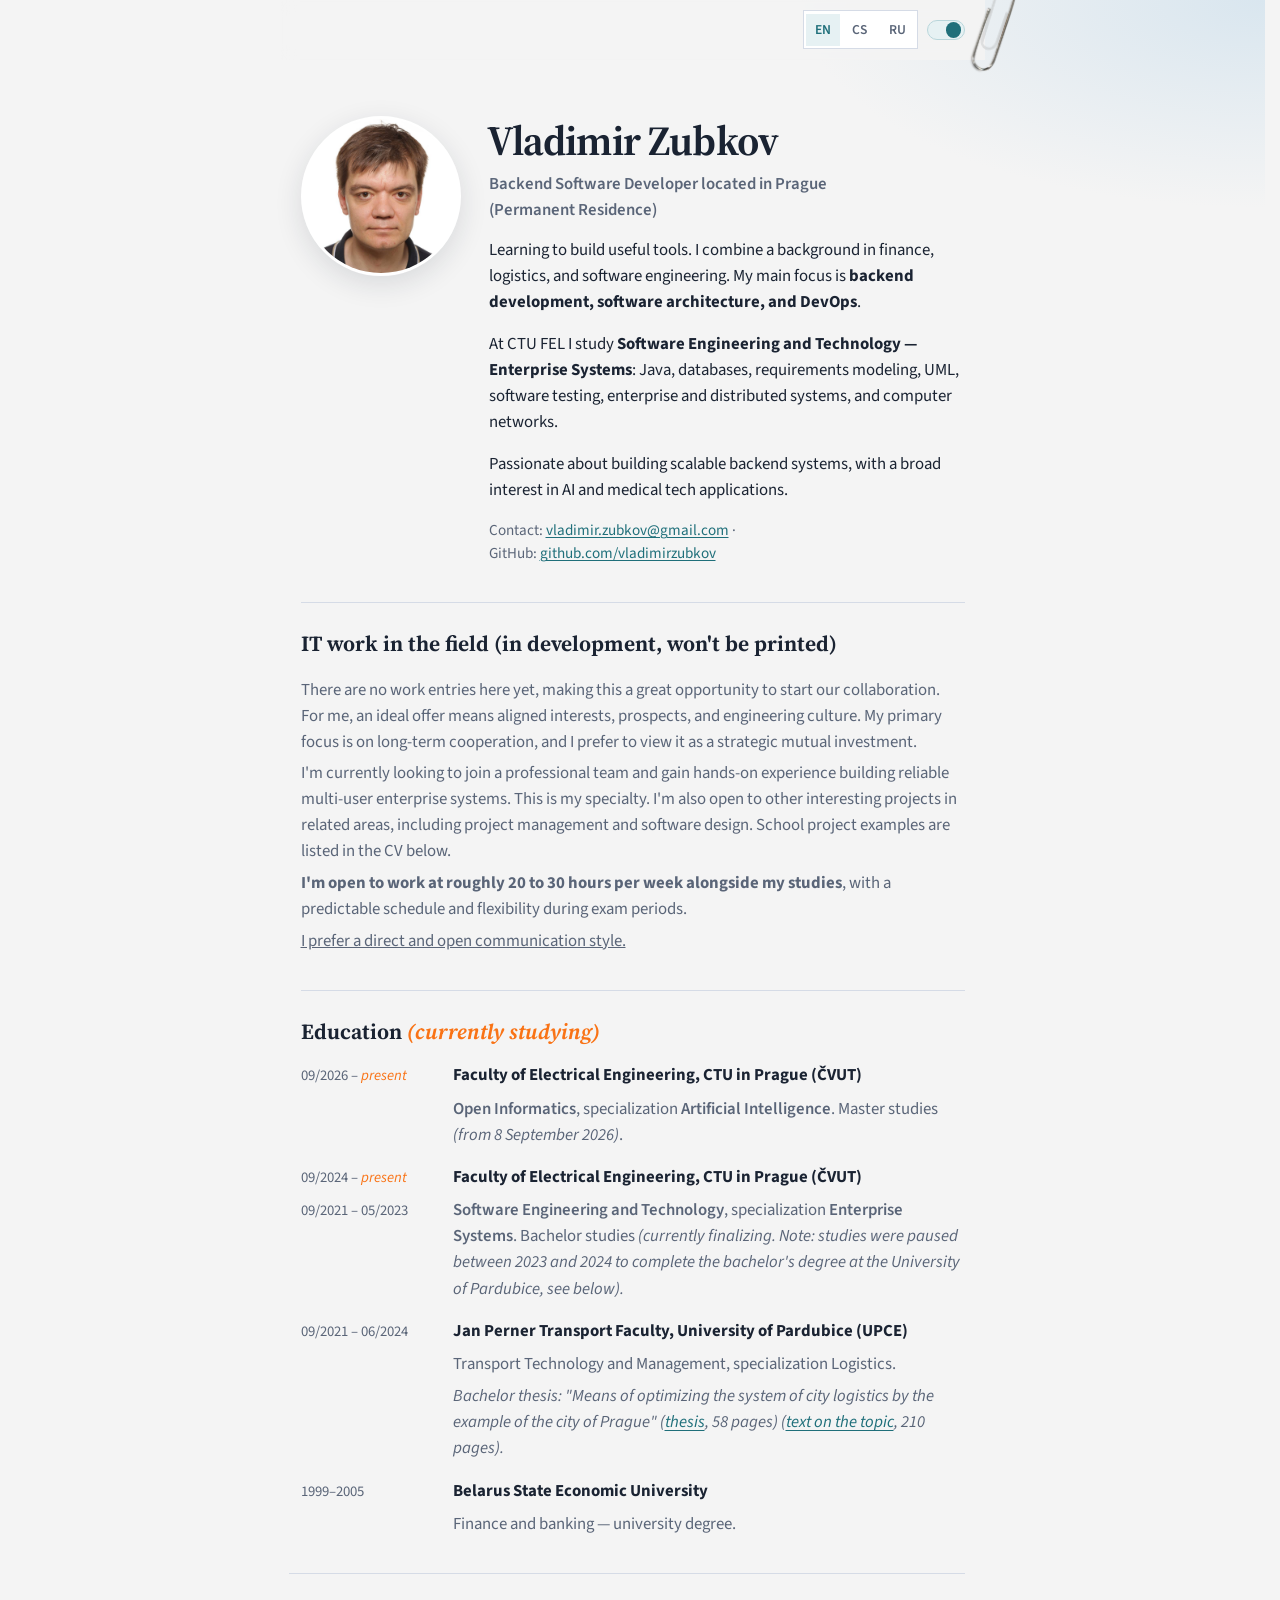
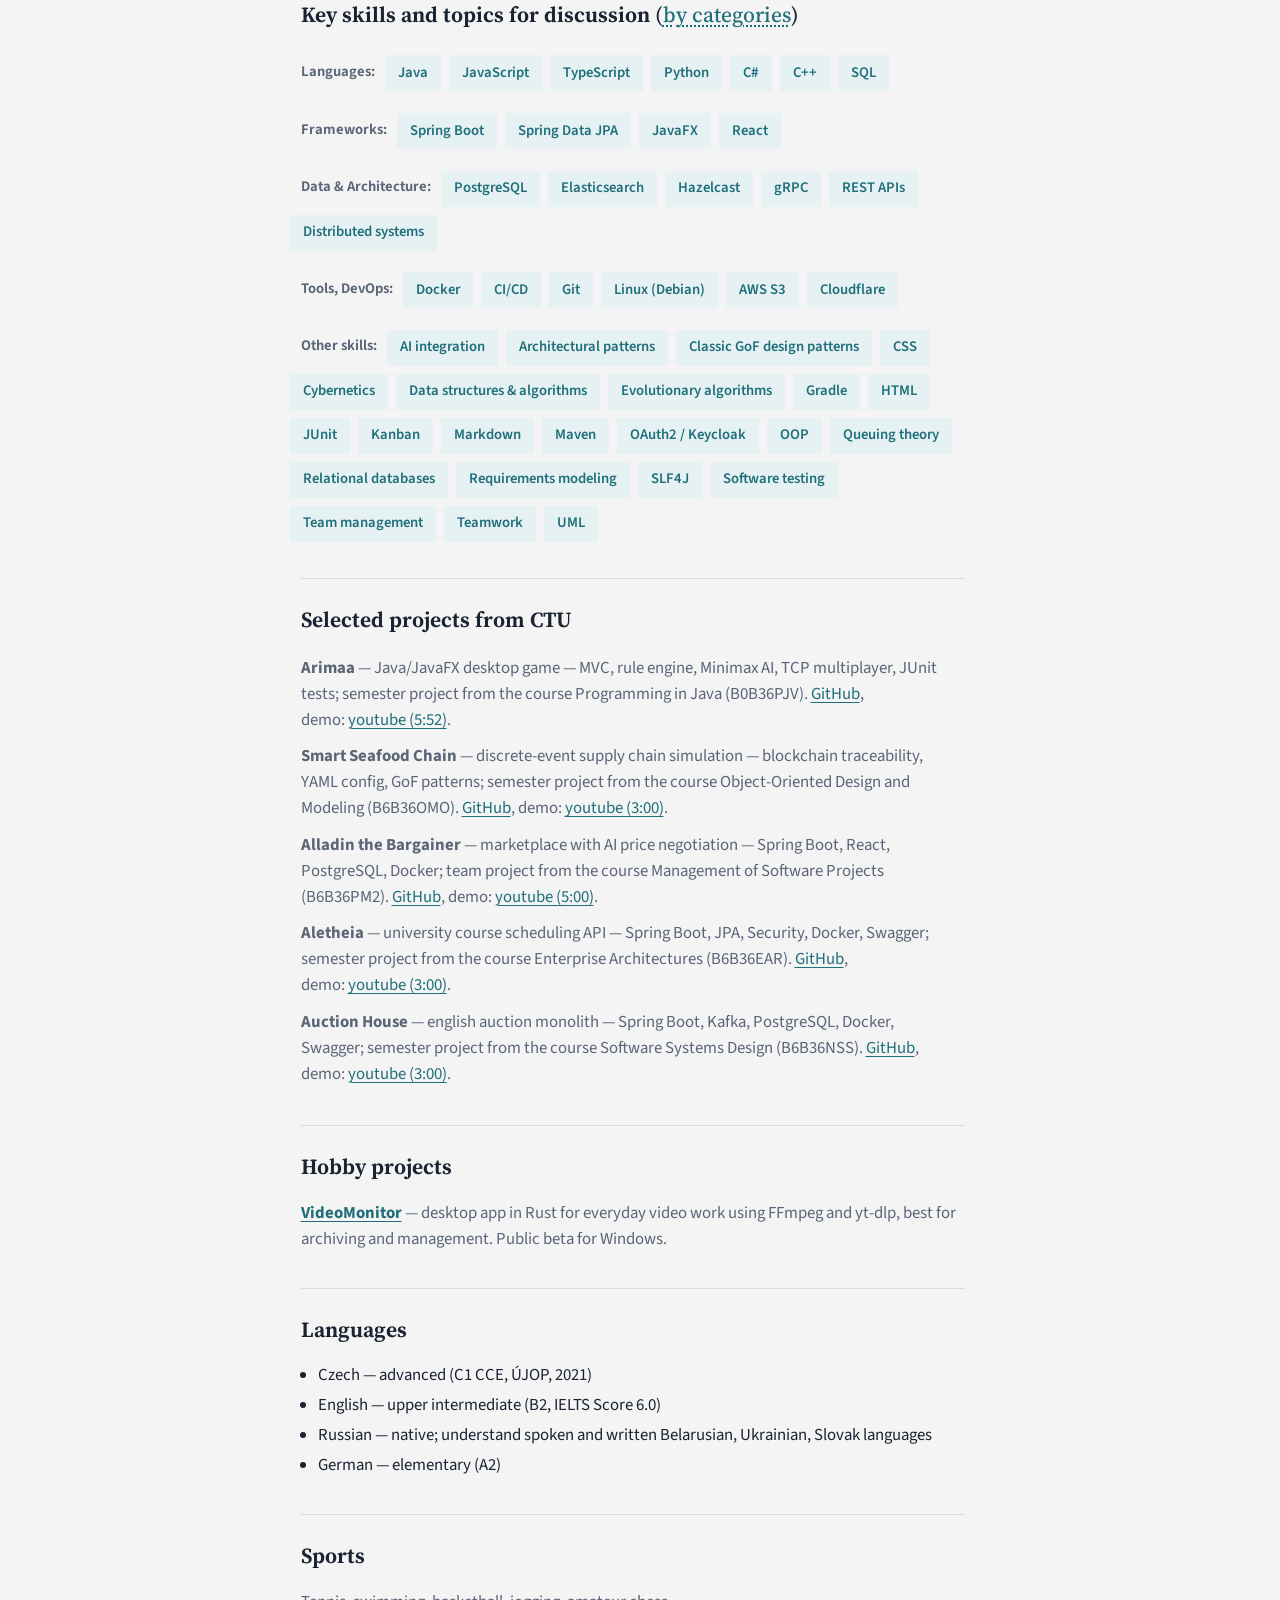
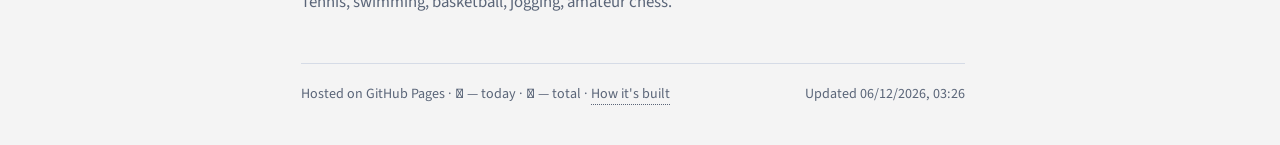
==== commit cf73d03b: "deploy: vladimirzubkov/cv@db4b27e0be72c8ddd994d8db49f35eddb92d975f vladimirzubkov/cv@db4b27e0be72c8d" ====
--- a/index.html
+++ b/index.html
@@ -10,7 +10,7 @@
   <link rel="preconnect" href="https://fonts.googleapis.com">
   <link rel="preconnect" href="https://fonts.gstatic.com" crossorigin>
   <link href="https://fonts.googleapis.com/css2?family=Source+Sans+3:wght@400;500;600;700&family=Source+Serif+4:opsz,wght@8..60,500;8..60,650&display=swap" rel="stylesheet">
-  <link rel="stylesheet" href="assets/styles.css?v=20260930e">
+  <link rel="stylesheet" href="assets/styles.css?v=20261004d">
 </head>
 <body>
   <div class="topbar is-sticky">
@@ -49,7 +49,7 @@
         At CTU FEL I study <strong>Software Engineering and Technology — Enterprise Systems</strong>: Java, databases, requirements modeling, UML, software testing, enterprise and distributed systems, and computer networks.
       </p>
       <p class="lede" data-i18n="lede_3" data-i18n-html>
-        Alongside growing in software development, I am always interested in AI, new materials, and medicine.
+        Passionate about building scalable backend systems, with a broad interest in AI and medical tech applications.
       </p>
       <p class="contacts" data-i18n="contacts_line" data-i18n-html>
         Contact:&nbsp;<a href="mailto:vladimir.zubkov@gmail.com">vladimir.zubkov@gmail.com</a> · GitHub:&nbsp;<a href="https://github.com/vladimirzubkov">github.com/vladimirzubkov</a>
@@ -71,10 +71,10 @@
         <strong>I&apos;m open to work at roughly 20 to 30 hours per week alongside my studies</strong>, with a predictable schedule and flexibility during exam periods.
       </p>
       <p class="screen-only" data-i18n="work_it_style" data-i18n-html>
-        <u>I prefer an open and direct communication style at work.</u>
+        <u>I prefer a direct and open communication style.</u>
       </p>
       <p class="print-block" data-i18n="work_it_print">
-        Looking to join a professional team building reliable multi-user enterprise systems. Open to roughly 20 to 30 hours per week alongside studies, with flexibility during exams. Direct communication style.
+        Looking to join a professional team building reliable multi-user enterprise systems. Open to roughly 20 to 30 hours per week alongside studies, with flexibility during exams. Prefer a direct and open communication style.
       </p>
     </section>
 
@@ -130,8 +130,17 @@
       </ul>
     </section>
 
-    <section class="skills">
-      <h2 data-i18n="skills">Key skills and topics for discussion</h2>
+    <section class="skills" data-skills-sort="categories">
+      <h2>
+        <span data-i18n="skills">Key skills and topics for discussion</span>
+        <span class="skills-sort">
+          (<button type="button" class="skills-sort-trigger" id="skills-sort-trigger" aria-haspopup="listbox" aria-expanded="false" aria-controls="skills-sort-menu"><span class="skills-sort-current" data-i18n="skills_sort_categories">by categories</span></button>)
+          <span class="skills-sort-menu" id="skills-sort-menu" role="listbox" hidden>
+            <button type="button" role="option" data-skills-sort="categories" data-i18n="skills_sort_categories" aria-selected="true">by categories</button>
+            <button type="button" role="option" data-skills-sort="alpha" data-i18n="skills_sort_alpha" aria-selected="false">alphabetically</button>
+          </span>
+        </span>
+      </h2>
       <ul class="chips" data-i18n="skills_chips" data-i18n-html>
         <li>Architectural patterns</li>
         <li>CI/CD</li>
@@ -194,7 +203,7 @@
     <section>
       <h2 data-i18n="hobby">Hobby projects</h2>
       <p class="work-item" data-i18n="work_videomonitor" data-i18n-html>
-        <a href="https://vladimirzubkov.github.io/VideoMonitorDocs/" class="print-explicit-url"><strong><span class="link-screen">VideoMonitor</span><span class="link-print">VideoMonitor</span></strong><span class="link-print"> (URL: <span class="link-print-url">vladimirzubkov.github.io/VideoMonitorDocs</span>)</span></a> — desktop app in Rust for everyday video work with FFmpeg and yt-dlp. Public beta for Windows, Linux and macOS.
+        <a href="https://vladimirzubkov.github.io/VideoMonitorDocs/" class="print-explicit-url"><strong><span class="link-screen">VideoMonitor</span><span class="link-print">VideoMonitor</span></strong><span class="link-print"> (URL: <span class="link-print-url">vladimirzubkov.github.io/VideoMonitorDocs</span>)</span></a> — desktop app in Rust for everyday video work using FFmpeg and yt-dlp, best for archiving and management. Public beta for Windows.
       </p>
     </section>
 
@@ -211,6 +220,7 @@
     <section>
       <h2 data-i18n="sports">Sports</h2>
       <p data-i18n="sports_body">Tennis, swimming, basketball, jogging, amateur chess.</p>
+
     </section>
   </main>
   </div>
@@ -251,7 +261,7 @@
     </p>
   </footer>
   <div class="print-page-number" aria-hidden="true"></div>
-  <script src="i18n.js?v=20261001c"></script>
+  <script src="i18n.js?v=20261004c"></script>
   <script>CVI18n.init();</script>
 </body>
 </html>
--- a/assets/styles.css
+++ b/assets/styles.css
@@ -669,8 +669,119 @@
     opacity 0.18s ease;
 }
 
+.chips li.skill-row-break {
+  flex: 1 0 100%;
+  width: 100%;
+  height: 0;
+  margin: 0.35rem 0 0;
+  padding: 0;
+  background: transparent;
+  border: 0;
+  box-shadow: none;
+  overflow: hidden;
+  pointer-events: none;
+}
+
+.chips li.skill-row-break:first-child {
+  margin-top: 0;
+}
+
+.chips li.skill-category {
+  /* Chips list is outdented; pull labels back under the section h2. */
+  flex: 0 0 auto;
+  margin: 0 0 0 calc(var(--chip-pad-x) - var(--chip-nudge));
+  padding: 0.35rem 0.15rem 0.35rem 0;
+  background: transparent;
+  color: var(--muted);
+  font-size: 0.92rem;
+  font-weight: 650;
+  border: 0;
+  box-shadow: none;
+  pointer-events: none;
+}
+
+.skill-category-label {
+  display: inline-block;
+  white-space: nowrap;
+}
+
 .chip-text {
   display: inline-block;
+}
+
+.skills-sort {
+  position: relative;
+  display: inline;
+  font-weight: 500;
+  white-space: nowrap;
+}
+
+.skills-sort-trigger {
+  appearance: none;
+  border: 0;
+  background: transparent;
+  padding: 0;
+  margin: 0;
+  font: inherit;
+  font-weight: inherit;
+  color: var(--accent);
+  cursor: pointer;
+  text-decoration: underline;
+  text-decoration-style: dotted;
+  text-underline-offset: 0.15em;
+}
+
+.skills-sort-trigger:hover,
+.skills-sort-trigger:focus-visible {
+  color: var(--ink);
+}
+
+.skills-sort-menu {
+  position: absolute;
+  left: 0;
+  top: calc(100% + 0.3rem);
+  z-index: 40;
+  display: flex;
+  flex-direction: column;
+  gap: 0.1rem;
+  min-width: 11rem;
+  padding: 0.3rem;
+  background: var(--paper);
+  color: var(--ink);
+  border: 1px solid var(--line);
+  border-radius: 0.35rem;
+  box-shadow: 0 0.45rem 1.4rem rgba(26, 35, 50, 0.14);
+}
+
+.skills-sort-menu[hidden] {
+  display: none;
+}
+
+.skills-sort-menu button {
+  appearance: none;
+  border: 0;
+  background: transparent;
+  color: inherit;
+  font: inherit;
+  font-size: 0.95rem;
+  font-weight: 500;
+  text-align: left;
+  padding: 0.4rem 0.55rem;
+  border-radius: 0.25rem;
+  cursor: pointer;
+}
+
+.skills-sort-menu button:hover,
+.skills-sort-menu button:focus-visible {
+  background: var(--accent-soft);
+  color: var(--accent);
+}
+
+.skills-sort-menu button.is-selected,
+.skills-sort-menu button[aria-selected="true"] {
+  background: var(--accent-soft);
+  color: var(--accent);
+  font-weight: 650;
 }
 
 @media screen {
@@ -693,6 +804,15 @@
     opacity: 1;
     border-color: transparent;
     box-shadow: inset 0 0 0 3px var(--skill-primary-border);
+  }
+
+  section.skills.is-skill-focus .chips li.skill-category,
+  section.skills.is-skill-focus .chips li.skill-row-break {
+    background: transparent;
+    color: var(--muted);
+    opacity: 1;
+    border: 0;
+    box-shadow: none;
   }
 
   section.work-projects .work-item {
@@ -1092,6 +1212,41 @@
     font-size: calc(12pt * var(--print-u)) !important;
   }
 
+  html.is-print-measure .chips li.skill-row-break {
+    flex: 1 0 100% !important;
+    width: 100% !important;
+    height: 0 !important;
+    margin: calc(1mm * var(--print-u)) 0 0 !important;
+    padding: 0 !important;
+    background: transparent !important;
+    border: 0 !important;
+    box-shadow: none !important;
+  }
+
+  html.is-print-measure .chips li.skill-row-break:first-child {
+    margin-top: 0 !important;
+  }
+
+  html.is-print-measure .chips li.skill-category {
+    flex: 0 0 auto !important;
+    margin: 0 0 0 calc(var(--chip-pad-x) - var(--chip-nudge)) !important;
+    padding: calc(0.7mm * var(--print-u)) calc(0.6mm * var(--print-u)) calc(0.7mm * var(--print-u)) 0 !important;
+    background: transparent !important;
+    color: #555 !important;
+    font-size: calc(12pt * var(--print-u)) !important;
+    border: 0 !important;
+    box-shadow: none !important;
+  }
+
+  html.is-print-measure .skills-sort-menu {
+    display: none !important;
+  }
+
+  html.is-print-measure .skills-sort-trigger {
+    color: inherit !important;
+    text-decoration: none !important;
+  }
+
   html.is-print-measure .hero {
     display: grid !important;
     grid-template-columns: calc(32mm * var(--print-u)) 1fr !important;
@@ -1585,6 +1740,42 @@
     border: 0.3pt solid #e0e0e0 !important;
   }
 
+  .chips li.skill-row-break {
+    flex: 1 0 100% !important;
+    width: 100% !important;
+    height: 0 !important;
+    margin: calc(1mm * var(--print-u)) 0 0 !important;
+    padding: 0 !important;
+    background: transparent !important;
+    border: 0 !important;
+    box-shadow: none !important;
+  }
+
+  .chips li.skill-row-break:first-child {
+    margin-top: 0 !important;
+  }
+
+  .chips li.skill-category {
+    flex: 0 0 auto !important;
+    margin: 0 0 0 calc(var(--chip-pad-x) - var(--chip-nudge)) !important;
+    padding: calc(0.7mm * var(--print-u)) calc(0.6mm * var(--print-u)) calc(0.7mm * var(--print-u)) 0 !important;
+    background: transparent !important;
+    color: #555 !important;
+    font-size: calc(12pt * var(--print-u)) !important;
+    border: 0 !important;
+    box-shadow: none !important;
+  }
+
+  .skills-sort-menu {
+    display: none !important;
+  }
+
+  .skills-sort-trigger {
+    color: inherit !important;
+    text-decoration: none !important;
+    cursor: default !important;
+  }
+
   .plain {
     padding-left: calc(4.8mm * var(--print-u)) !important;
     margin-left: var(--print-content-nudge) !important;
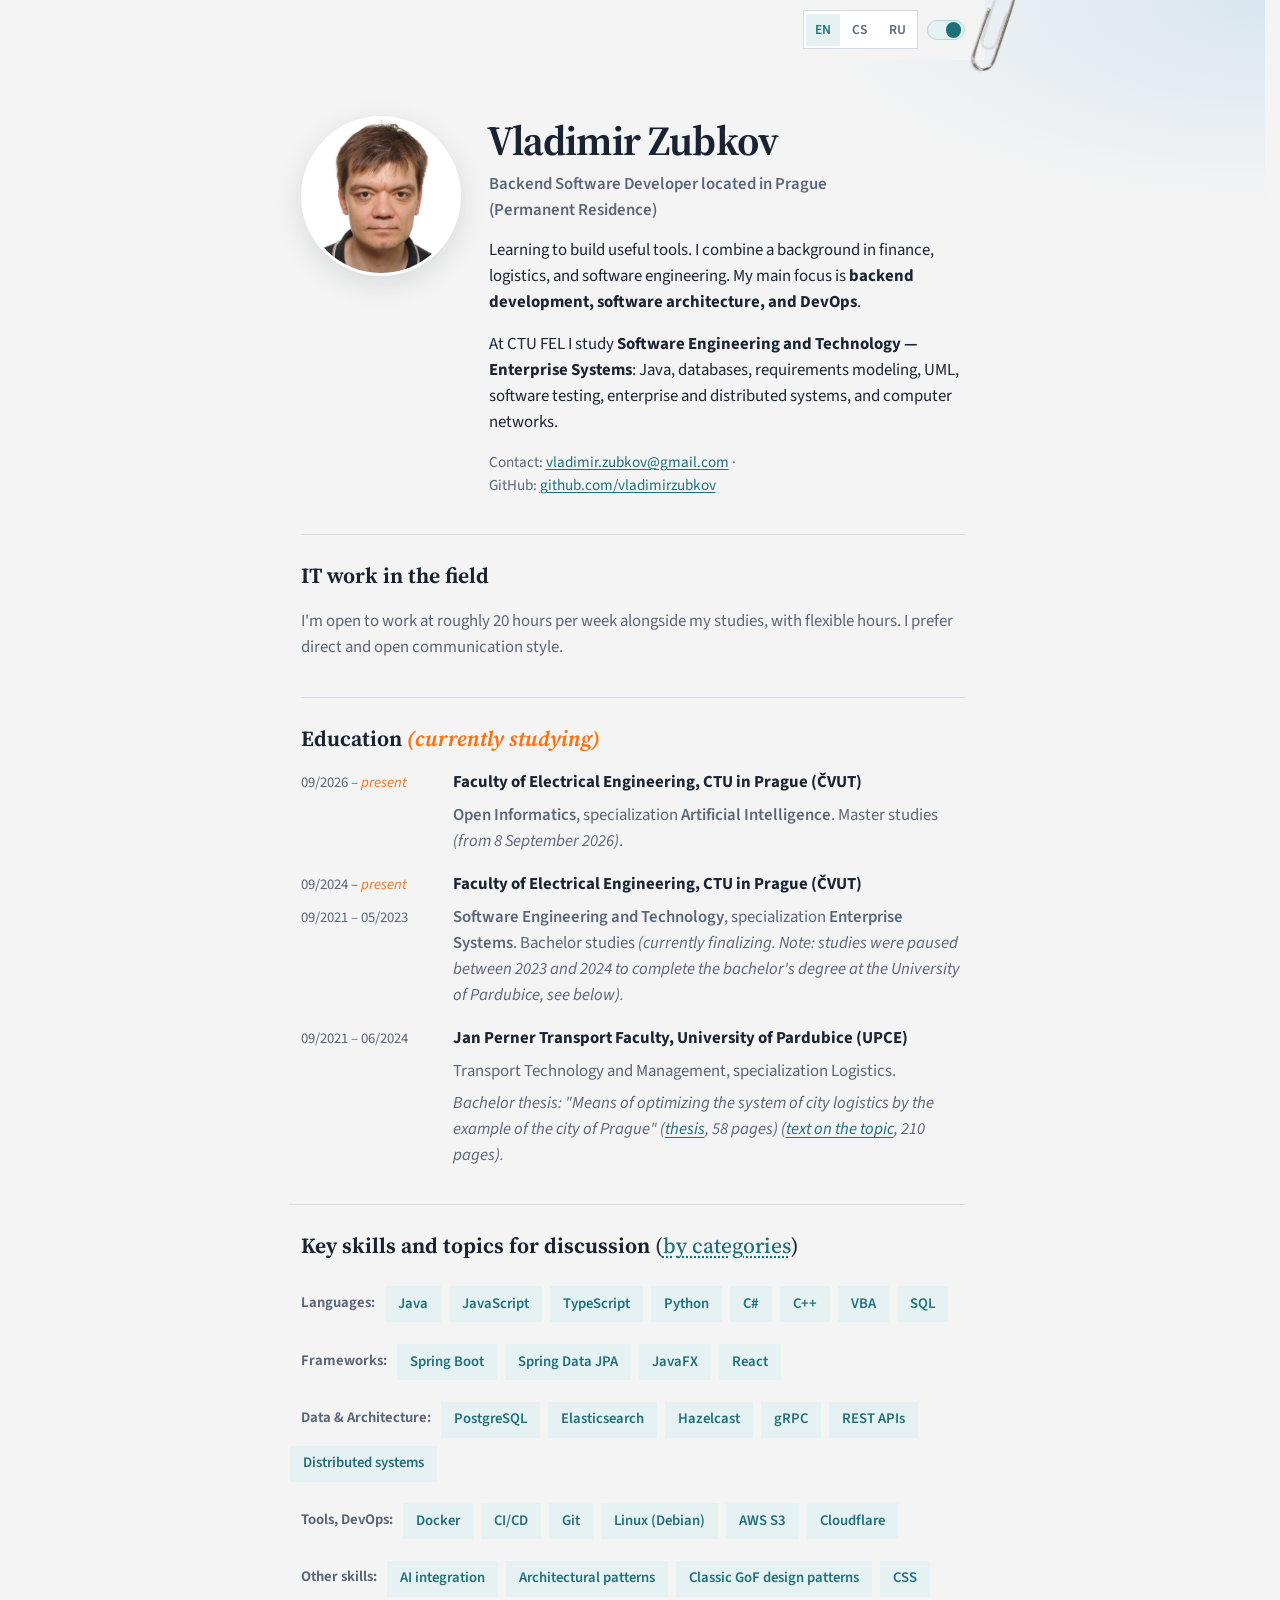
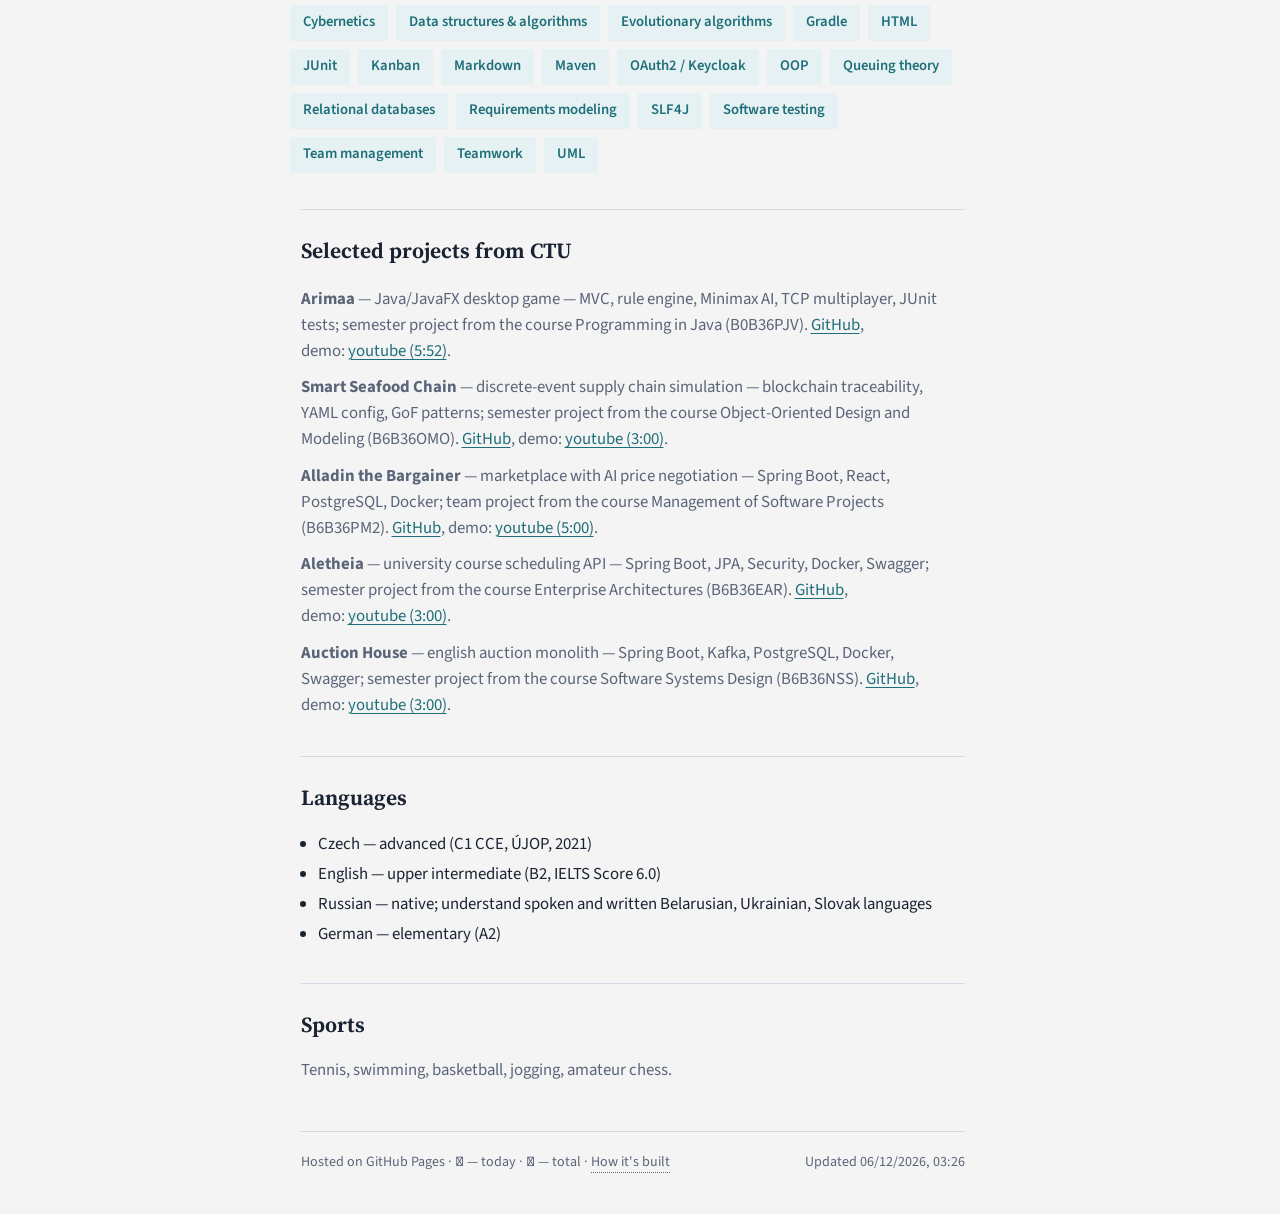
==== commit 5717930d: "deploy: vladimirzubkov/cv@522863e3cf09a73a444c5cdcdbd5f41d38a98a1e vladimirzubkov/cv@522863e3cf09a73" ====
--- a/index.html
+++ b/index.html
@@ -10,7 +10,7 @@
   <link rel="preconnect" href="https://fonts.googleapis.com">
   <link rel="preconnect" href="https://fonts.gstatic.com" crossorigin>
   <link href="https://fonts.googleapis.com/css2?family=Source+Sans+3:wght@400;500;600;700&family=Source+Serif+4:opsz,wght@8..60,500;8..60,650&display=swap" rel="stylesheet">
-  <link rel="stylesheet" href="assets/styles.css?v=20261004d">
+  <link rel="stylesheet" href="assets/styles.css?v=20261028d">
 </head>
 <body>
   <div class="topbar is-sticky">
@@ -48,9 +48,6 @@
       <p class="lede" data-i18n="lede_2" data-i18n-html>
         At CTU FEL I study <strong>Software Engineering and Technology — Enterprise Systems</strong>: Java, databases, requirements modeling, UML, software testing, enterprise and distributed systems, and computer networks.
       </p>
-      <p class="lede" data-i18n="lede_3" data-i18n-html>
-        Passionate about building scalable backend systems, with a broad interest in AI and medical tech applications.
-      </p>
       <p class="contacts" data-i18n="contacts_line" data-i18n-html>
         Contact:&nbsp;<a href="mailto:vladimir.zubkov@gmail.com">vladimir.zubkov@gmail.com</a> · GitHub:&nbsp;<a href="https://github.com/vladimirzubkov">github.com/vladimirzubkov</a>
       </p>
@@ -60,21 +57,9 @@
 
   <main class="lang-fade-target">
     <section class="work-it">
-      <h2 class="screen-only" data-i18n="work_it_title">IT work in the field (in development, won't be printed)</h2>
-      <p class="screen-only" data-i18n="work_it_empty" data-i18n-html>
-        This section is empty for now. You can change that. When the stars align for both of us, an entry will appear here. For me that means a match of interest, prospects, company name, and salary.
-      </p>
-      <p class="screen-only" data-i18n="work_it_seeking" data-i18n-html>
-        I&apos;m currently looking to join a professional team and gain hands-on experience building reliable multi-user enterprise systems. This is my specialty. I&apos;m also open to other interesting projects in related areas. School project examples are listed in the CV below.
-      </p>
-      <p class="screen-only" data-i18n="work_it_schedule" data-i18n-html>
-        <strong>I&apos;m open to work at roughly 20 to 30 hours per week alongside my studies</strong>, with a predictable schedule and flexibility during exam periods.
-      </p>
-      <p class="screen-only" data-i18n="work_it_style" data-i18n-html>
-        <u>I prefer a direct and open communication style.</u>
-      </p>
-      <p class="print-block" data-i18n="work_it_print">
-        Looking to join a professional team building reliable multi-user enterprise systems. Open to roughly 20 to 30 hours per week alongside studies, with flexibility during exams. Prefer a direct and open communication style.
+      <h2 data-i18n="work_it_title">IT work in the field</h2>
+      <p data-i18n="work_it_body">
+        I&apos;m open to work at roughly 20 hours per week alongside my studies, with flexible hours. I prefer direct and open communication style.
       </p>
     </section>
 
@@ -116,7 +101,7 @@
             </div>
           </div>
         </li>
-        <li>
+        <li hidden>
           <div class="timeline-head">
             <span class="when-primary" data-i18n="edu_bseu_when">1999–2005</span>
             <strong data-i18n="edu_bseu_school">Belarus State Economic University</strong>
@@ -178,10 +163,11 @@
         <li>Software testing</li>
         <li>TypeScript</li>
         <li>UML</li>
+        <li>VBA</li>
       </ul>
     </section>
 
-    <section class="work-projects">
+    <section class="work-projects screen-only">
       <h2 data-i18n="work">Selected projects from CTU</h2>
       <p class="work-item" data-project="arimaa" data-i18n="work_arimaa" data-i18n-html>
         <strong>Arimaa</strong> — Java/JavaFX desktop game — MVC, rule engine, Minimax AI, TCP multiplayer, JUnit tests; semester project B0B36PJV. <a href="https://github.com/vladimirzubkov/sem-pjv-arimaa">GitHub</a>, demo:&nbsp;<a href="https://youtu.be/r9iUenDT7Mc" class="project-demo">youtube&nbsp;(5:52)</a>.
@@ -200,7 +186,7 @@
       </p>
     </section>
 
-    <section>
+    <section hidden>
       <h2 data-i18n="hobby">Hobby projects</h2>
       <p class="work-item" data-i18n="work_videomonitor" data-i18n-html>
         <a href="https://vladimirzubkov.github.io/VideoMonitorDocs/" class="print-explicit-url"><strong><span class="link-screen">VideoMonitor</span><span class="link-print">VideoMonitor</span></strong><span class="link-print"> (URL: <span class="link-print-url">vladimirzubkov.github.io/VideoMonitorDocs</span>)</span></a> — desktop app in Rust for everyday video work using FFmpeg and yt-dlp, best for archiving and management. Public beta for Windows.
@@ -261,7 +247,7 @@
     </p>
   </footer>
   <div class="print-page-number" aria-hidden="true"></div>
-  <script src="i18n.js?v=20261004c"></script>
+  <script src="i18n.js?v=20261028c"></script>
   <script>CVI18n.init();</script>
 </body>
 </html>
--- a/assets/styles.css
+++ b/assets/styles.css
@@ -562,6 +562,11 @@
   display: block;
 }
 
+.timeline li[hidden],
+section[hidden] {
+  display: none !important;
+}
+
 .timeline-head,
 .timeline-body {
   display: grid;
@@ -1672,6 +1677,11 @@
     display: block !important;
   }
 
+  .timeline li[hidden],
+  section[hidden] {
+    display: none !important;
+  }
+
   .timeline-head,
   .timeline-body {
     display: grid !important;
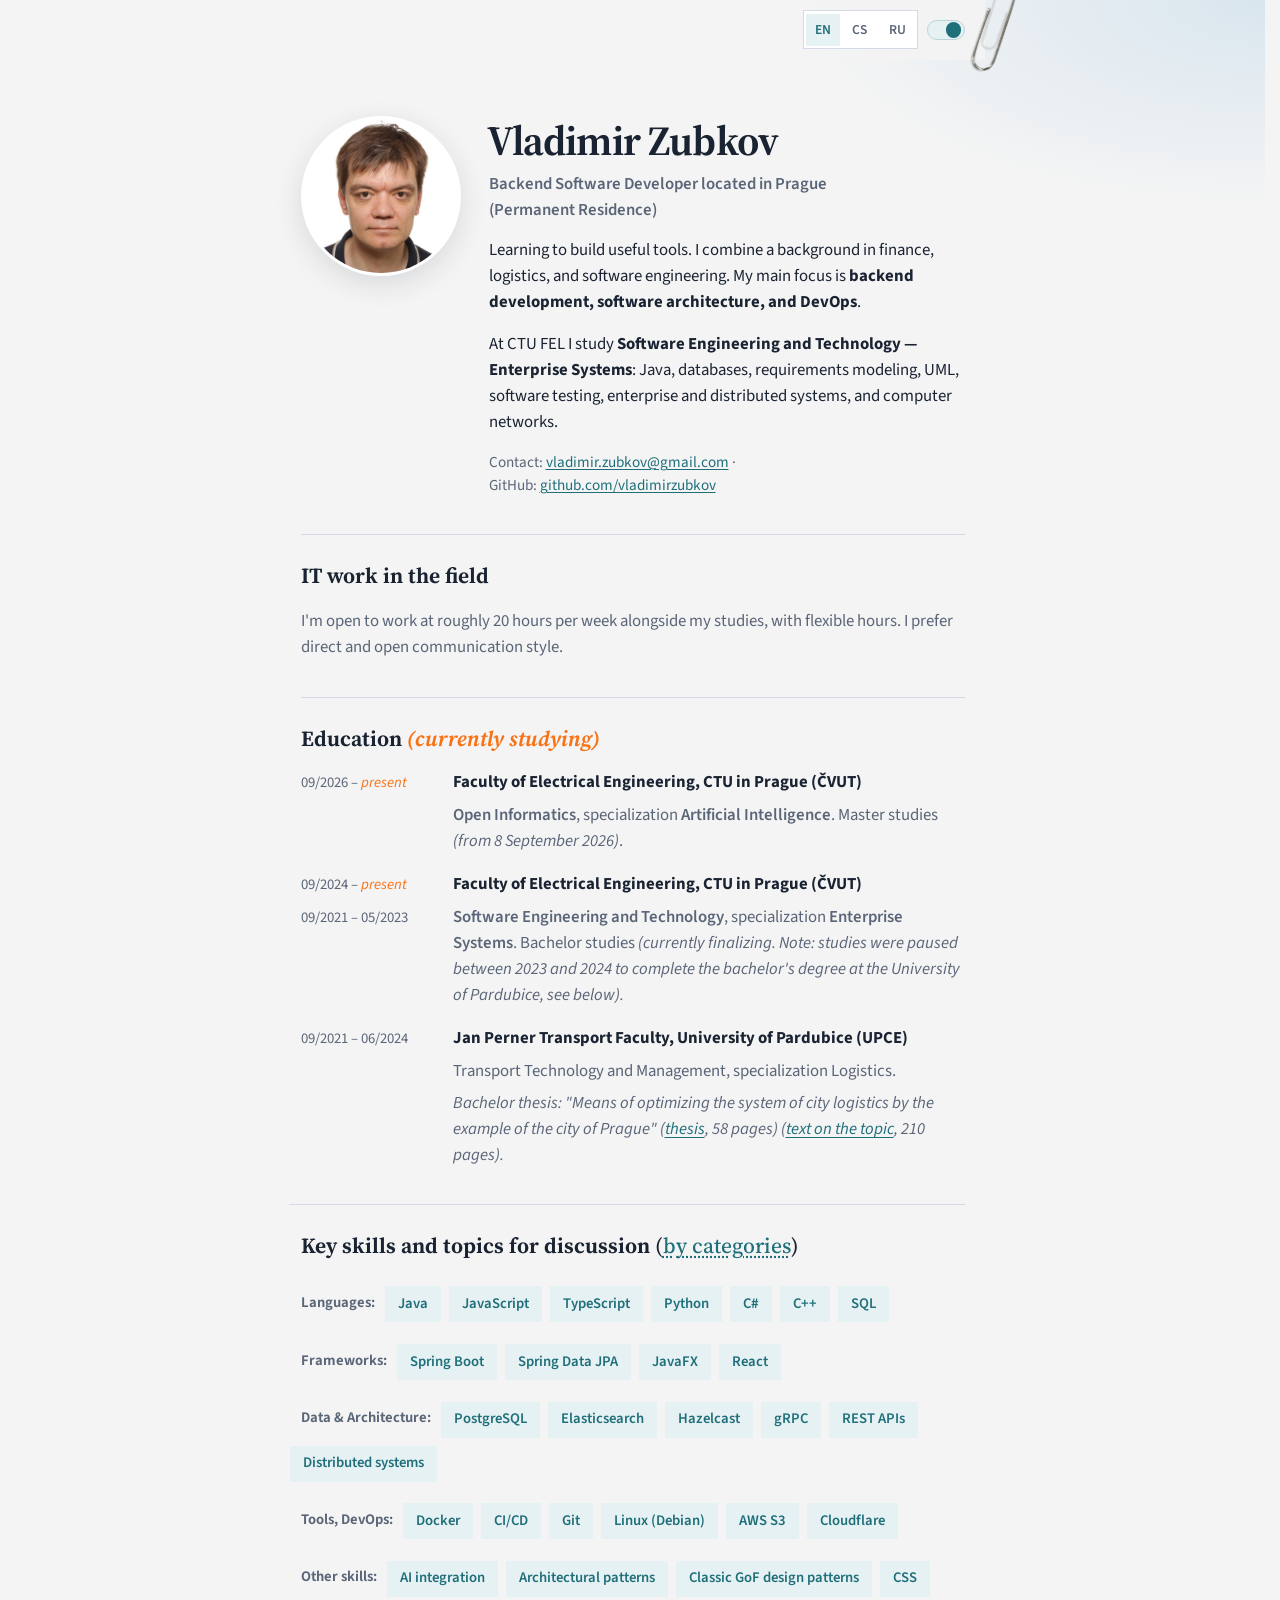
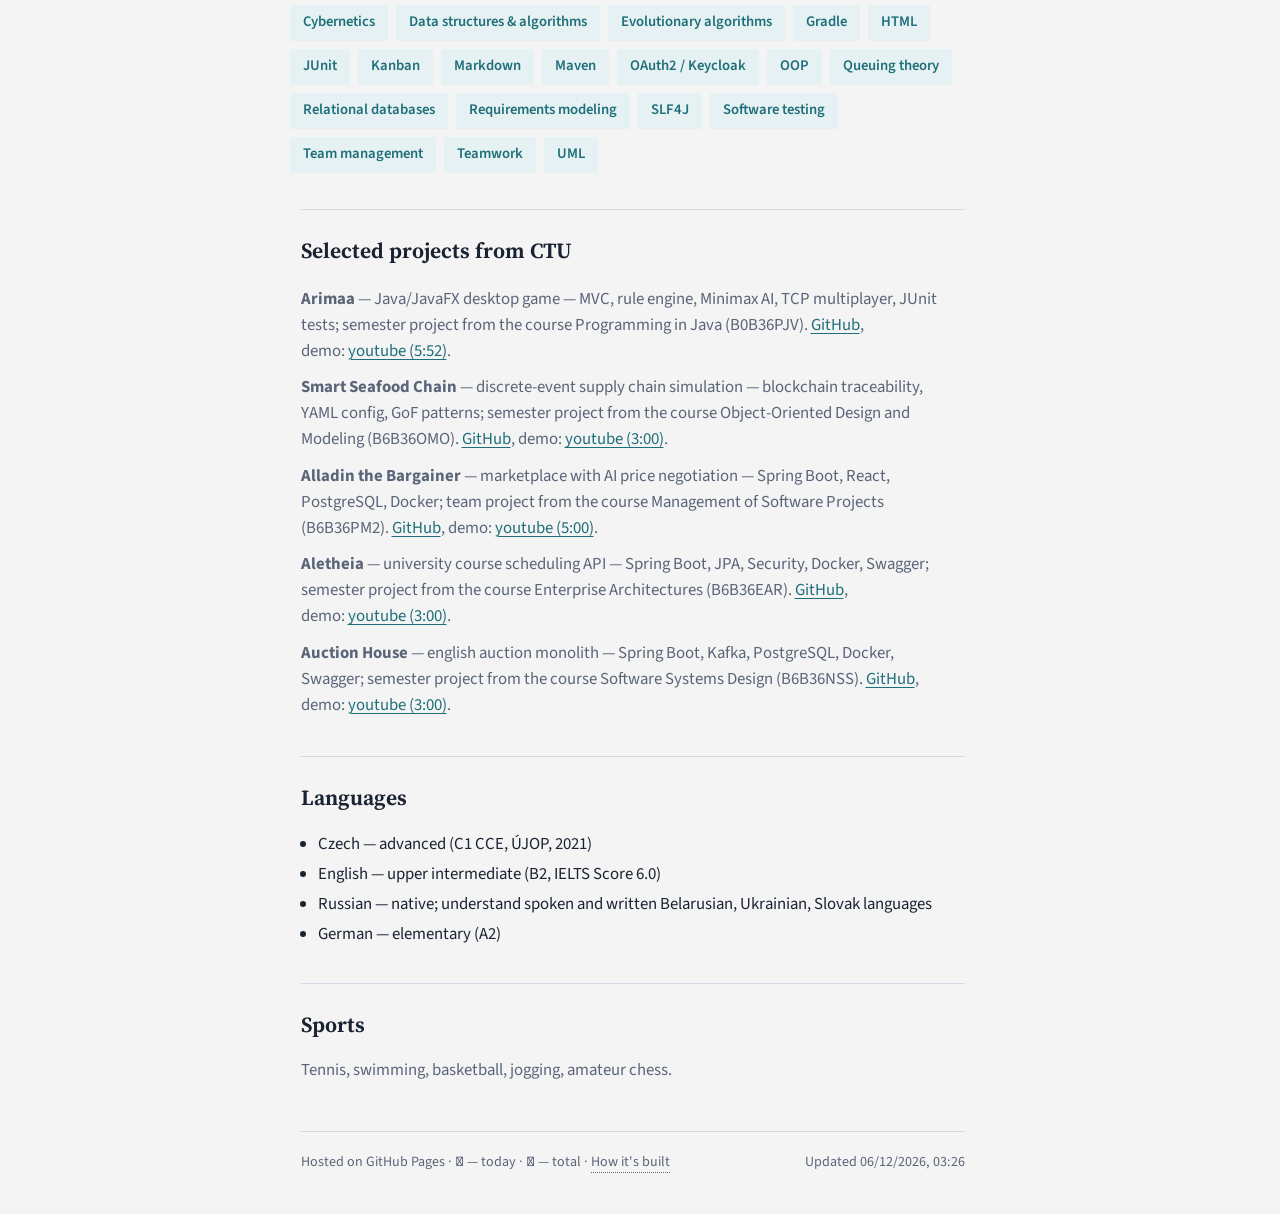
==== commit 5f22462b: "deploy: vladimirzubkov/cv@db1a302a34f9f9afa902f8a6808b376f3855e0e7 vladimirzubkov/cv@db1a302a34f9f9a" ====
--- a/index.html
+++ b/index.html
@@ -3,6 +3,7 @@
 <head>
   <meta charset="utf-8">
   <meta name="viewport" content="width=device-width, initial-scale=1">
+  <meta name="google-site-verification" content="WZJEa6_r727RZ9sNsa0Uo_XzJ357aVYWMFtimhWDbWM">
   <title data-i18n="meta_title">Vladimir Zubkov, cv</title>
   <meta name="description" data-i18n="meta_desc" content="Professional cv of Vladimir Zubkov – Software Engineering, Java, Python, and more. CTU, Prague.">
   <link rel="icon" href="assets/favicon.png" type="image/png">
@@ -163,7 +164,6 @@
         <li>Software testing</li>
         <li>TypeScript</li>
         <li>UML</li>
-        <li>VBA</li>
       </ul>
     </section>
 
@@ -247,7 +247,7 @@
     </p>
   </footer>
   <div class="print-page-number" aria-hidden="true"></div>
-  <script src="i18n.js?v=20261028c"></script>
+  <script src="i18n.js?v=20261114a"></script>
   <script>CVI18n.init();</script>
 </body>
 </html>
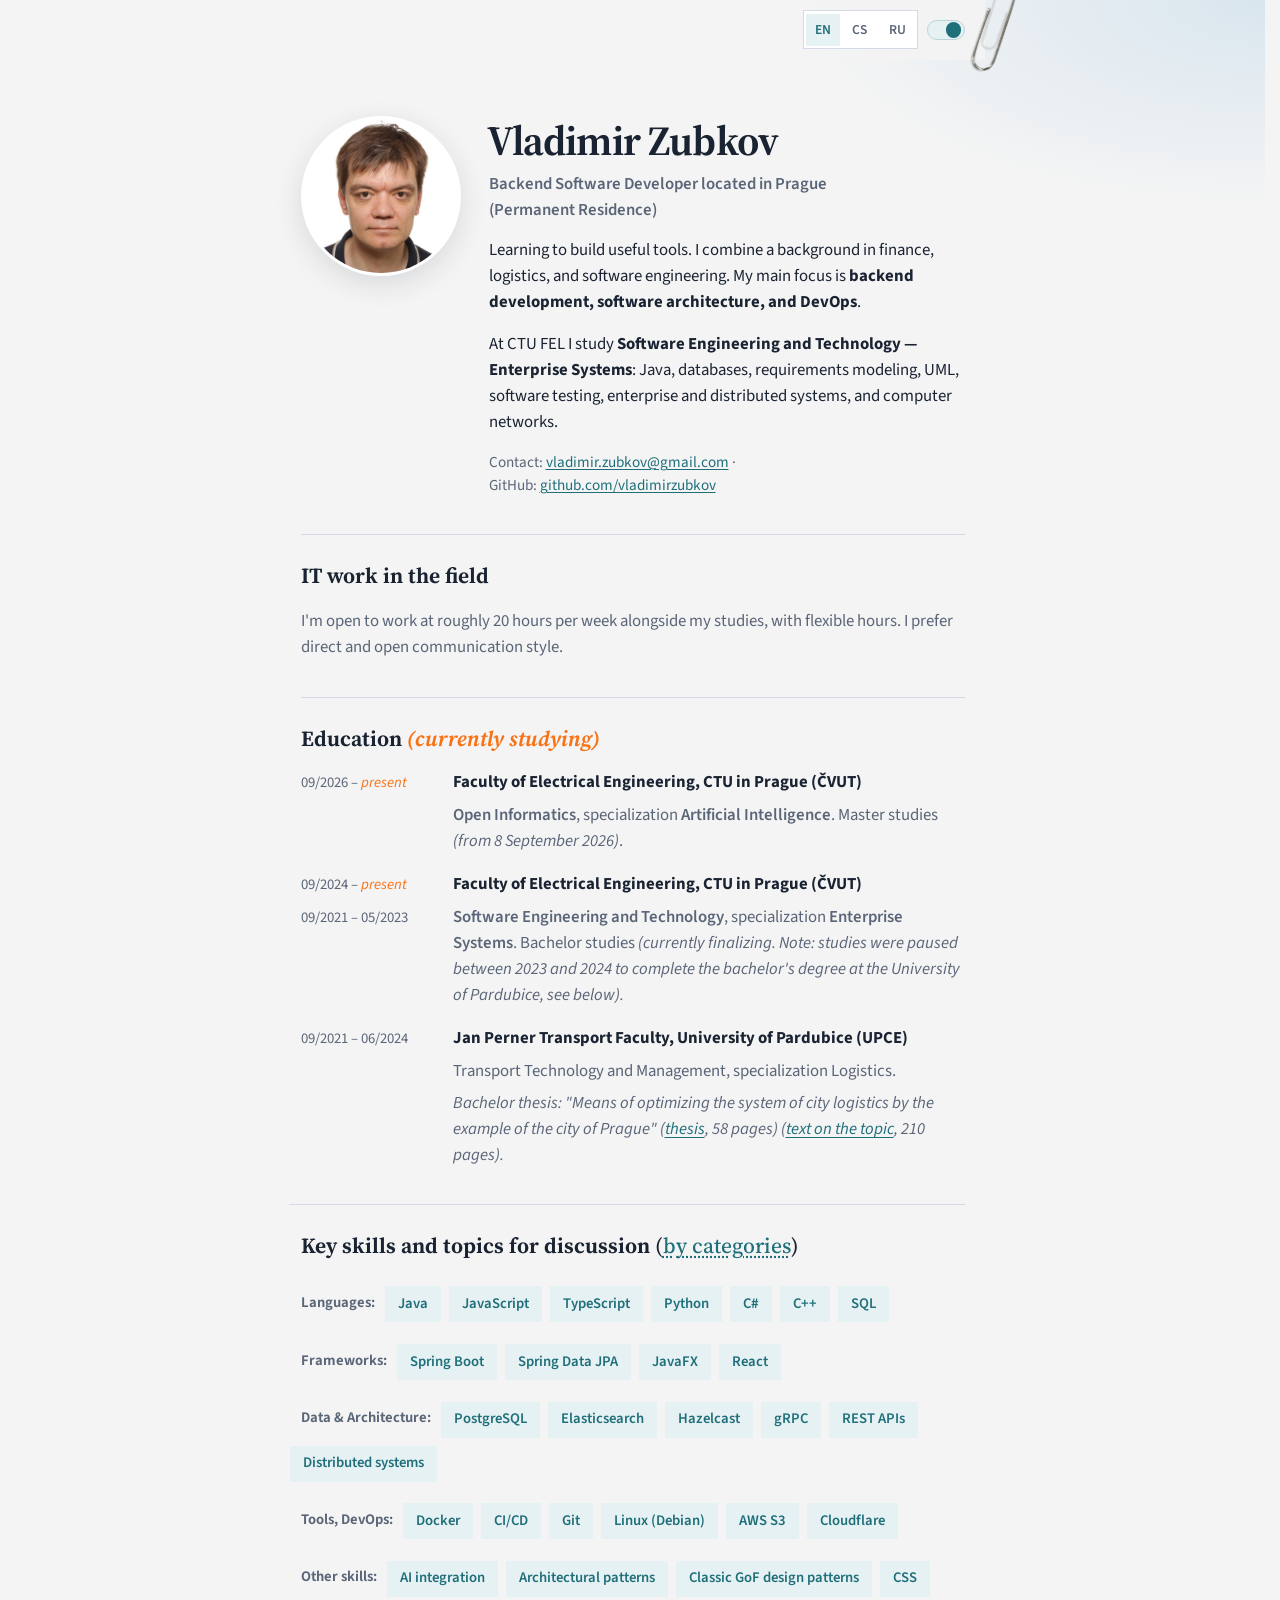
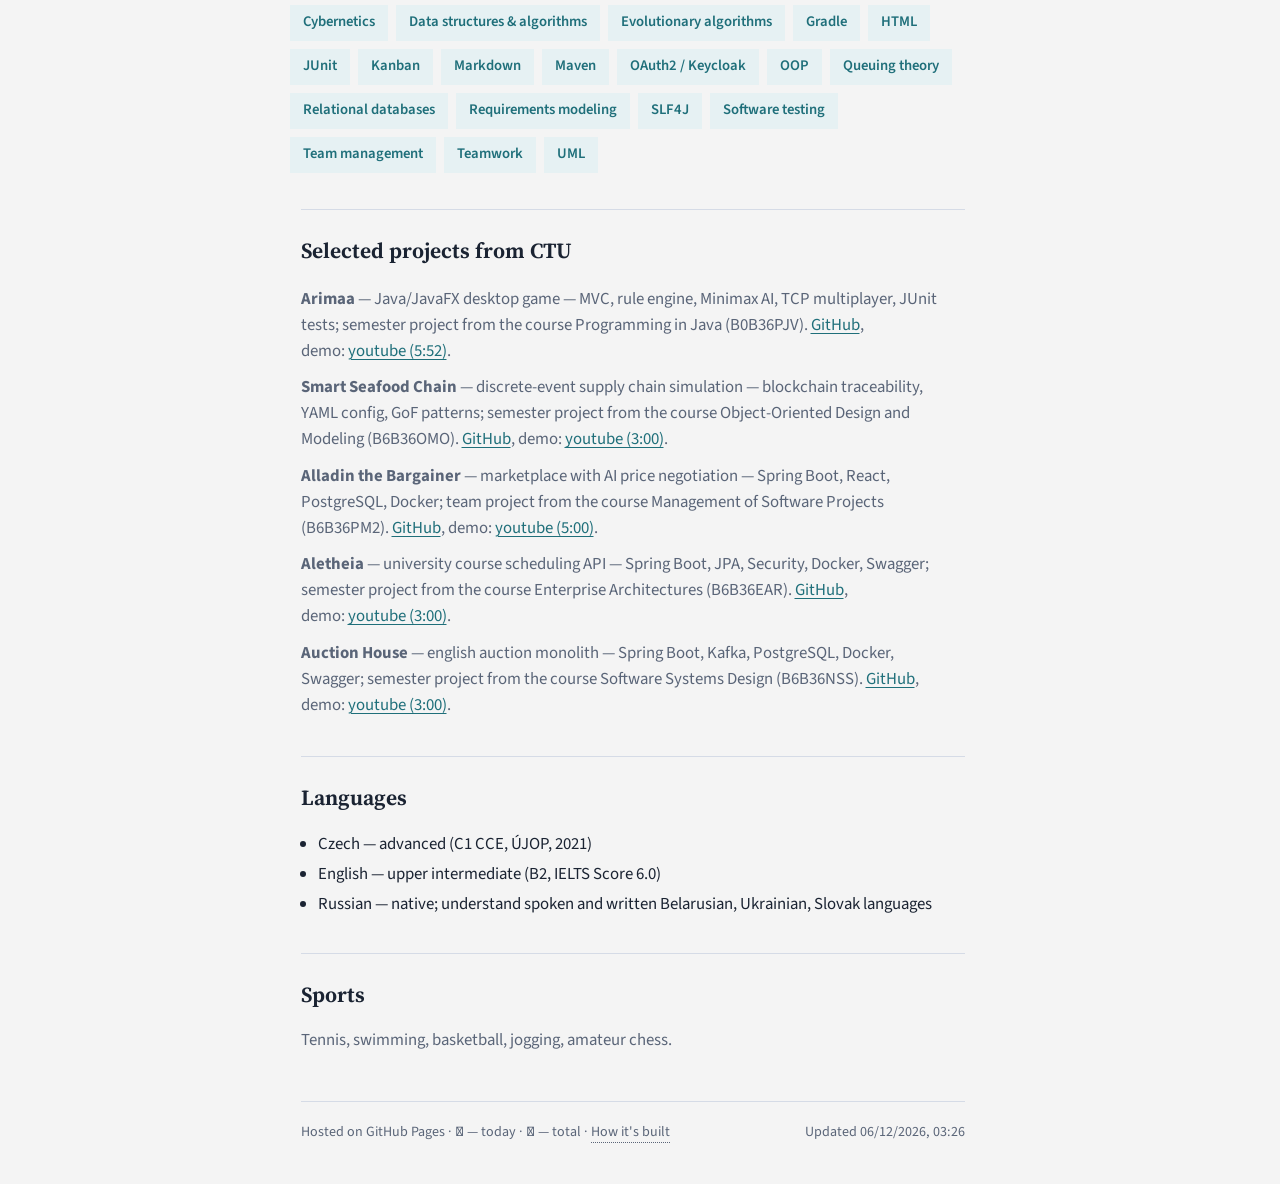
==== commit 82d43c89: "deploy: vladimirzubkov/cv@52b80808c95a07c9d43e5c7b18b1efd530226d1d vladimirzubkov/cv@52b80808c95a07c" ====
--- a/index.html
+++ b/index.html
@@ -1,5 +1,5 @@
 <!DOCTYPE html>
-<html lang="en">
+<html lang="en" class="is-bar-pinned">
 <head>
   <meta charset="utf-8">
   <meta name="viewport" content="width=device-width, initial-scale=1">
@@ -11,7 +11,7 @@
   <link rel="preconnect" href="https://fonts.googleapis.com">
   <link rel="preconnect" href="https://fonts.gstatic.com" crossorigin>
   <link href="https://fonts.googleapis.com/css2?family=Source+Sans+3:wght@400;500;600;700&family=Source+Serif+4:opsz,wght@8..60,500;8..60,650&display=swap" rel="stylesheet">
-  <link rel="stylesheet" href="assets/styles.css?v=20261028d">
+  <link rel="stylesheet" href="assets/styles.css?v=20261116h">
 </head>
 <body>
   <div class="topbar is-sticky">
@@ -64,7 +64,7 @@
       </p>
     </section>
 
-    <section>
+    <section id="education">
       <h2 data-i18n="education" data-i18n-html>Education <em class="accent-running">(currently studying)</em></h2>
       <ul class="timeline">
         <li>
@@ -116,7 +116,7 @@
       </ul>
     </section>
 
-    <section class="skills" data-skills-sort="categories">
+    <section id="skills" class="skills" data-skills-sort="categories">
       <h2>
         <span data-i18n="skills">Key skills and topics for discussion</span>
         <span class="skills-sort">
@@ -167,7 +167,7 @@
       </ul>
     </section>
 
-    <section class="work-projects screen-only">
+    <section id="projects" class="work-projects screen-only">
       <h2 data-i18n="work">Selected projects from CTU</h2>
       <p class="work-item" data-project="arimaa" data-i18n="work_arimaa" data-i18n-html>
         <strong>Arimaa</strong> — Java/JavaFX desktop game — MVC, rule engine, Minimax AI, TCP multiplayer, JUnit tests; semester project B0B36PJV. <a href="https://github.com/vladimirzubkov/sem-pjv-arimaa">GitHub</a>, demo:&nbsp;<a href="https://youtu.be/r9iUenDT7Mc" class="project-demo">youtube&nbsp;(5:52)</a>.
@@ -199,7 +199,7 @@
         <li data-i18n="lang_cs">Czech — advanced (C1 CCE, ÚJOP, 2021)</li>
         <li data-i18n="lang_en">English — upper intermediate (B2, IELTS Score 6.0)</li>
         <li data-i18n="lang_ru">Russian — native; understand spoken and written Belarusian, Ukrainian, Slovak languages</li>
-        <li data-i18n="lang_de">German — elementary (A2)</li>
+        <li hidden data-i18n="lang_de">German — elementary (A2)</li>
       </ul>
     </section>
 
@@ -247,7 +247,7 @@
     </p>
   </footer>
   <div class="print-page-number" aria-hidden="true"></div>
-  <script src="i18n.js?v=20261114a"></script>
+  <script src="i18n.js?v=20261116k"></script>
   <script>CVI18n.init();</script>
 </body>
 </html>
--- a/assets/styles.css
+++ b/assets/styles.css
@@ -146,6 +146,14 @@
   }
 }
 
+html.is-bar-pinned :is(#education, #skills) {
+  scroll-margin-top: 7rem;
+}
+
+html.is-bar-pinned #projects {
+  scroll-margin-top: 8rem;
+}
+
 .topbar {
   width: 100%;
   max-width: var(--content-max);
@@ -563,6 +571,7 @@
 }
 
 .timeline li[hidden],
+.plain li[hidden],
 section[hidden] {
   display: none !important;
 }
@@ -1678,6 +1687,7 @@
   }
 
   .timeline li[hidden],
+  .plain li[hidden],
   section[hidden] {
     display: none !important;
   }
